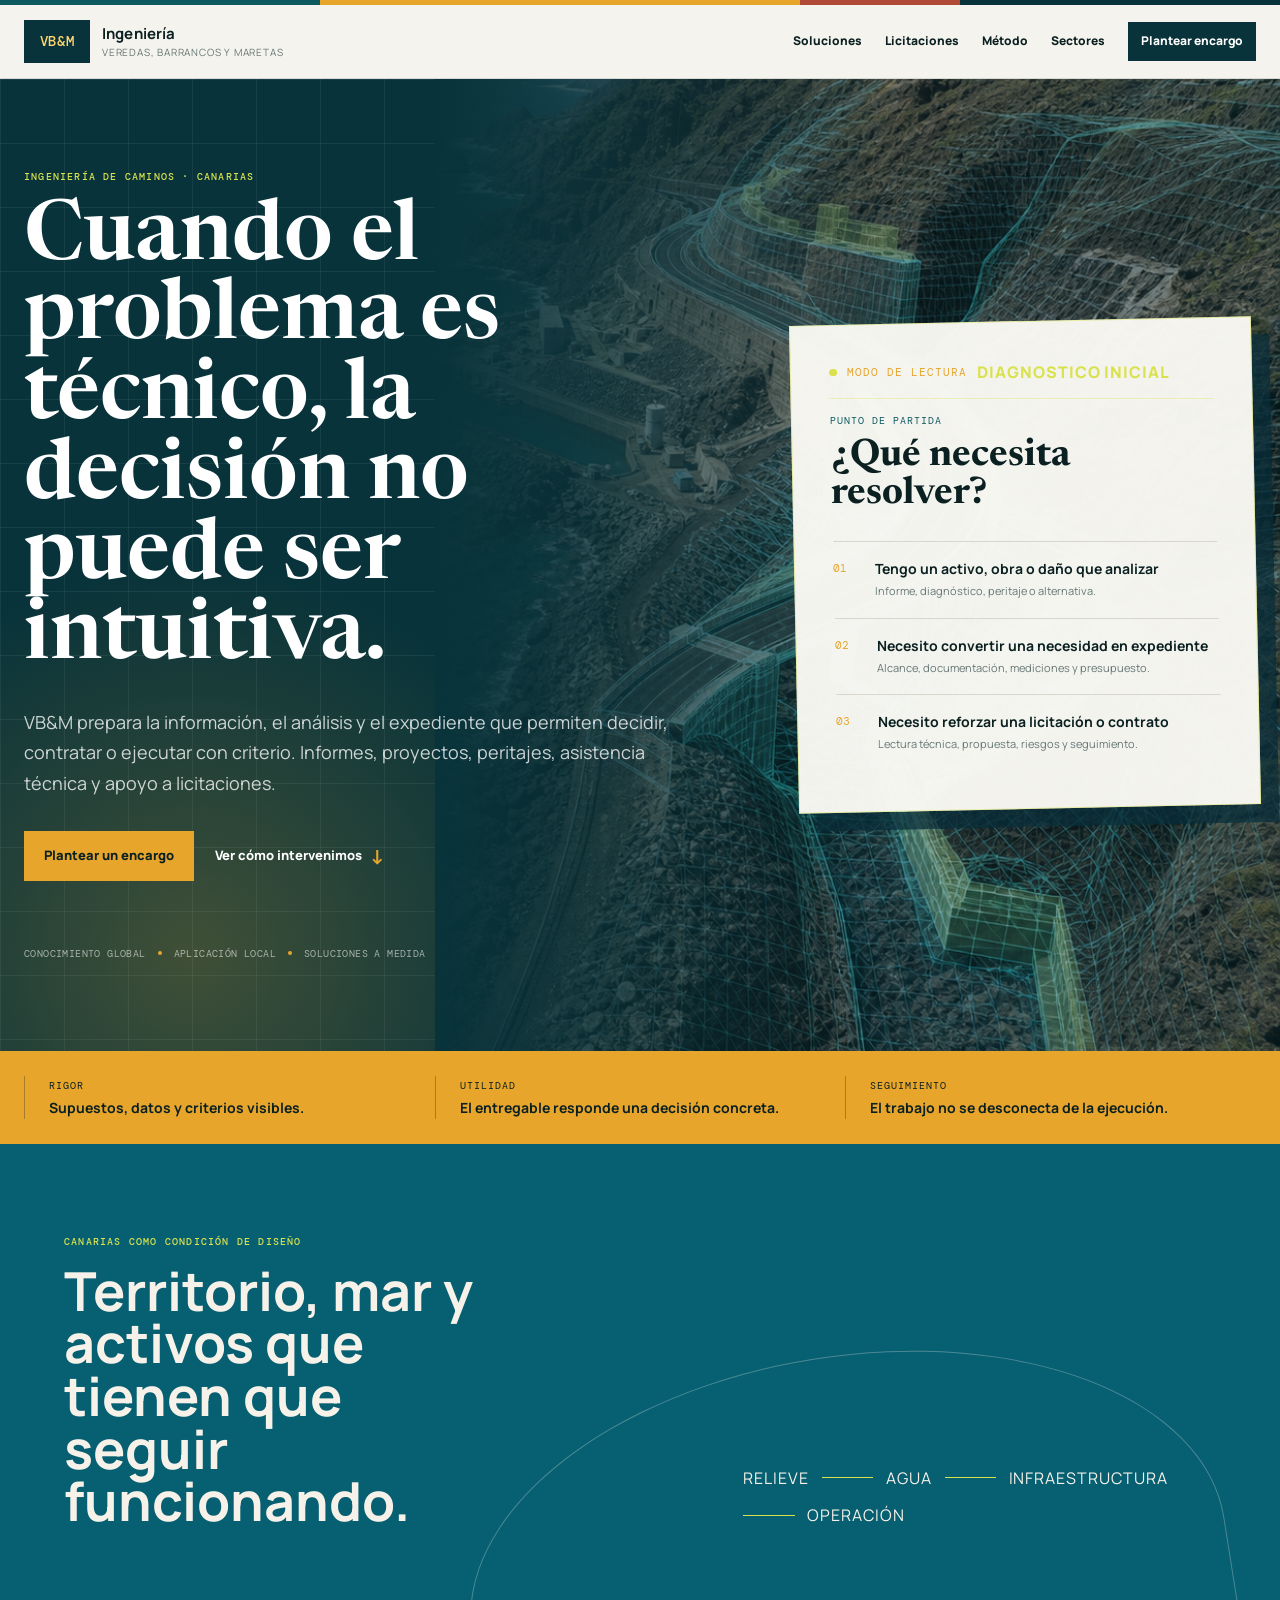
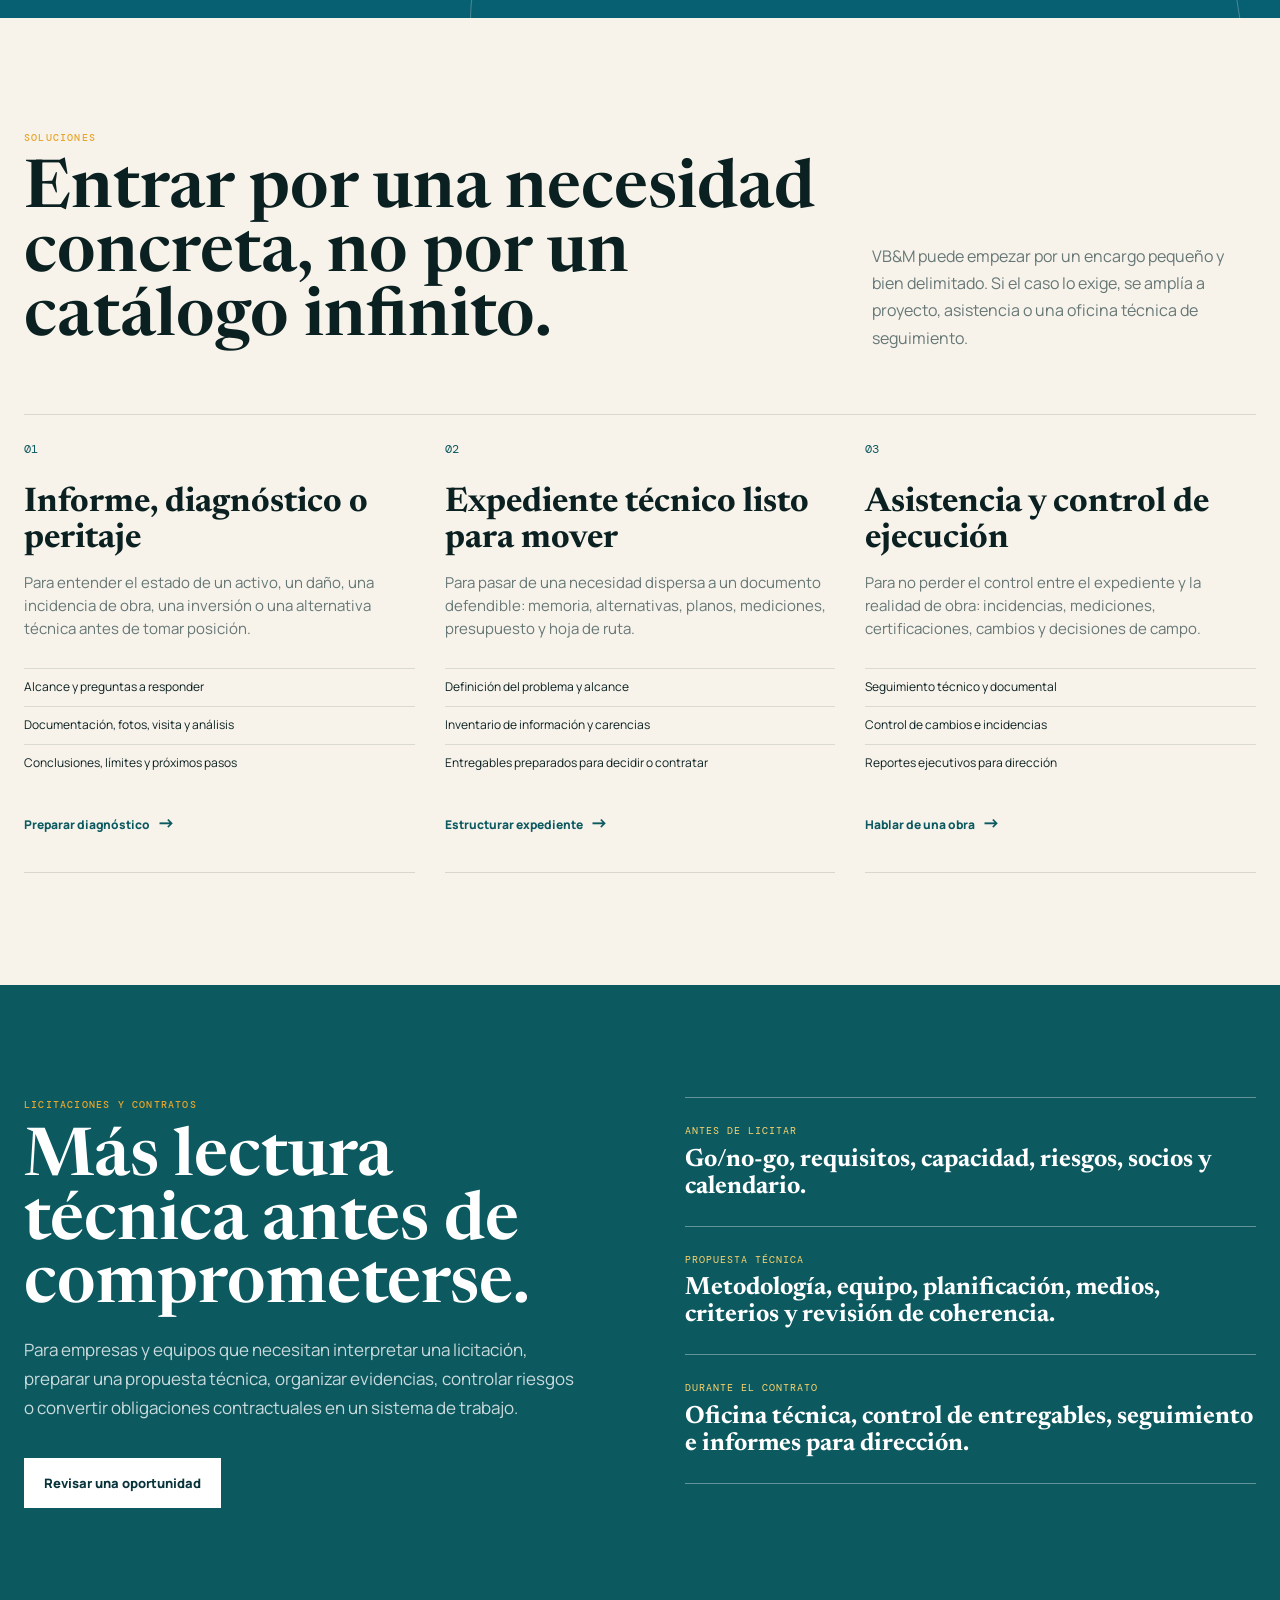
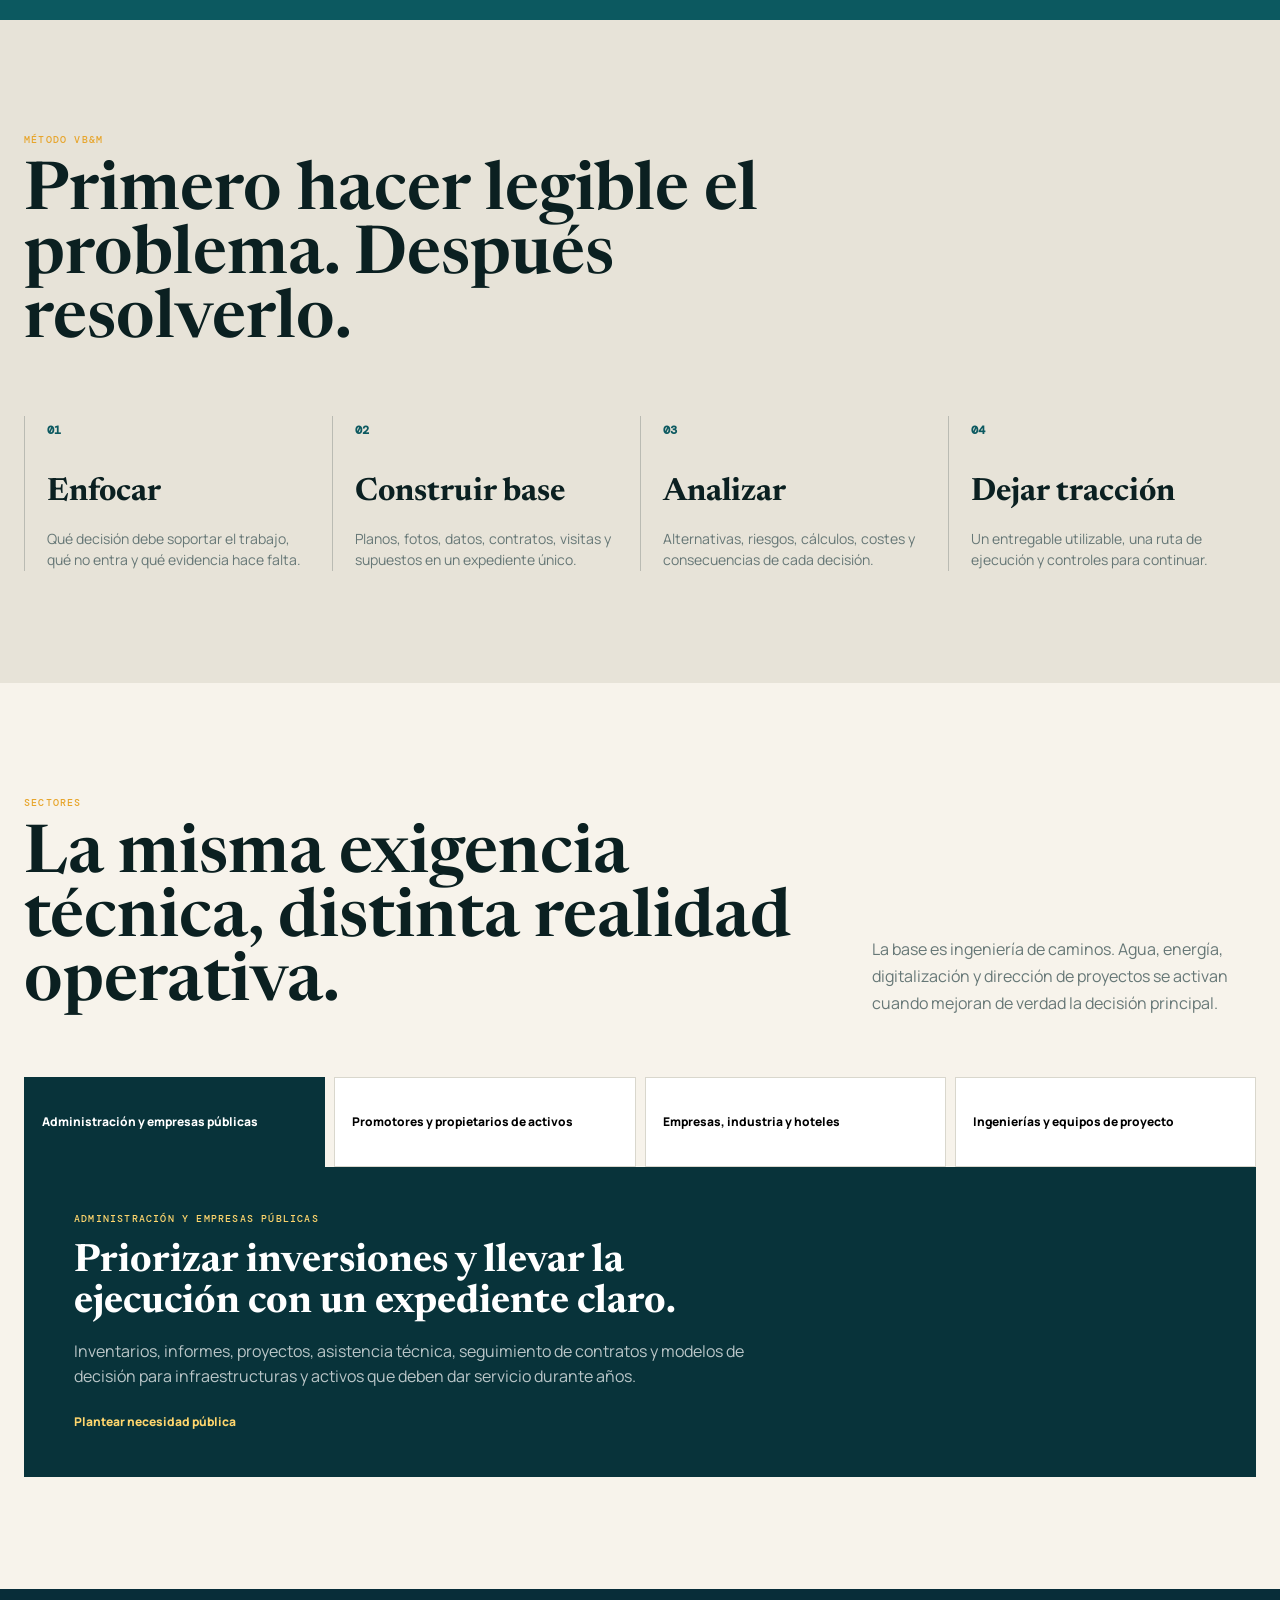
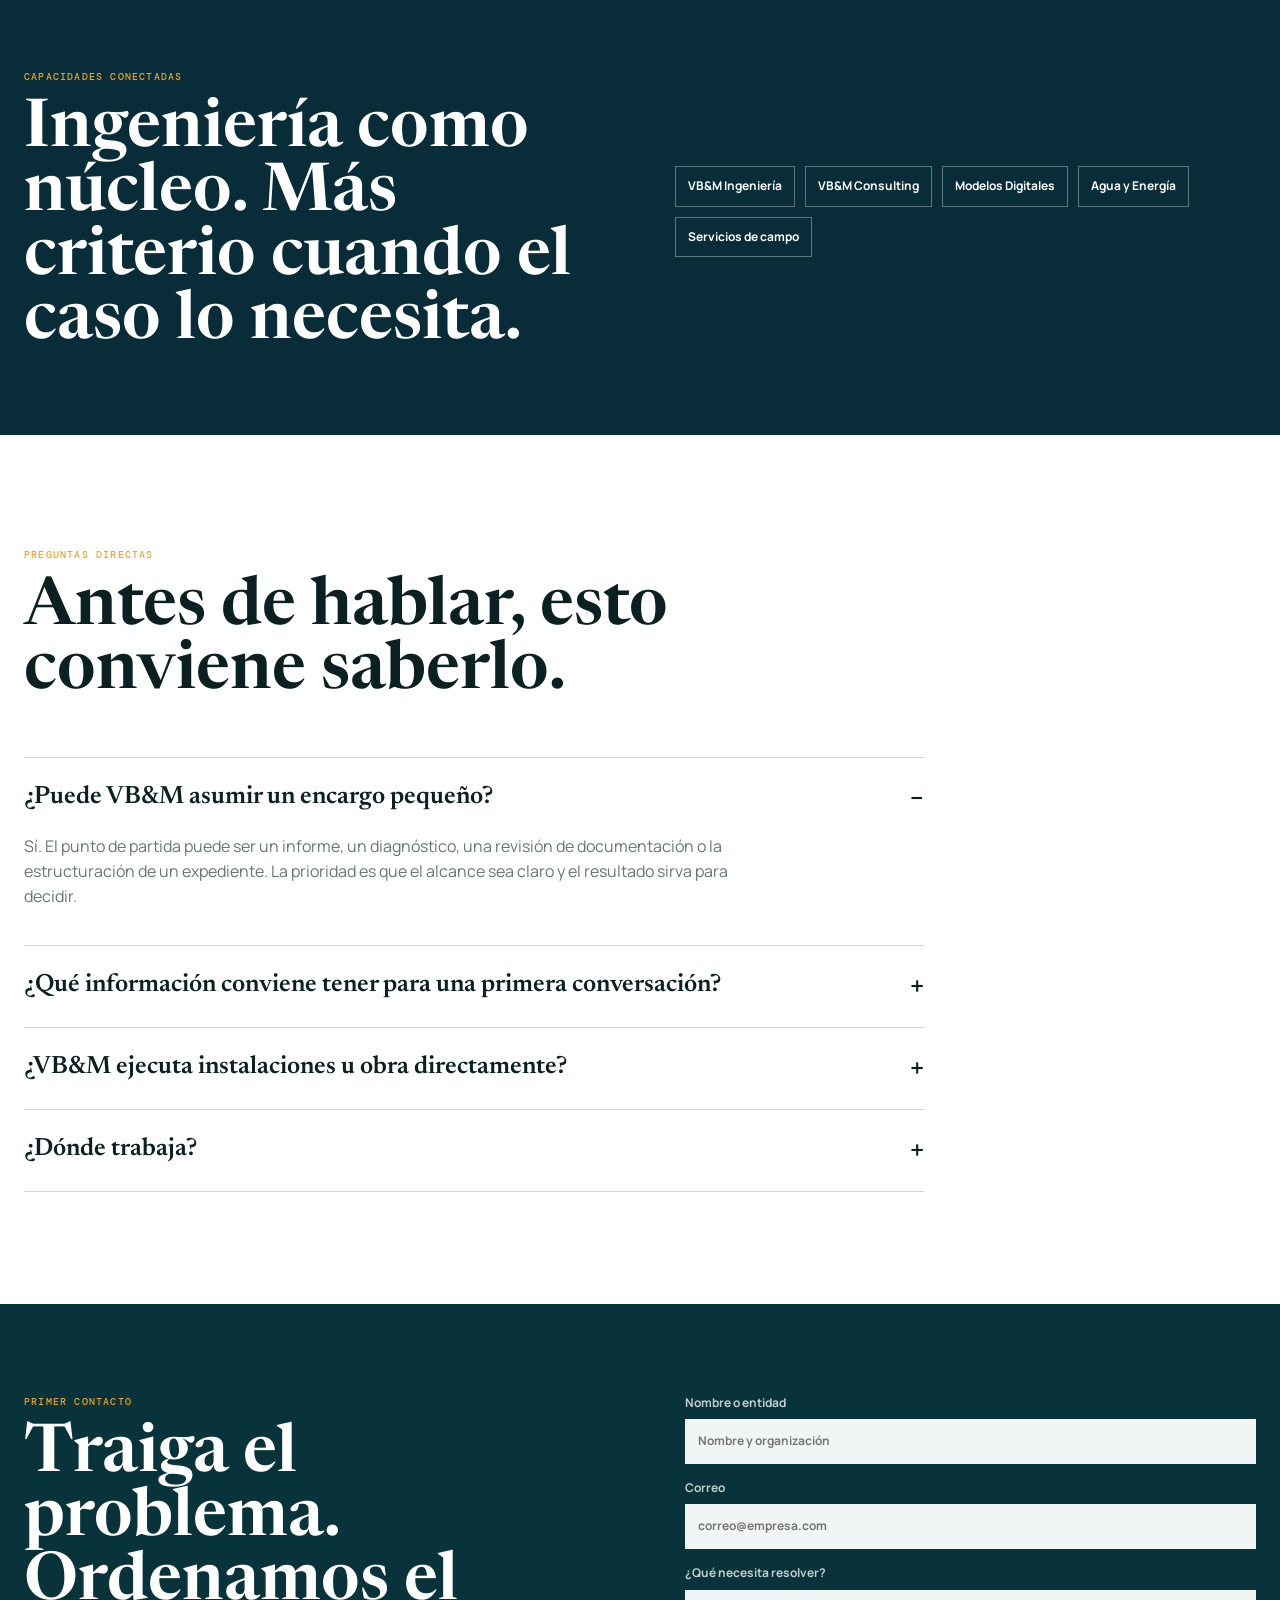
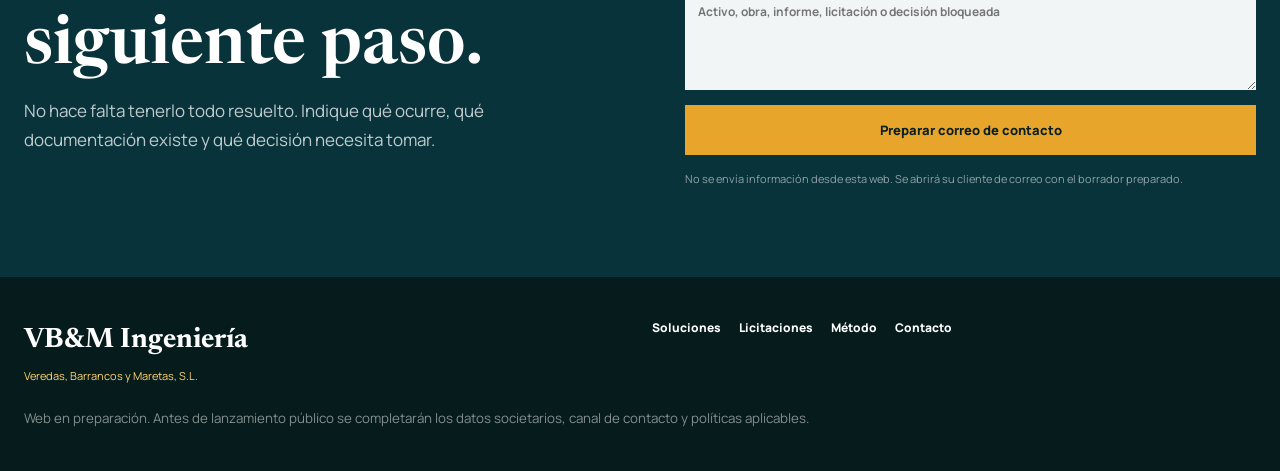
==== index.html @ b012ae81 "Publish VB&M territory and BIM experience" ====
﻿<!doctype html>
<html lang="es">
<head>
  <meta charset="utf-8">
  <meta name="viewport" content="width=device-width, initial-scale=1">
  <title>VB&M Ingeniería | Decisiones técnicas para territorio e infraestructuras</title>
  <meta name="description" content="VB&M Ingeniería prepara informes, expedientes, peritajes, asistencia técnica y apoyo a licitaciones para infraestructuras, activos y territorio en Canarias.">
  <meta name="robots" content="index,follow,max-image-preview:large">
  <meta name="theme-color" content="#0c2f36">
  <link rel="preconnect" href="https://fonts.googleapis.com">
  <link rel="preconnect" href="https://fonts.gstatic.com" crossorigin>
  <link href="https://fonts.googleapis.com/css2?family=DM+Mono:wght@400;500&family=Manrope:wght@400;500;600;700;800&family=Newsreader:opsz,wght@6..72,500;6..72,600;6..72,700&display=swap" rel="stylesheet">
  <link rel="stylesheet" href="styles.css">
  <link rel="stylesheet" href="modern.css">
  <link rel="icon" href="favicon.svg" type="image/svg+xml">
  <link rel="manifest" href="site.webmanifest">
  <script type="application/ld+json">
  {"@context":"https://schema.org","@graph":[
    {"@type":"ProfessionalService","@id":"https://vbmconsulting.es/#ingenieria","name":"VB&M Ingeniería","alternateName":"Veredas, Barrancos y Maretas, S.L.","description":"Ingeniería de caminos y consultoría técnica para informes, expedientes, asistencia de obra, activos e infraestructuras.","areaServed":{"@type":"Place","name":"Canarias"},"knowsAbout":["ingeniería de caminos","informes técnicos","peritajes","asistencia técnica","licitaciones","infraestructuras","gestión de activos","BIM","GIS"],"url":"https://vbmconsulting.es/"},
    {"@type":"WebSite","name":"VB&M Ingeniería","url":"https://vbmconsulting.es/","inLanguage":"es","description":"Soluciones de ingeniería y consultoría técnica desde Canarias."}
  ]}
  </script>
</head>
<body>
  <a class="skip-link" href="#contenido">Ir al contenido</a>
  <div class="topline" aria-hidden="true"><span></span><span></span><span></span><span></span></div>
  <header class="site-header">
    <a class="brand" href="./" aria-label="VB&M Ingeniería, inicio"><span class="brand-mark">VB&amp;M</span><span><strong>Ingeniería</strong><small>Veredas, Barrancos y Maretas</small></span></a>
    <button class="menu-button" type="button" aria-expanded="false" aria-controls="menu-principal" data-menu-button>Menú</button>
    <nav id="menu-principal" aria-label="Navegación principal" data-menu>
      <a href="#soluciones">Soluciones</a><a href="#licitaciones">Licitaciones</a><a href="#metodo">Método</a><a href="#sectores">Sectores</a><a class="nav-cta" href="#contacto">Plantear encargo</a>
    </nav>
  </header>

  <main id="contenido">
    <section class="hero">
      <div class="hero-grid" aria-hidden="true"></div>
      <figure class="hero-bim-visual" aria-hidden="true"><img src="assets/vbm-territory-bim-v01.png" alt=""></figure>
      <div class="hero-copy">
        <p class="eyebrow">Ingeniería de caminos · Canarias</p>
        <h1>Cuando el problema es técnico, la decisión no puede ser intuitiva.</h1>
        <p class="hero-lead">VB&M prepara la información, el análisis y el expediente que permiten decidir, contratar o ejecutar con criterio. Informes, proyectos, peritajes, asistencia técnica y apoyo a licitaciones.</p>
        <div class="hero-actions"><a class="button button-primary" href="#contacto">Plantear un encargo</a><a class="button button-text" href="#soluciones">Ver cómo intervenimos <span aria-hidden="true">↓</span></a></div>
        <div class="hero-trust"><span>Conocimiento global</span><i></i><span>Aplicación local</span><i></i><span>Soluciones a medida</span></div>
      </div>
      <aside class="decision-console" aria-label="Cómo puede ayudar VB&M">
        <p class="console-label">Punto de partida</p>
        <h2>¿Qué necesita resolver?</h2>
        <a href="#encargo-informe"><span>01</span><strong>Tengo un activo, obra o daño que analizar</strong><small>Informe, diagnóstico, peritaje o alternativa.</small></a>
        <a href="#encargo-expediente"><span>02</span><strong>Necesito convertir una necesidad en expediente</strong><small>Alcance, documentación, mediciones y presupuesto.</small></a>
        <a href="#licitaciones"><span>03</span><strong>Necesito reforzar una licitación o contrato</strong><small>Lectura técnica, propuesta, riesgos y seguimiento.</small></a>
      </aside>
    </section>

    <section class="signal-band" aria-label="Propuesta de valor">
      <div><span>Rigor</span><strong>Supuestos, datos y criterios visibles.</strong></div>
      <div><span>Utilidad</span><strong>El entregable responde una decisión concreta.</strong></div>
      <div><span>Seguimiento</span><strong>El trabajo no se desconecta de la ejecución.</strong></div>
    </section>

    <section class="coast-band" aria-labelledby="coast-title">
      <div class="coast-band-copy">
        <p class="eyebrow">Canarias como condición de diseño</p>
        <h2 id="coast-title">Territorio, mar y activos que tienen que seguir funcionando.</h2>
      </div>
      <div class="coast-reading" aria-label="Factores de lectura de un encargo">
        <span>Relieve</span><i></i><span>Agua</span><i></i><span>Infraestructura</span><i></i><span>Operación</span>
      </div>
    </section>

    <section class="section solutions" id="soluciones">
      <div class="section-heading split-heading"><div><p class="eyebrow">Soluciones</p><h2>Entrar por una necesidad concreta, no por un catálogo infinito.</h2></div><p>VB&M puede empezar por un encargo pequeño y bien delimitado. Si el caso lo exige, se amplía a proyecto, asistencia o una oficina técnica de seguimiento.</p></div>
      <div class="solution-grid">
        <article id="encargo-informe"><p class="number">01</p><h3>Informe, diagnóstico o peritaje</h3><p>Para entender el estado de un activo, un daño, una incidencia de obra, una inversión o una alternativa técnica antes de tomar posición.</p><ul><li>Alcance y preguntas a responder</li><li>Documentación, fotos, visita y análisis</li><li>Conclusiones, límites y próximos pasos</li></ul><a href="#contacto">Preparar diagnóstico <span>→</span></a></article>
        <article id="encargo-expediente"><p class="number">02</p><h3>Expediente técnico listo para mover</h3><p>Para pasar de una necesidad dispersa a un documento defendible: memoria, alternativas, planos, mediciones, presupuesto y hoja de ruta.</p><ul><li>Definición del problema y alcance</li><li>Inventario de información y carencias</li><li>Entregables preparados para decidir o contratar</li></ul><a href="#contacto">Estructurar expediente <span>→</span></a></article>
        <article><p class="number">03</p><h3>Asistencia y control de ejecución</h3><p>Para no perder el control entre el expediente y la realidad de obra: incidencias, mediciones, certificaciones, cambios y decisiones de campo.</p><ul><li>Seguimiento técnico y documental</li><li>Control de cambios e incidencias</li><li>Reportes ejecutivos para dirección</li></ul><a href="#contacto">Hablar de una obra <span>→</span></a></article>
      </div>
    </section>

    <section class="section tender-section" id="licitaciones">
      <div class="tender-main"><p class="eyebrow">Licitaciones y contratos</p><h2>Más lectura técnica antes de comprometerse.</h2><p>Para empresas y equipos que necesitan interpretar una licitación, preparar una propuesta técnica, organizar evidencias, controlar riesgos o convertir obligaciones contractuales en un sistema de trabajo.</p><a class="button button-light" href="#contacto">Revisar una oportunidad</a></div>
      <div class="tender-list"><div><span>Antes de licitar</span><strong>Go/no-go, requisitos, capacidad, riesgos, socios y calendario.</strong></div><div><span>Propuesta técnica</span><strong>Metodología, equipo, planificación, medios, criterios y revisión de coherencia.</strong></div><div><span>Durante el contrato</span><strong>Oficina técnica, control de entregables, seguimiento e informes para dirección.</strong></div></div>
    </section>

    <section class="section method-section" id="metodo">
      <div class="section-heading"><p class="eyebrow">Método VB&M</p><h2>Primero hacer legible el problema. Después resolverlo.</h2></div>
      <ol class="method-grid"><li><b>01</b><h3>Enfocar</h3><p>Qué decisión debe soportar el trabajo, qué no entra y qué evidencia hace falta.</p></li><li><b>02</b><h3>Construir base</h3><p>Planos, fotos, datos, contratos, visitas y supuestos en un expediente único.</p></li><li><b>03</b><h3>Analizar</h3><p>Alternativas, riesgos, cálculos, costes y consecuencias de cada decisión.</p></li><li><b>04</b><h3>Dejar tracción</h3><p>Un entregable utilizable, una ruta de ejecución y controles para continuar.</p></li></ol>
    </section>

    <section class="section sector-section" id="sectores">
      <div class="section-heading split-heading"><div><p class="eyebrow">Sectores</p><h2>La misma exigencia técnica, distinta realidad operativa.</h2></div><p>La base es ingeniería de caminos. Agua, energía, digitalización y dirección de proyectos se activan cuando mejoran de verdad la decisión principal.</p></div>
      <div class="sector-grid"><button type="button" class="is-active" data-sector="administracion">Administración y empresas públicas</button><button type="button" data-sector="promotores">Promotores y propietarios de activos</button><button type="button" data-sector="empresas">Empresas, industria y hoteles</button><button type="button" data-sector="equipos">Ingenierías y equipos de proyecto</button></div>
      <div class="sector-panel" data-sector-panel><p class="eyebrow">Administración y empresas públicas</p><h3>Priorizar inversiones y llevar la ejecución con un expediente claro.</h3><p>Inventarios, informes, proyectos, asistencia técnica, seguimiento de contratos y modelos de decisión para infraestructuras y activos que deben dar servicio durante años.</p><a href="#contacto">Plantear necesidad pública</a></div>
    </section>

    <section class="ecosystem-band" aria-labelledby="ecosystem-title"><div><p class="eyebrow">Capacidades conectadas</p><h2 id="ecosystem-title">Ingeniería como núcleo. Más criterio cuando el caso lo necesita.</h2></div><div class="ecosystem-links"><span>VB&M Ingeniería</span><span>VB&M Consulting</span><span>Modelos Digitales</span><span>Agua y Energía</span><span>Servicios de campo</span></div></section>

    <section class="section faq-section" aria-labelledby="faq-title"><div class="section-heading"><p class="eyebrow">Preguntas directas</p><h2 id="faq-title">Antes de hablar, esto conviene saberlo.</h2></div><div class="faq-list"><details open><summary>¿Puede VB&M asumir un encargo pequeño?</summary><p>Sí. El punto de partida puede ser un informe, un diagnóstico, una revisión de documentación o la estructuración de un expediente. La prioridad es que el alcance sea claro y el resultado sirva para decidir.</p></details><details><summary>¿Qué información conviene tener para una primera conversación?</summary><p>El problema que hay que resolver, ubicación o activo afectado, documentación existente, fecha relevante y la decisión que está bloqueada. Si falta información, se ordena como parte del trabajo.</p></details><details><summary>¿VB&M ejecuta instalaciones u obra directamente?</summary><p>La función inicial es ingeniería, definición, análisis, asistencia y control. Cuando se necesiten especialistas, instaladores o colaboradores, se delimita su rol antes de comprometer el encargo.</p></details><details><summary>¿Dónde trabaja?</summary><p>Canarias es la base. El alcance geográfico se acuerda según el encargo, la necesidad de presencia y la capacidad de seguimiento.</p></details></div></section>

    <section class="contact-section" id="contacto"><div><p class="eyebrow">Primer contacto</p><h2>Traiga el problema. Ordenamos el siguiente paso.</h2><p>No hace falta tenerlo todo resuelto. Indique qué ocurre, qué documentación existe y qué decisión necesita tomar.</p></div><form class="contact-form" data-contact-form><label>Nombre o entidad<input required name="nombre" autocomplete="name" placeholder="Nombre y organización"></label><label>Correo<input required name="correo" type="email" autocomplete="email" placeholder="correo@empresa.com"></label><label>¿Qué necesita resolver?<textarea required name="mensaje" rows="4" placeholder="Activo, obra, informe, licitación o decisión bloqueada"></textarea></label><button class="button button-primary" type="submit">Preparar correo de contacto</button><p class="form-note">No se envía información desde esta web. Se abrirá su cliente de correo con el borrador preparado.</p></form></section>
  </main>
  <footer class="site-footer"><div><strong>VB&M Ingeniería</strong><span>Veredas, Barrancos y Maretas, S.L.</span></div><nav><a href="#soluciones">Soluciones</a><a href="#licitaciones">Licitaciones</a><a href="#metodo">Método</a><a href="#contacto">Contacto</a></nav><small>Web en preparación. Antes de lanzamiento público se completarán los datos societarios, canal de contacto y políticas aplicables.</small></footer>
  <script src="main.js" defer></script>
  <script src="modern.js" defer></script>
</body>
</html>
---- styles.css ----
﻿:root{--ink:#0b2021;--deep:#08333a;--sea:#0c5960;--sea-soft:#dceff0;--amber:#e7a52c;--amber-light:#ffd66d;--paper:#f5f3ed;--chalk:#e7e3d8;--mist:#667776;--line:#d9d7cd;--max:1240px}*{box-sizing:border-box}html{scroll-behavior:smooth}body{margin:0;background:var(--paper);color:var(--ink);font-family:Manrope,Arial,sans-serif;line-height:1.55}a{color:inherit;text-decoration:none}button,input,textarea{font:inherit}.topline{display:grid;grid-template-columns:2fr 3fr 1fr 2fr;height:5px}.topline span:nth-child(1){background:var(--sea)}.topline span:nth-child(2){background:var(--amber)}.topline span:nth-child(3){background:#b04935}.topline span:nth-child(4){background:var(--deep)}.skip-link{left:10px;position:fixed;top:-60px;z-index:100;background:var(--amber);padding:10px}.skip-link:focus{top:10px}.site-header{align-items:center;background:rgba(245,243,237,.94);border-bottom:1px solid rgba(11,32,33,.12);display:flex;justify-content:space-between;padding:15px max(24px,calc((100vw - var(--max))/2));position:sticky;top:0;z-index:20;backdrop-filter:blur(12px)}.brand{align-items:center;display:flex;gap:12px}.brand-mark{align-items:center;background:var(--deep);color:var(--amber-light);display:inline-flex;font-family:'DM Mono',monospace;font-size:14px;font-weight:500;height:43px;justify-content:center;letter-spacing:.04em;width:66px}.brand strong,.brand small{display:block}.brand strong{font-size:15px;letter-spacing:.01em}.brand small{color:var(--mist);font-size:10px;letter-spacing:.08em;text-transform:uppercase}.site-header nav{align-items:center;display:flex;gap:23px;font-size:12px;font-weight:800}.site-header nav a:not(.nav-cta):hover{color:var(--sea)}.nav-cta{background:var(--deep);color:#fff;padding:10px 13px}.menu-button{display:none}.hero{background:var(--deep);color:#fff;display:grid;grid-template-columns:minmax(0,1.24fr) minmax(380px,.76fr);min-height:680px;overflow:hidden;position:relative}.hero-grid{background-image:linear-gradient(rgba(255,255,255,.06) 1px,transparent 1px),linear-gradient(90deg,rgba(255,255,255,.06) 1px,transparent 1px),radial-gradient(circle at 70% 45%,rgba(45,150,150,.34),transparent 26%),radial-gradient(circle at 15% 90%,rgba(231,165,44,.25),transparent 28%);background-size:64px 64px,64px 64px,auto,auto;inset:0;position:absolute}.hero-copy{align-self:center;margin-left:max(24px,calc((100vw - var(--max))/2));max-width:760px;padding:90px 58px 90px 0;position:relative;z-index:1}.eyebrow{color:var(--amber);font-family:'DM Mono',monospace;font-size:10px;font-weight:500;letter-spacing:.12em;margin:0 0 15px;text-transform:uppercase}.hero h1,.section-heading h2,.tender-main h2,.contact-section h2,.ecosystem-band h2{font-family:Newsreader,Georgia,serif;font-weight:600;letter-spacing:0;line-height:.96;margin:0}.hero h1{font-size:clamp(51px,6.5vw,90px);max-width:820px}.hero-lead{color:rgba(255,255,255,.78);font-size:18px;line-height:1.7;margin:28px 0 0;max-width:680px}.hero-actions{align-items:center;display:flex;flex-wrap:wrap;gap:21px;margin-top:32px}.button{align-items:center;border:0;cursor:pointer;display:inline-flex;font-size:13px;font-weight:800;justify-content:center;min-height:50px;padding:13px 20px;transition:transform .18s,background .18s}.button:hover{transform:translateY(-2px)}.button-primary{background:var(--amber);color:var(--ink)}.button-text{color:#fff;gap:8px;padding:0}.button-text span{color:var(--amber);font-size:20px}.hero-trust{align-items:center;color:rgba(255,255,255,.58);display:flex;flex-wrap:wrap;font-family:'DM Mono',monospace;font-size:10px;gap:12px;letter-spacing:.04em;margin-top:65px;text-transform:uppercase}.hero-trust i{background:var(--amber);border-radius:50%;height:4px;width:4px}.decision-console{align-self:center;background:rgba(250,249,244,.97);box-shadow:-22px 22px 0 rgba(0,0,0,.12);color:var(--ink);margin-right:max(24px,calc((100vw - var(--max))/2));padding:38px;position:relative;z-index:1}.console-label{color:var(--sea);font-family:'DM Mono',monospace;font-size:10px;letter-spacing:.1em;margin:0;text-transform:uppercase}.decision-console h2{font-family:Newsreader,serif;font-size:38px;line-height:1;margin:9px 0 28px}.decision-console a{border-top:1px solid var(--line);display:grid;grid-template-columns:30px 1fr;gap:0 12px;padding:18px 0}.decision-console a:hover{color:var(--sea)}.decision-console span{color:var(--amber);font-family:'DM Mono',monospace;font-size:11px;grid-row:span 2}.decision-console strong{font-size:14px;line-height:1.3}.decision-console small{color:var(--mist);font-size:11px;margin-top:4px}.signal-band{background:var(--amber);display:grid;grid-template-columns:repeat(3,1fr);padding:25px max(24px,calc((100vw - var(--max))/2))}.signal-band div{border-left:1px solid rgba(11,32,33,.3);padding:2px 24px}.signal-band span,.signal-band strong{display:block}.signal-band span{font-family:'DM Mono',monospace;font-size:10px;letter-spacing:.1em;text-transform:uppercase}.signal-band strong{font-size:14px;line-height:1.35;margin-top:5px}.section{padding:112px max(24px,calc((100vw - var(--max))/2))}.section-heading{max-width:800px}.section-heading h2,.tender-main h2,.contact-section h2,.ecosystem-band h2{font-size:clamp(44px,5.2vw,72px)}.split-heading{align-items:end;display:grid;gap:50px;grid-template-columns:1.35fr .65fr;max-width:none}.split-heading>p{color:var(--mist);font-size:16px;line-height:1.7;margin:0}.solution-grid{border-top:1px solid var(--line);display:grid;gap:30px;grid-template-columns:repeat(3,1fr);margin-top:62px}.solution-grid article{border-bottom:1px solid var(--line);display:flex;flex-direction:column;padding:25px 0 35px}.number{color:var(--sea);font-family:'DM Mono',monospace;font-size:12px;margin:0}.solution-grid h3{font-family:Newsreader,serif;font-size:34px;line-height:1.05;margin:28px 0 13px}.solution-grid>article>p:not(.number){color:var(--mist);font-size:15px;margin:0}.solution-grid ul{color:var(--ink);font-size:12px;line-height:1.55;list-style:none;margin:28px 0;padding:0}.solution-grid li{border-top:1px solid rgba(11,32,33,.12);padding:9px 0}.solution-grid a,.sector-panel a{color:var(--sea);font-size:12px;font-weight:800;margin-top:auto}.solution-grid a span{font-size:18px;margin-left:5px}.tender-section{background:var(--sea);color:#fff;display:grid;gap:90px;grid-template-columns:1fr 1fr}.tender-main>p:not(.eyebrow){color:rgba(255,255,255,.78);font-size:17px;line-height:1.7;max-width:560px}.button-light{background:#fff;color:var(--deep);margin-top:18px}.tender-list{border-top:1px solid rgba(255,255,255,.35)}.tender-list>div{border-bottom:1px solid rgba(255,255,255,.35);padding:25px 0}.tender-list span,.tender-list strong{display:block}.tender-list span{color:var(--amber-light);font-family:'DM Mono',monospace;font-size:10px;letter-spacing:.1em;text-transform:uppercase}.tender-list strong{font-family:Newsreader,serif;font-size:25px;line-height:1.08;margin-top:8px}.method-section{background:var(--chalk)}.method-grid{display:grid;gap:0;grid-template-columns:repeat(4,1fr);list-style:none;margin:62px 0 0;padding:0}.method-grid li{border-left:1px solid rgba(11,32,33,.2);padding:0 22px}.method-grid b{color:var(--sea);font-family:'DM Mono',monospace;font-size:12px}.method-grid h3{font-family:Newsreader,serif;font-size:32px;margin:27px 0 10px}.method-grid p{color:var(--mist);font-size:14px;margin:0}.sector-grid{display:grid;gap:9px;grid-template-columns:repeat(4,1fr);margin-top:60px}.sector-grid button{background:#fff;border:1px solid var(--line);cursor:pointer;min-height:90px;padding:17px;text-align:left;font-size:12px;font-weight:800}.sector-grid button:hover,.sector-grid button.is-active{background:var(--deep);border-color:var(--deep);color:#fff}.sector-panel{background:var(--deep);color:#fff;min-height:280px;padding:44px 50px}.sector-panel .eyebrow{color:var(--amber-light)}.sector-panel h3{font-family:Newsreader,serif;font-size:39px;line-height:1.05;margin:0;max-width:700px}.sector-panel p{color:rgba(255,255,255,.72);max-width:680px}.sector-panel a{color:var(--amber-light);display:inline-block;margin-top:8px}.ecosystem-band{background:linear-gradient(105deg,#1d5c61,#0b3035);color:#fff;display:grid;gap:70px;grid-template-columns:1fr 1fr;padding:80px max(24px,calc((100vw - var(--max))/2))}.ecosystem-links{align-content:center;display:flex;flex-wrap:wrap;gap:10px}.ecosystem-links span{border:1px solid rgba(255,255,255,.35);font-size:12px;font-weight:700;padding:10px 12px}.faq-section{background:#fff}.faq-list{border-top:1px solid var(--line);margin-top:52px;max-width:900px}.faq-list details{border-bottom:1px solid var(--line);padding:21px 0}.faq-list summary{cursor:pointer;font-family:Newsreader,serif;font-size:25px;font-weight:600;list-style:none;padding-right:32px;position:relative}.faq-list summary::-webkit-details-marker{display:none}.faq-list summary::after{content:"+";font-family:Manrope,sans-serif;position:absolute;right:0}.faq-list details[open] summary::after{content:"−"}.faq-list details p{color:var(--mist);max-width:720px}.contact-section{background:var(--deep);color:#fff;display:grid;gap:90px;grid-template-columns:1fr 1fr;padding:90px max(24px,calc((100vw - var(--max))/2))}.contact-section>div>p:not(.eyebrow){color:rgba(255,255,255,.75);font-size:17px;line-height:1.7;max-width:550px}.contact-form{display:grid;gap:15px}.contact-form label{color:rgba(255,255,255,.76);display:grid;font-size:12px;font-weight:700;gap:7px}.contact-form input,.contact-form textarea{background:rgba(255,255,255,.95);border:0;border-radius:0;color:var(--ink);padding:13px}.contact-form textarea{resize:vertical}.form-note{color:rgba(255,255,255,.55);font-size:11px;margin:0}.site-footer{background:#061b1c;color:#fff;display:grid;gap:24px;grid-template-columns:1fr 1fr;padding:42px max(24px,calc((100vw - var(--max))/2))}.site-footer strong,.site-footer span,.site-footer small{display:block}.site-footer strong{font-family:Newsreader,serif;font-size:28px}.site-footer span{color:var(--amber-light);font-size:11px;margin-top:5px}.site-footer nav{display:flex;flex-wrap:wrap;gap:18px;font-size:12px;font-weight:800}.site-footer small{color:rgba(255,255,255,.5);grid-column:1/-1;max-width:900px}@media(max-width:920px){.hero{grid-template-columns:1fr}.hero-copy{margin:0;padding:84px 24px 55px}.decision-console{margin:0 24px 60px}.signal-band,.tender-section,.ecosystem-band,.contact-section,.split-heading{grid-template-columns:1fr}.signal-band div{border-bottom:1px solid rgba(11,32,33,.3);border-left:0;padding:13px 0}.solution-grid,.method-grid,.sector-grid{grid-template-columns:repeat(2,1fr)}.method-grid li{border-bottom:1px solid rgba(11,32,33,.2);padding:22px}.tender-section,.contact-section{gap:55px}.sector-panel{padding:36px 28px}}@media(max-width:620px){.site-header{padding:12px 16px}.menu-button{background:transparent;border:1px solid var(--line);display:block;font-size:12px;font-weight:800;padding:9px 11px}.site-header nav{background:var(--paper);border-bottom:1px solid var(--line);display:none;left:0;position:absolute;right:0;top:70px}.site-header nav.is-open{display:grid}.site-header nav a{padding:13px 16px}.nav-cta{margin:10px 16px}.brand small{display:none}.hero h1{font-size:52px}.hero-trust{margin-top:42px}.section{padding:76px 18px}.solution-grid,.method-grid,.sector-grid{grid-template-columns:1fr}.solution-grid{gap:0}.method-grid li{border-left:0;padding:22px 0}.sector-panel{padding:30px 20px}.sector-panel h3{font-size:34px}.contact-section,.ecosystem-band{padding:68px 18px}.site-footer{grid-template-columns:1fr;padding:36px 18px}.site-footer nav{grid-row:2}.decision-console{padding:28px}.hero-visual{display:none}}
---- modern.css ----
/* Deliberate visual layer: contemporary island engineering, without generic SaaS effects. */
:root { --vbm-sea:#075f72; --vbm-ink:#082d39; --vbm-lime:#d9e24d; }
body { background:#f7f3eb; }
.hero { isolation:isolate; min-height:min(840px,88svh); overflow:hidden; }
.hero::before { border:1px solid rgba(217,226,77,.52); border-radius:50%; content:""; height:min(70vw,940px); position:absolute; right:-23vw; top:-28vw; width:min(70vw,940px); z-index:-1; }
.hero::after { background:repeating-linear-gradient(90deg,transparent 0 58px,rgba(217,226,77,.12) 59px 60px); content:""; inset:0 0 0 53%; opacity:.5; pointer-events:none; position:absolute; z-index:-1; }
.hero-bim-visual { inset:0 0 0 auto; margin:0; overflow:hidden; pointer-events:none; position:absolute; width:min(66vw,980px); z-index:0; }
.hero-bim-visual::after { background:linear-gradient(90deg,#08333a 0%,rgba(8,51,58,.82) 13%,rgba(8,51,58,.06) 54%,rgba(8,51,58,.22) 100%); content:""; inset:0; position:absolute; }
.hero-bim-visual img { display:block; height:100%; object-fit:cover; object-position:center right; opacity:.85; width:100%; }
.hero-grid { align-items:end; min-height:72svh; padding-bottom:clamp(4rem,8vw,8rem); }
.hero-copy h1 { max-width:12ch; }
.hero-copy .eyebrow { color:var(--vbm-lime); }
.decision-console { backdrop-filter:none; border:1px solid rgba(217,226,77,.45); box-shadow:18px 18px 0 rgba(8,45,57,.72); transform:rotate(-1.2deg); }
.decision-console > * { transform:rotate(1.2deg); }
.decision-console a { transition:background .2s ease,color .2s ease,transform .2s ease; }
.decision-console a:hover { background:var(--vbm-lime); color:var(--vbm-ink); transform:translateX(6px); }
.field-readout { align-items:center; border-bottom:1px solid rgba(217,226,77,.35); color:#dfe7df; display:flex; font:700 .72rem/1.3 var(--font-mono); gap:.65rem; letter-spacing:.06em; margin-bottom:.9rem; padding-bottom:.8rem; text-transform:uppercase; }
.field-readout b { color:var(--vbm-lime); font-weight:800; }
.field-readout i { background:var(--vbm-lime); border-radius:100%; height:.48rem; width:.48rem; }
.coast-band { align-items:end; background:var(--vbm-sea); color:#f6f2e9; display:grid; gap:2.5rem; grid-template-columns:minmax(0,1.15fr) minmax(280px,.85fr); overflow:hidden; padding:clamp(3.5rem,7vw,7rem) max(5vw,calc((100vw - 1220px)/2)); position:relative; }
.coast-band::before { border:1px solid rgba(246,242,233,.28); border-radius:50% 50% 0 0; bottom:-180px; content:""; height:440px; position:absolute; right:4%; transform:rotate(-9deg); width:760px; }
.coast-band-copy,.coast-reading { position:relative; z-index:1; }
.coast-band .eyebrow { color:var(--vbm-lime); }
.coast-band h2 { font-size:clamp(2rem,4.2vw,4.6rem); letter-spacing:0; line-height:.98; margin:.55rem 0 0; max-width:12ch; }
.coast-reading { align-items:center; display:flex; flex-wrap:wrap; font:700 .83rem/1.2 var(--font-mono); gap:.8rem; letter-spacing:.06em; text-transform:uppercase; }
.coast-reading i { background:var(--vbm-lime); display:block; height:1px; width:clamp(1.4rem,4vw,4rem); }
.solutions-grid .solution-card,.tender-card,.sector-panel,.faq-item { transition:transform .28s ease,box-shadow .28s ease,border-color .28s ease; }
.solutions-grid .solution-card:hover,.tender-card:hover { border-color:var(--vbm-sea); box-shadow:9px 9px 0 rgba(7,95,114,.14); transform:translate(-4px,-4px); }
.method-step::before { background:var(--vbm-lime); }
.ecosystem-band { background:var(--vbm-ink); }
[data-reveal] { opacity:1; transform:none; }
[data-reveal].is-visible { animation:vbm-enter .62s cubic-bezier(.2,.8,.2,1) both; }
@keyframes vbm-enter { from { opacity:.6; transform:translateY(14px); } to { opacity:1; transform:none; } }
@media (max-width:820px) { .hero { min-height:auto; } .hero::after { inset:46% 0 0; } .hero-bim-visual { inset:0; opacity:.32; width:auto; } .hero-grid { min-height:auto; padding-bottom:4rem; } .decision-console { box-shadow:10px 10px 0 rgba(8,45,57,.72); transform:none; } .decision-console > * { transform:none; } .coast-band { grid-template-columns:1fr; } }
@media (prefers-reduced-motion:reduce) { *,*::before,*::after { scroll-behavior:auto!important; transition-duration:.01ms!important; } [data-reveal] { opacity:1; transform:none; } }
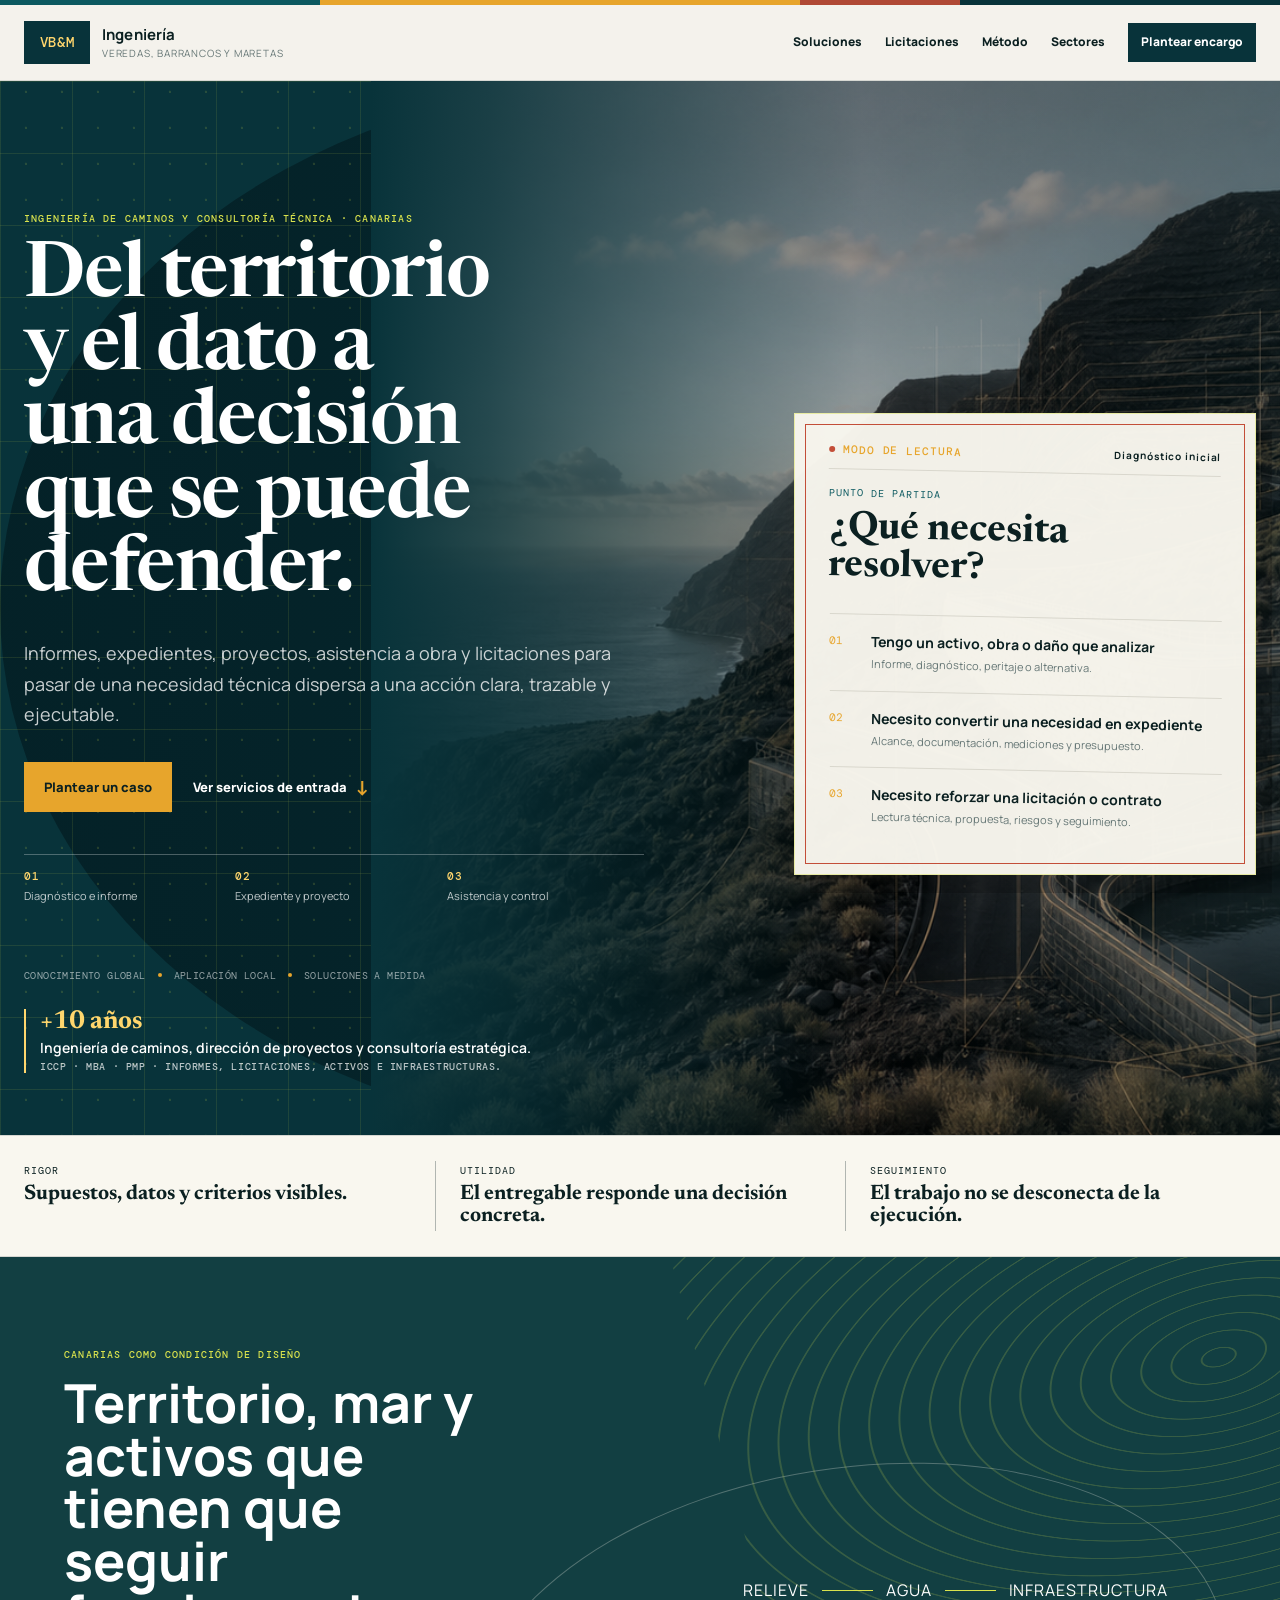
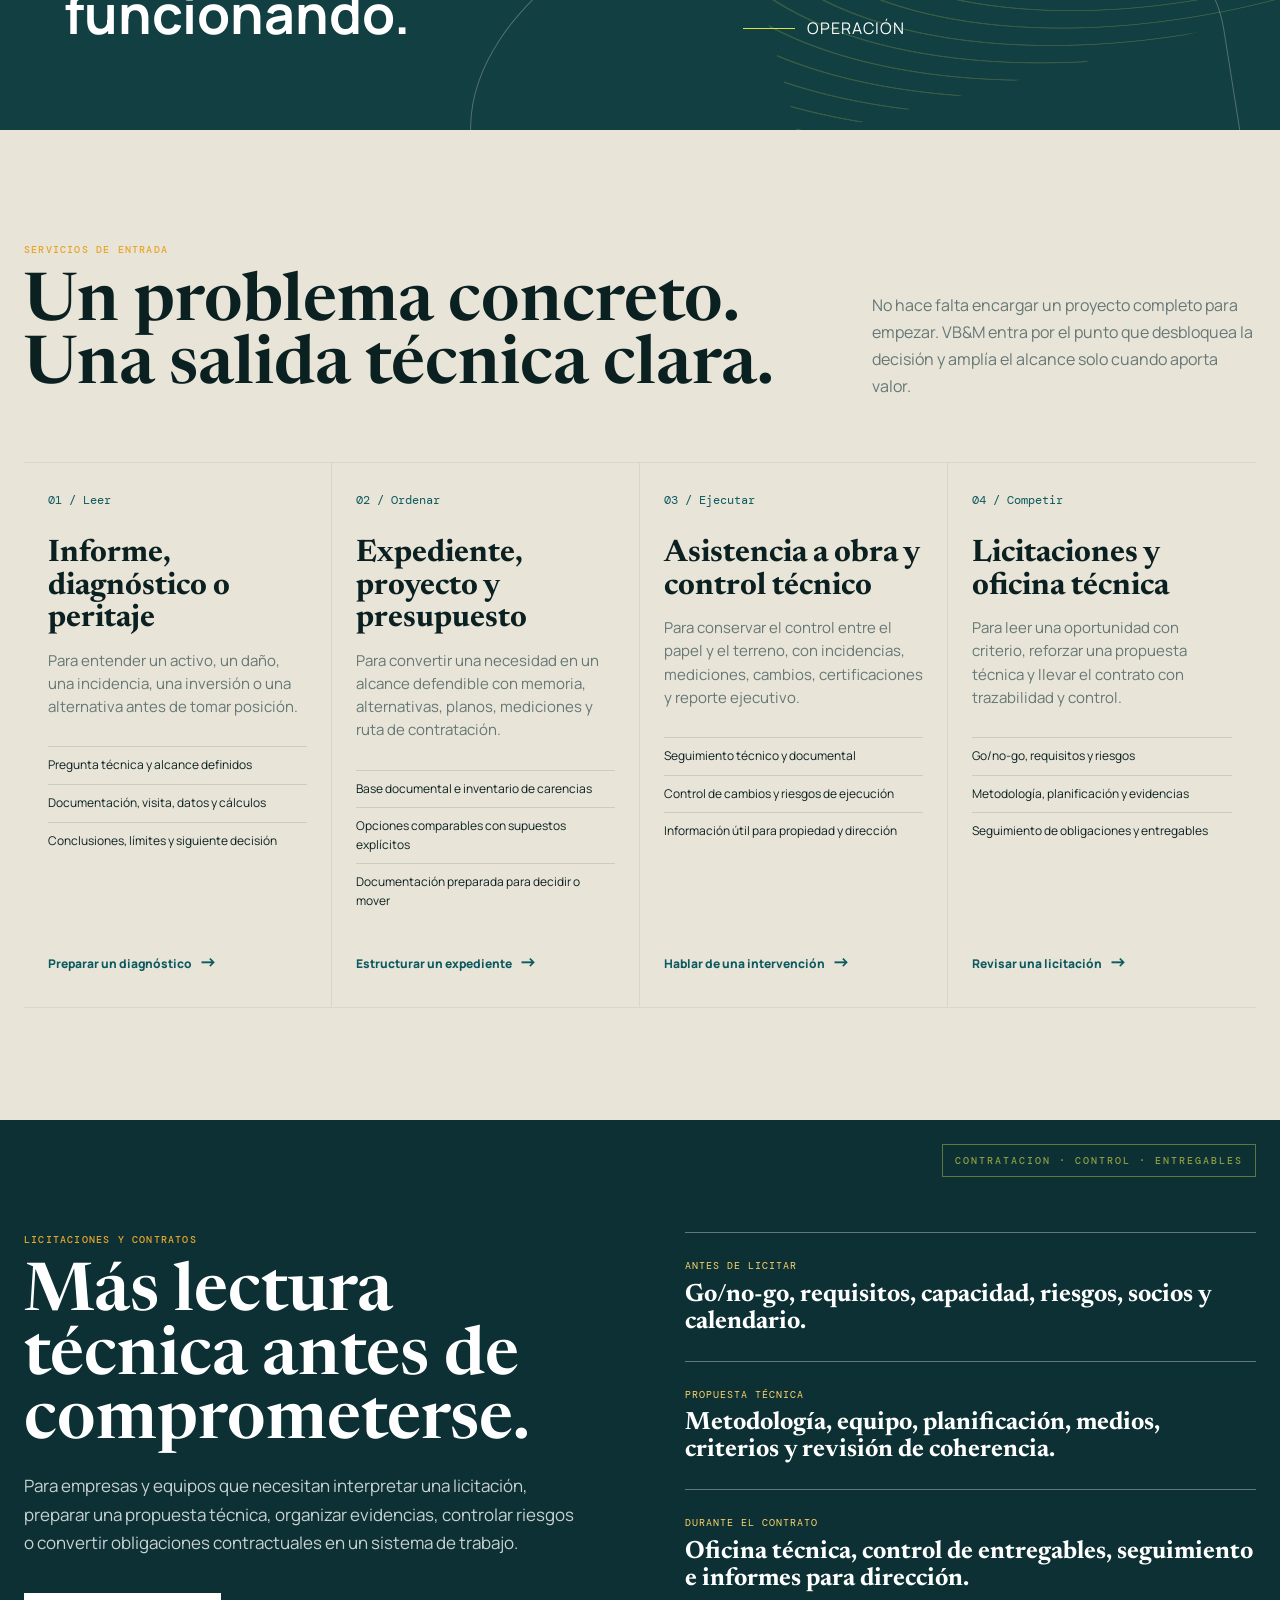
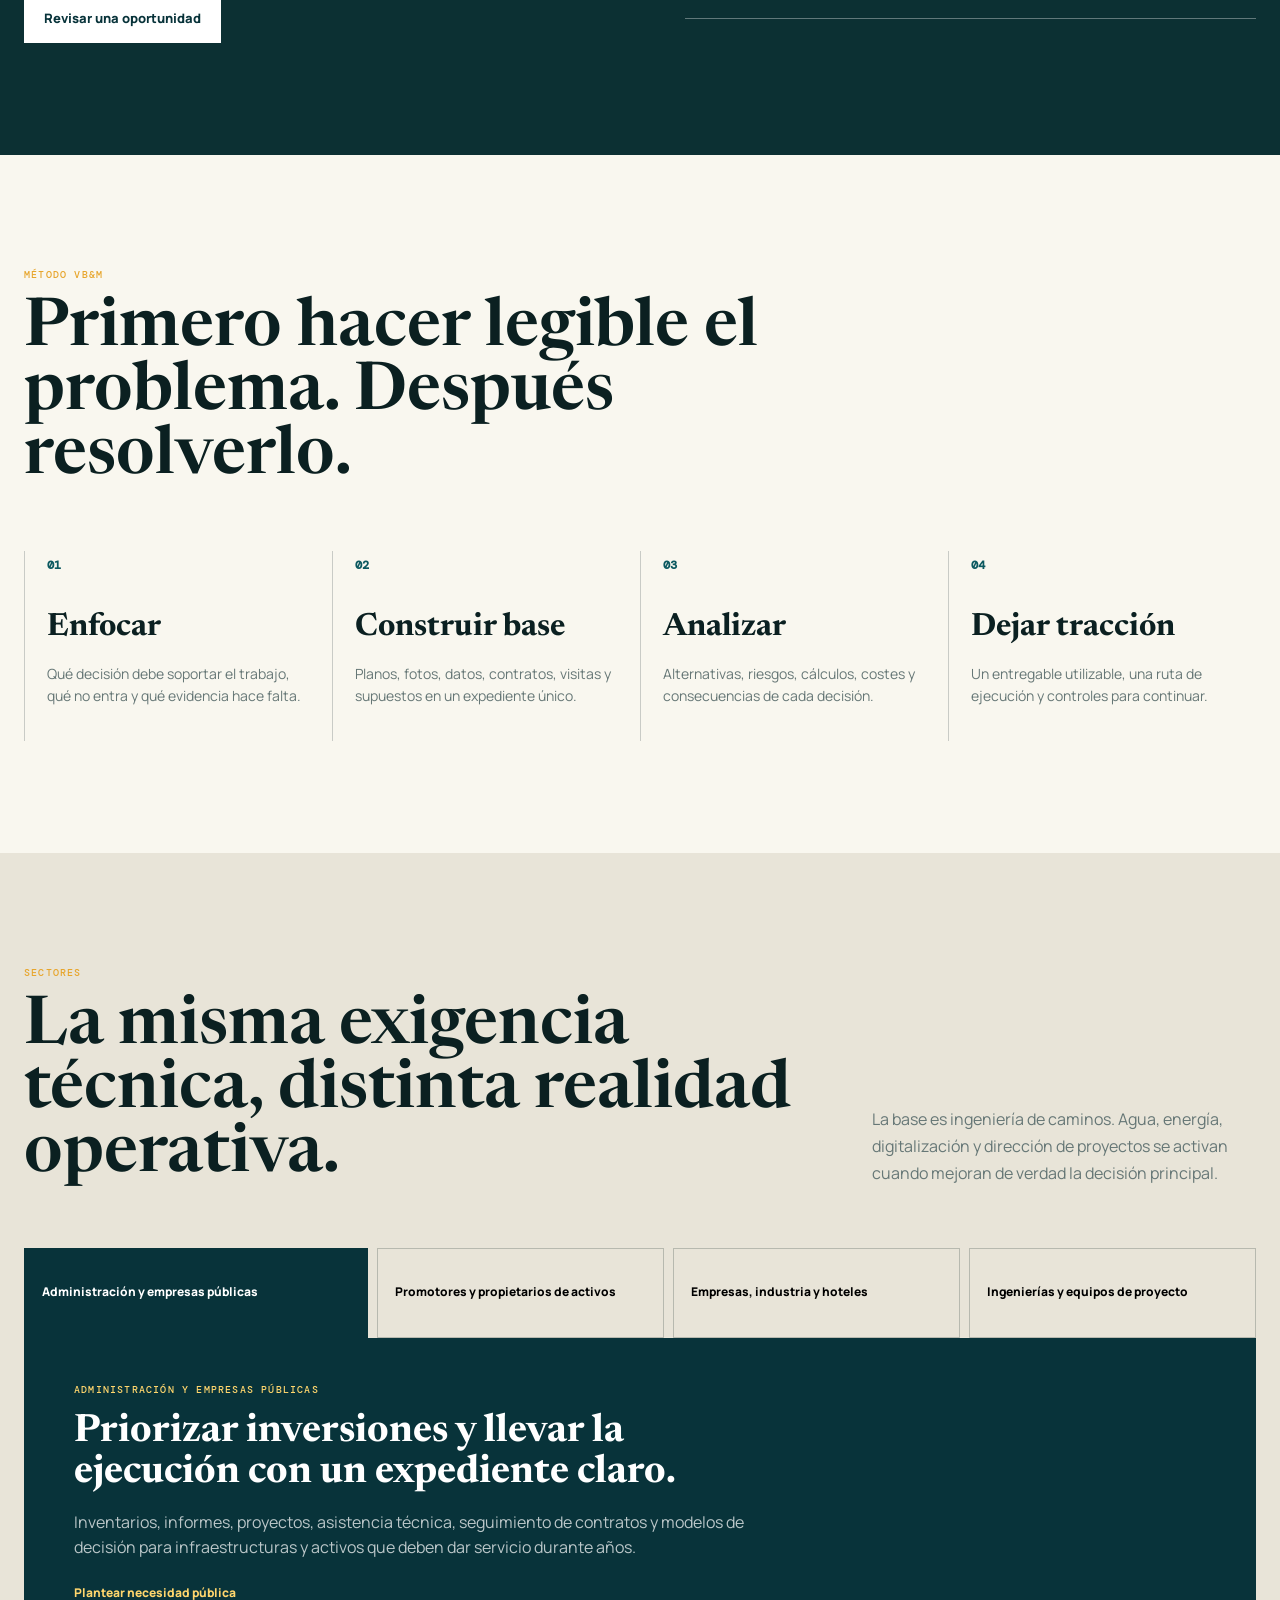
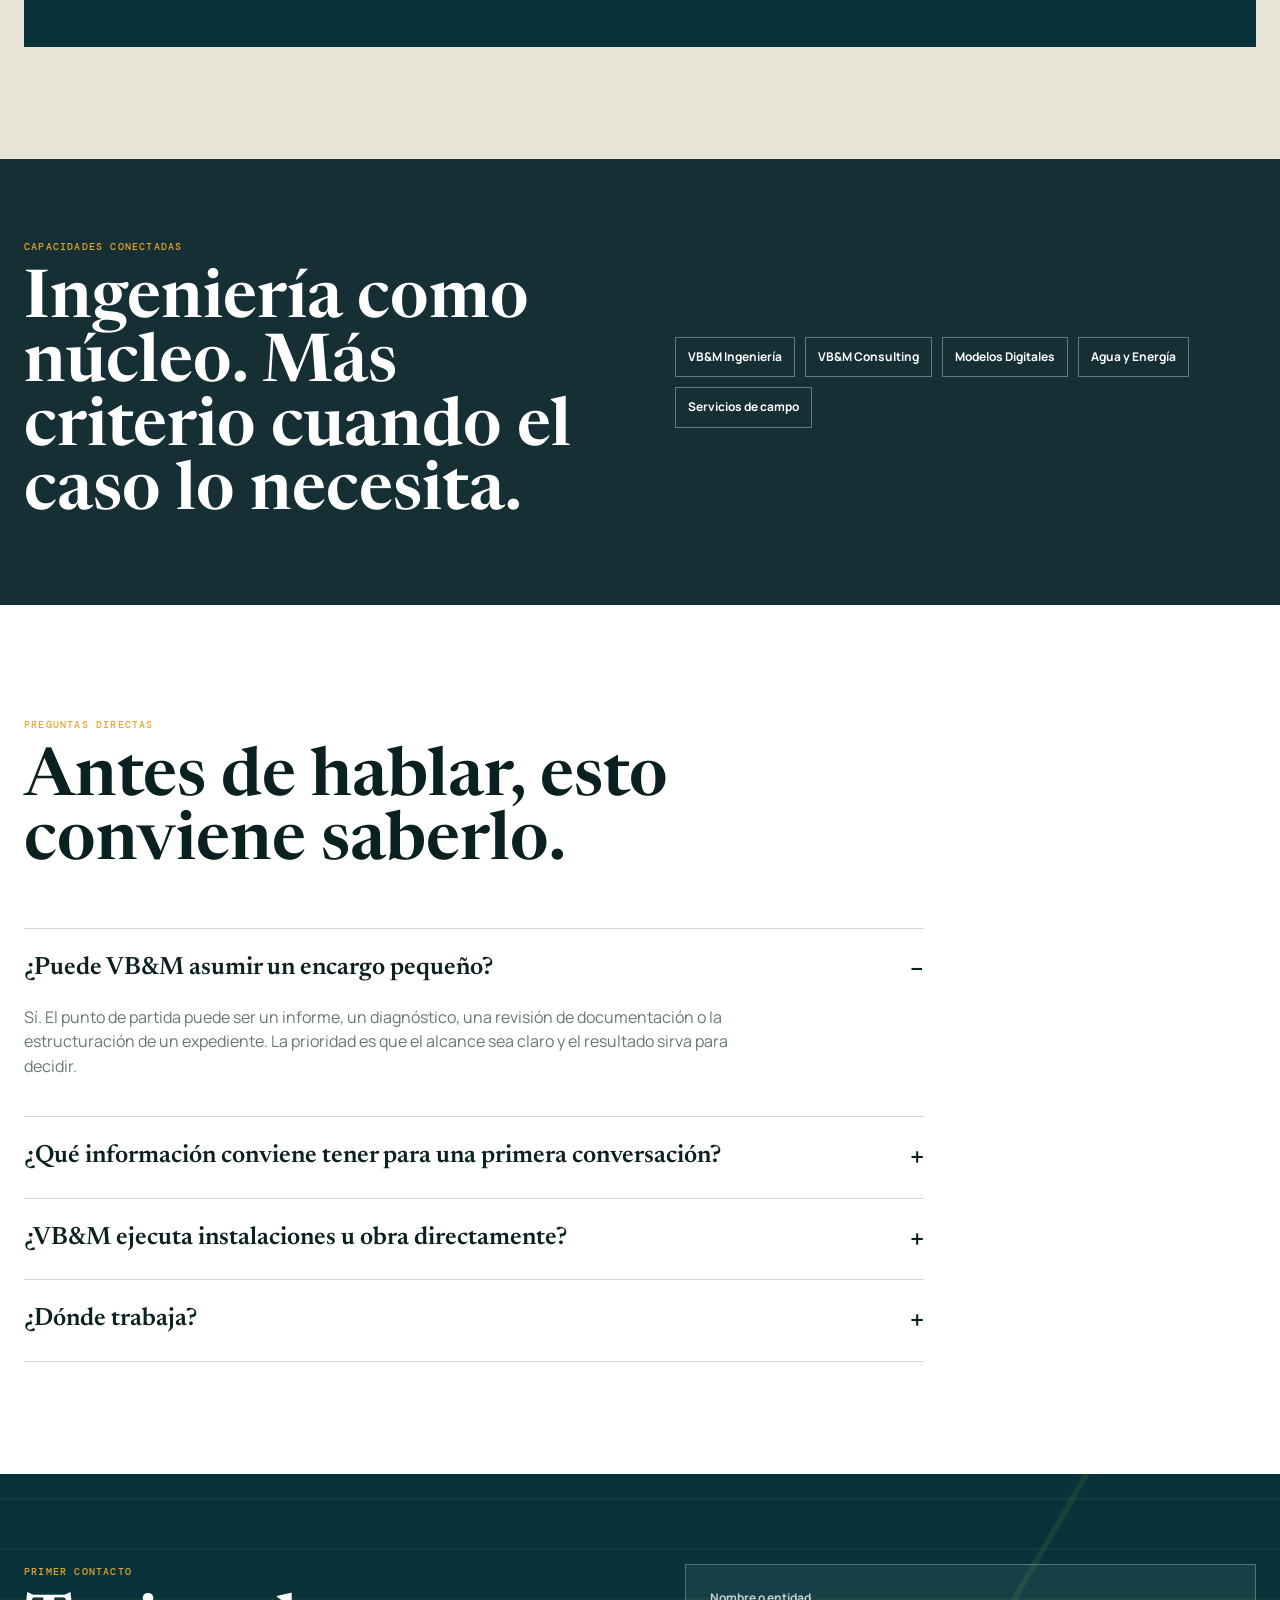
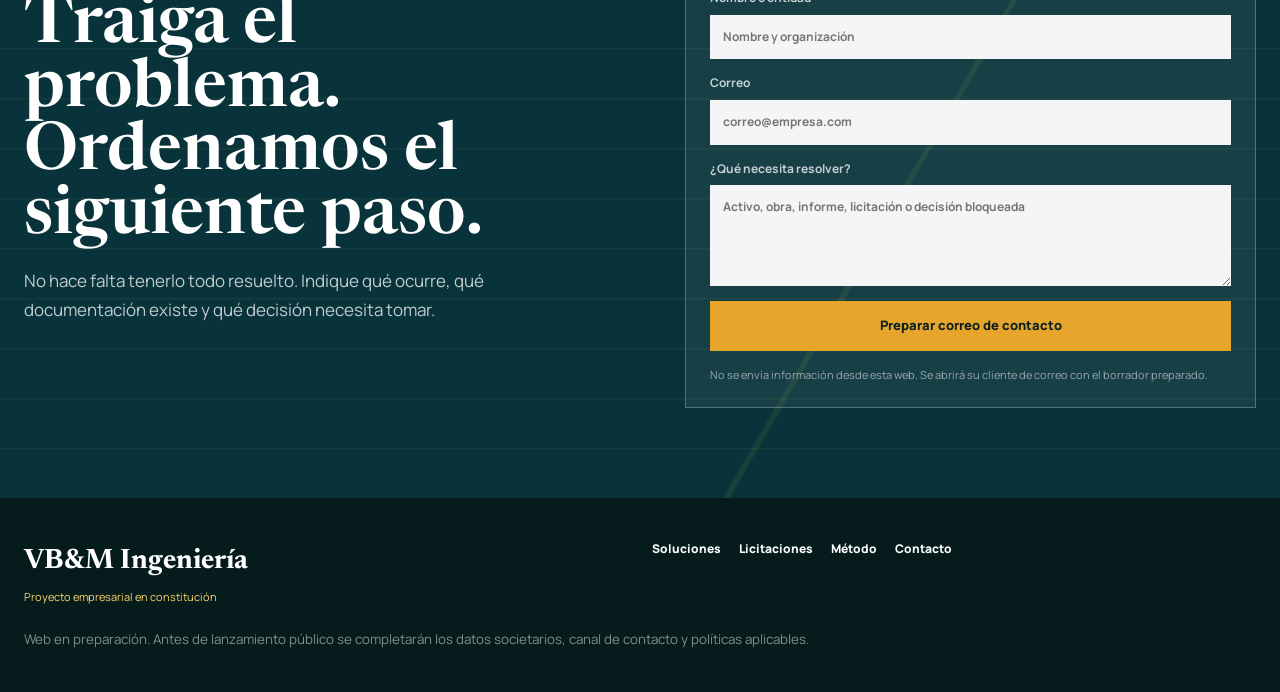
==== commit 1016254c: "feat: add immersive BIM territory hero" ====
--- a/index.html
+++ b/index.html
@@ -12,11 +12,12 @@
   <link href="https://fonts.googleapis.com/css2?family=DM+Mono:wght@400;500&family=Manrope:wght@400;500;600;700;800&family=Newsreader:opsz,wght@6..72,500;6..72,600;6..72,700&display=swap" rel="stylesheet">
   <link rel="stylesheet" href="styles.css">
   <link rel="stylesheet" href="modern.css">
+  <link rel="stylesheet" href="studio.css">
   <link rel="icon" href="favicon.svg" type="image/svg+xml">
   <link rel="manifest" href="site.webmanifest">
   <script type="application/ld+json">
   {"@context":"https://schema.org","@graph":[
-    {"@type":"ProfessionalService","@id":"https://vbmconsulting.es/#ingenieria","name":"VB&M Ingeniería","alternateName":"Veredas, Barrancos y Maretas, S.L.","description":"Ingeniería de caminos y consultoría técnica para informes, expedientes, asistencia de obra, activos e infraestructuras.","areaServed":{"@type":"Place","name":"Canarias"},"knowsAbout":["ingeniería de caminos","informes técnicos","peritajes","asistencia técnica","licitaciones","infraestructuras","gestión de activos","BIM","GIS"],"url":"https://vbmconsulting.es/"},
+    {"@type":"ProfessionalService","@id":"https://vbmconsulting.es/#ingenieria","name":"VB&M Ingeniería","description":"Ingeniería de caminos y consultoría técnica para informes, expedientes, asistencia de obra, activos e infraestructuras.","areaServed":{"@type":"Place","name":"Canarias"},"knowsAbout":["ingeniería de caminos","informes técnicos","peritajes","asistencia técnica","licitaciones","infraestructuras","gestión de activos","BIM","GIS"],"url":"https://vbmconsulting.es/"},
     {"@type":"WebSite","name":"VB&M Ingeniería","url":"https://vbmconsulting.es/","inLanguage":"es","description":"Soluciones de ingeniería y consultoría técnica desde Canarias."}
   ]}
   </script>
@@ -35,13 +36,23 @@
   <main id="contenido">
     <section class="hero">
       <div class="hero-grid" aria-hidden="true"></div>
-      <figure class="hero-bim-visual" aria-hidden="true"><img src="assets/vbm-territory-bim-v01.png" alt=""></figure>
+      <figure class="hero-bim-visual" aria-hidden="true">
+        <video autoplay muted loop playsinline preload="metadata" poster="assets/video/vbm-territorio-bim-reference-v01.png">
+          <source src="assets/video/vbm-territorio-bim-loop-v01.mp4" type="video/mp4">
+        </video>
+      </figure>
       <div class="hero-copy">
-        <p class="eyebrow">Ingeniería de caminos · Canarias</p>
-        <h1>Cuando el problema es técnico, la decisión no puede ser intuitiva.</h1>
-        <p class="hero-lead">VB&M prepara la información, el análisis y el expediente que permiten decidir, contratar o ejecutar con criterio. Informes, proyectos, peritajes, asistencia técnica y apoyo a licitaciones.</p>
-        <div class="hero-actions"><a class="button button-primary" href="#contacto">Plantear un encargo</a><a class="button button-text" href="#soluciones">Ver cómo intervenimos <span aria-hidden="true">↓</span></a></div>
+        <p class="eyebrow">Ingeniería de caminos y consultoría técnica · Canarias</p>
+        <h1>Del territorio y el dato a una decisión que se puede defender.</h1>
+        <p class="hero-lead">Informes, expedientes, proyectos, asistencia a obra y licitaciones para pasar de una necesidad técnica dispersa a una acción clara, trazable y ejecutable.</p>
+        <div class="hero-actions"><a class="button button-primary" href="#contacto">Plantear un caso</a><a class="button button-text" href="#soluciones">Ver servicios de entrada <span aria-hidden="true">↓</span></a></div>
+        <dl class="hero-proof" aria-label="Ámbitos de trabajo"><div><dt>01</dt><dd>Diagnóstico e informe</dd></div><div><dt>02</dt><dd>Expediente y proyecto</dd></div><div><dt>03</dt><dd>Asistencia y control</dd></div></dl>
         <div class="hero-trust"><span>Conocimiento global</span><i></i><span>Aplicación local</span><i></i><span>Soluciones a medida</span></div>
+        <div class="hero-cv" aria-label="Trayectoria profesional">
+          <strong>+10 años</strong>
+          <span>Ingeniería de caminos, dirección de proyectos y consultoría estratégica.</span>
+          <small>ICCP · MBA · PMP · Informes, licitaciones, activos e infraestructuras.</small>
+        </div>
       </div>
       <aside class="decision-console" aria-label="Cómo puede ayudar VB&M">
         <p class="console-label">Punto de partida</p>
@@ -69,11 +80,12 @@
     </section>
 
     <section class="section solutions" id="soluciones">
-      <div class="section-heading split-heading"><div><p class="eyebrow">Soluciones</p><h2>Entrar por una necesidad concreta, no por un catálogo infinito.</h2></div><p>VB&M puede empezar por un encargo pequeño y bien delimitado. Si el caso lo exige, se amplía a proyecto, asistencia o una oficina técnica de seguimiento.</p></div>
+      <div class="section-heading split-heading"><div><p class="eyebrow">Servicios de entrada</p><h2>Un problema concreto. Una salida técnica clara.</h2></div><p>No hace falta encargar un proyecto completo para empezar. VB&M entra por el punto que desbloquea la decisión y amplía el alcance solo cuando aporta valor.</p></div>
       <div class="solution-grid">
-        <article id="encargo-informe"><p class="number">01</p><h3>Informe, diagnóstico o peritaje</h3><p>Para entender el estado de un activo, un daño, una incidencia de obra, una inversión o una alternativa técnica antes de tomar posición.</p><ul><li>Alcance y preguntas a responder</li><li>Documentación, fotos, visita y análisis</li><li>Conclusiones, límites y próximos pasos</li></ul><a href="#contacto">Preparar diagnóstico <span>→</span></a></article>
-        <article id="encargo-expediente"><p class="number">02</p><h3>Expediente técnico listo para mover</h3><p>Para pasar de una necesidad dispersa a un documento defendible: memoria, alternativas, planos, mediciones, presupuesto y hoja de ruta.</p><ul><li>Definición del problema y alcance</li><li>Inventario de información y carencias</li><li>Entregables preparados para decidir o contratar</li></ul><a href="#contacto">Estructurar expediente <span>→</span></a></article>
-        <article><p class="number">03</p><h3>Asistencia y control de ejecución</h3><p>Para no perder el control entre el expediente y la realidad de obra: incidencias, mediciones, certificaciones, cambios y decisiones de campo.</p><ul><li>Seguimiento técnico y documental</li><li>Control de cambios e incidencias</li><li>Reportes ejecutivos para dirección</li></ul><a href="#contacto">Hablar de una obra <span>→</span></a></article>
+        <article id="encargo-informe"><p class="number">01 / Leer</p><h3>Informe, diagnóstico o peritaje</h3><p>Para entender un activo, un daño, una incidencia, una inversión o una alternativa antes de tomar posición.</p><ul><li>Pregunta técnica y alcance definidos</li><li>Documentación, visita, datos y cálculos</li><li>Conclusiones, límites y siguiente decisión</li></ul><a href="#contacto">Preparar un diagnóstico <span>→</span></a></article>
+        <article id="encargo-expediente"><p class="number">02 / Ordenar</p><h3>Expediente, proyecto y presupuesto</h3><p>Para convertir una necesidad en un alcance defendible con memoria, alternativas, planos, mediciones y ruta de contratación.</p><ul><li>Base documental e inventario de carencias</li><li>Opciones comparables con supuestos explícitos</li><li>Documentación preparada para decidir o mover</li></ul><a href="#contacto">Estructurar un expediente <span>→</span></a></article>
+        <article><p class="number">03 / Ejecutar</p><h3>Asistencia a obra y control técnico</h3><p>Para conservar el control entre el papel y el terreno, con incidencias, mediciones, cambios, certificaciones y reporte ejecutivo.</p><ul><li>Seguimiento técnico y documental</li><li>Control de cambios y riesgos de ejecución</li><li>Información útil para propiedad y dirección</li></ul><a href="#contacto">Hablar de una intervención <span>→</span></a></article>
+        <article><p class="number">04 / Competir</p><h3>Licitaciones y oficina técnica</h3><p>Para leer una oportunidad con criterio, reforzar una propuesta técnica y llevar el contrato con trazabilidad y control.</p><ul><li>Go/no-go, requisitos y riesgos</li><li>Metodología, planificación y evidencias</li><li>Seguimiento de obligaciones y entregables</li></ul><a href="#contacto">Revisar una licitación <span>→</span></a></article>
       </div>
     </section>
 
@@ -99,7 +111,7 @@
 
     <section class="contact-section" id="contacto"><div><p class="eyebrow">Primer contacto</p><h2>Traiga el problema. Ordenamos el siguiente paso.</h2><p>No hace falta tenerlo todo resuelto. Indique qué ocurre, qué documentación existe y qué decisión necesita tomar.</p></div><form class="contact-form" data-contact-form><label>Nombre o entidad<input required name="nombre" autocomplete="name" placeholder="Nombre y organización"></label><label>Correo<input required name="correo" type="email" autocomplete="email" placeholder="correo@empresa.com"></label><label>¿Qué necesita resolver?<textarea required name="mensaje" rows="4" placeholder="Activo, obra, informe, licitación o decisión bloqueada"></textarea></label><button class="button button-primary" type="submit">Preparar correo de contacto</button><p class="form-note">No se envía información desde esta web. Se abrirá su cliente de correo con el borrador preparado.</p></form></section>
   </main>
-  <footer class="site-footer"><div><strong>VB&M Ingeniería</strong><span>Veredas, Barrancos y Maretas, S.L.</span></div><nav><a href="#soluciones">Soluciones</a><a href="#licitaciones">Licitaciones</a><a href="#metodo">Método</a><a href="#contacto">Contacto</a></nav><small>Web en preparación. Antes de lanzamiento público se completarán los datos societarios, canal de contacto y políticas aplicables.</small></footer>
+  <footer class="site-footer"><div><strong>VB&M Ingeniería</strong><span>Proyecto empresarial en constitución</span></div><nav><a href="#soluciones">Soluciones</a><a href="#licitaciones">Licitaciones</a><a href="#metodo">Método</a><a href="#contacto">Contacto</a></nav><small>Web en preparación. Antes de lanzamiento público se completarán los datos societarios, canal de contacto y políticas aplicables.</small></footer>
   <script src="main.js" defer></script>
   <script src="modern.js" defer></script>
 </body>
--- a/studio.css
+++ b/studio.css
@@ -0,0 +1,61 @@
+/* Studio layer: deliberate editorial engineering system, loaded after legacy styles. */
+:root { --vbm-red:#c34e38; --vbm-stone:#e8e4d8; --vbm-panel:#f9f7ef; }
+html,body { max-width:100%; overflow-x:clip; }
+body { background:var(--vbm-stone); }
+.site-header { min-height:76px; }
+.hero { min-height:760px; }
+.hero::before { border:0; background:linear-gradient(90deg,rgba(4,33,39,.98) 0%,rgba(4,33,39,.86) 33%,rgba(4,33,39,.22) 69%,rgba(4,33,39,.36) 100%); height:100%; inset:0; opacity:1; width:100%; }
+.hero::after { background-image:radial-gradient(circle at 72% 30%, rgba(217,226,77,.45) 0 1px, transparent 1.5px), linear-gradient(110deg, transparent 0 49%, rgba(217,226,77,.22) 49.1% 49.25%, transparent 49.35%); background-size:36px 36px,100% 100%; inset:0; opacity:.34; transform:none; }
+.hero-grid { background-image:linear-gradient(rgba(217,226,77,.11) 1px,transparent 1px),linear-gradient(90deg,rgba(217,226,77,.11) 1px,transparent 1px); background-size:72px 72px; mask-image:linear-gradient(90deg,#000 0 36%,transparent 64%); }
+.hero-bim-visual { right:0; width:min(71vw,1120px); }
+.hero-bim-visual img { filter:saturate(.66) contrast(1.12) brightness(.82); transform:scale(1.02); transition:transform 1.3s cubic-bezier(.2,.7,.2,1); }
+.hero:hover .hero-bim-visual img { transform:scale(1.07); }
+.hero-bim-visual video { filter:saturate(.7) contrast(1.08) brightness(.78); height:100%; object-fit:cover; transform:scale(1.02); transition:transform 1.3s cubic-bezier(.2,.7,.2,1); width:100%; }
+.hero:hover .hero-bim-visual video { transform:scale(1.06); }
+.hero-copy { padding-top:130px; padding-bottom:62px; z-index:2; }
+.hero-copy h1 { font-size:clamp(54px,6vw,88px); letter-spacing:-.02em; max-width:10.7ch; text-wrap:balance; }
+.hero-lead { max-width:56ch; }
+.hero-proof { border-top:1px solid rgba(255,255,255,.28); display:grid; gap:14px; grid-template-columns:repeat(3,1fr); margin:42px 0 0; max-width:620px; padding:14px 0 0; }
+.hero-proof div { min-width:0; }
+.hero-proof dt { color:var(--amber-light); font:500 11px 'DM Mono',monospace; letter-spacing:.1em; }
+.hero-proof dd { color:rgba(255,255,255,.75); font-size:11px; line-height:1.25; margin:6px 0 0; }
+.hero-cv { border-left:2px solid var(--amber-light); display:grid; gap:3px; margin-top:26px; max-width:620px; padding-left:14px; }
+.hero-cv strong { color:var(--amber-light); font:700 26px Newsreader,serif; line-height:1; }
+.hero-cv span { color:#fff; font:600 14px Manrope,sans-serif; }
+.hero-cv small { color:rgba(255,255,255,.72); font:500 10px 'DM Mono',monospace; letter-spacing:.06em; text-transform:uppercase; }
+.decision-console { background:rgba(249,247,239,.97); box-shadow:16px 18px 0 rgba(0,0,0,.2); margin-right:max(24px,calc((100vw - var(--max))/2)); padding:32px 34px 28px; transform:translateY(36px); }
+.decision-console::after { border:1px solid var(--vbm-red); content:""; inset:10px; pointer-events:none; position:absolute; }
+.decision-console > * { position:relative; z-index:1; }
+.field-readout { align-items:center; border-bottom:1px solid var(--line); color:var(--sea); display:flex; flex-wrap:wrap; font:500 9px 'DM Mono',monospace; gap:8px; letter-spacing:.1em; margin-bottom:16px; padding:0 0 12px; text-transform:uppercase; }
+.field-readout i { background:var(--vbm-red); border-radius:50%; height:6px; width:6px; }
+.field-readout b { color:var(--ink); font:700 10px Manrope,sans-serif; margin-left:auto; text-transform:none; }
+.signal-band { background:var(--vbm-panel); border-bottom:1px solid rgba(11,32,33,.15); border-top:1px solid rgba(11,32,33,.15); }
+.signal-band div:first-child { border-left:0; padding-left:0; }
+.signal-band strong { font-family:Newsreader,serif; font-size:21px; line-height:1.08; }
+.coast-band { background:#123f42; color:white; min-height:290px; overflow:hidden; position:relative; }
+.coast-band::after { background:repeating-radial-gradient(ellipse at 72% 50%, transparent 0 16px, rgba(217,226,77,.18) 17px 18px, transparent 19px 31px); content:""; height:520px; position:absolute; right:-140px; top:-120px; transform:rotate(-15deg); width:700px; }
+.coast-band > * { position:relative; z-index:1; }
+.solution-grid { gap:0; grid-template-columns:repeat(4,1fr); }
+.solution-grid article { min-height:480px; padding:28px 24px 32px; transition:background .25s,color .25s,transform .25s; }
+.solution-grid article:not(:last-child) { border-right:1px solid var(--line); }
+.solution-grid article:hover { background:#0b3a3f; color:#fff; transform:translateY(-12px); }
+.solution-grid article:hover .number,.solution-grid article:hover a { color:var(--amber-light); }
+.solution-grid article:hover > p:not(.number),.solution-grid article:hover li { color:rgba(255,255,255,.74); }
+.solution-grid h3 { font-size:31px; }
+.tender-section { background:#0c3033; position:relative; }
+.tender-section::before { border:1px solid rgba(217,226,77,.4); content:"CONTRATACION · CONTROL · ENTREGABLES"; color:rgba(217,226,77,.62); font:500 10px 'DM Mono',monospace; letter-spacing:.2em; padding:9px 12px; position:absolute; right:max(24px,calc((100vw - var(--max))/2)); top:24px; }
+.method-section { background:var(--vbm-panel); }
+.method-grid li { min-height:190px; }
+.sector-grid { grid-template-columns:1.2fr 1fr 1fr 1fr; }
+.sector-grid button { background:transparent; border-color:rgba(11,32,33,.22); }
+.ecosystem-band { background:#152f34; }
+.contact-section { position:relative; overflow:hidden; }
+.contact-section::before { background:linear-gradient(120deg,transparent 0 66%,rgba(217,226,77,.08) 66.1% 66.4%,transparent 66.5%),repeating-linear-gradient(0deg,transparent 0 48px,rgba(217,226,77,.06) 49px 50px); content:""; inset:0; position:absolute; }
+.contact-section > * { position:relative; z-index:1; }
+.contact-form { background:rgba(255,255,255,.06); border:1px solid rgba(255,255,255,.26); padding:24px; }
+[data-reveal] { opacity:0; transform:translateY(28px); transition:opacity .65s ease,transform .65s cubic-bezier(.2,.7,.2,1); }
+[data-reveal].is-visible { opacity:1; transform:none; }
+@media(max-width:1020px) { .solution-grid { grid-template-columns:repeat(2,1fr); } .solution-grid article:nth-child(2) { border-right:0; } .hero-copy h1 { max-width:11ch; } }
+@media(max-width:820px) { .hero { min-height:690px; } .hero::before { background:linear-gradient(180deg,rgba(4,33,39,.94),rgba(4,33,39,.78)); } .hero-bim-visual { opacity:.5; width:100%; } .hero-copy { padding-top:92px; } .hero-proof { max-width:450px; } .decision-console { margin:0 20px 54px; transform:none; } .coast-band::after { opacity:.6; right:-380px; } }
+@media(max-width:620px) { .site-header { min-height:66px; } .hero { min-height:auto; } .hero-copy h1 { font-size:54px; max-width:10ch; } .hero-lead { font-size:16px; } .hero-proof { gap:8px; margin-top:32px; } .hero-proof dd { font-size:10px; } .solution-grid { grid-template-columns:1fr; margin-top:38px; } .solution-grid article { min-height:0; padding:28px 0; } .solution-grid article:not(:last-child) { border-right:0; } .solution-grid article:hover { transform:none; } .tender-section::before { display:none; } .field-readout b { margin-left:0; } }
+@media(prefers-reduced-motion:reduce) { .hero-bim-visual video { display:none; } .hero-bim-visual { background:url('assets/video/vbm-territorio-bim-reference-v01.png') center / cover no-repeat; } }
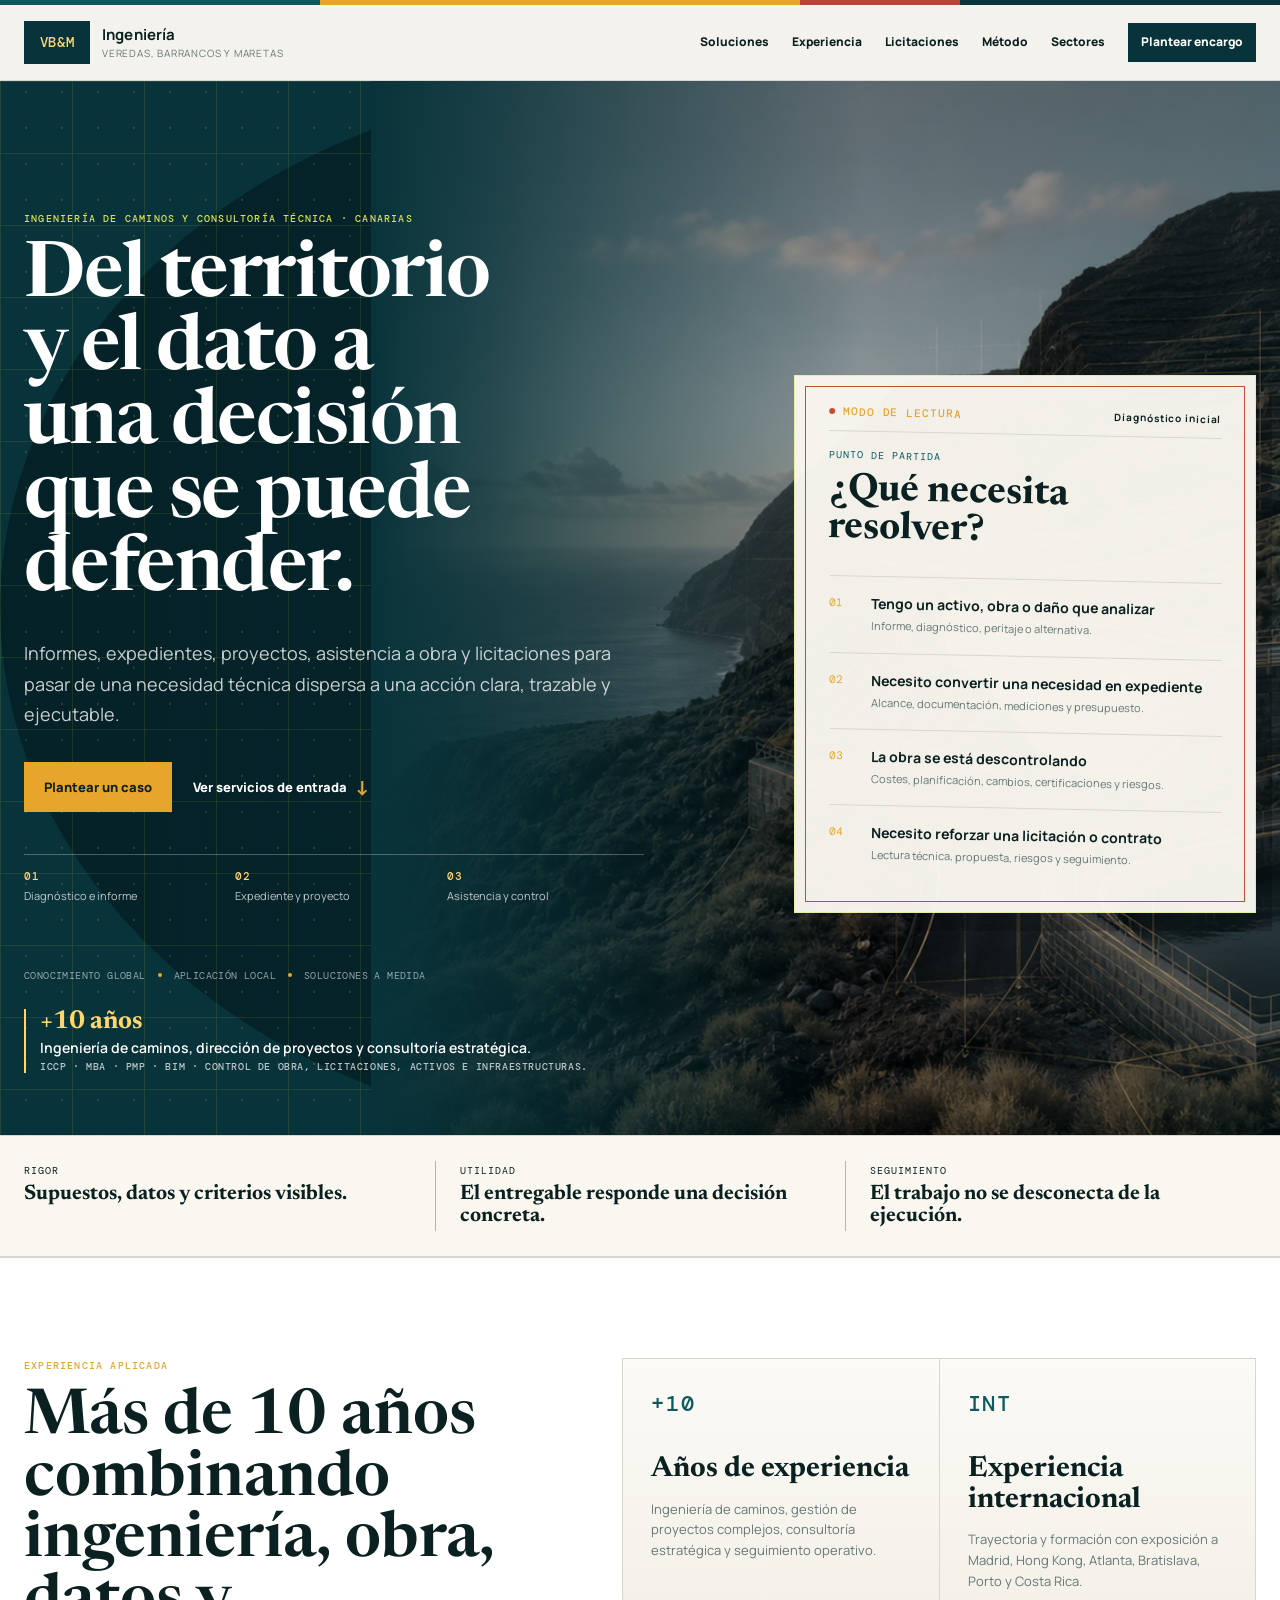
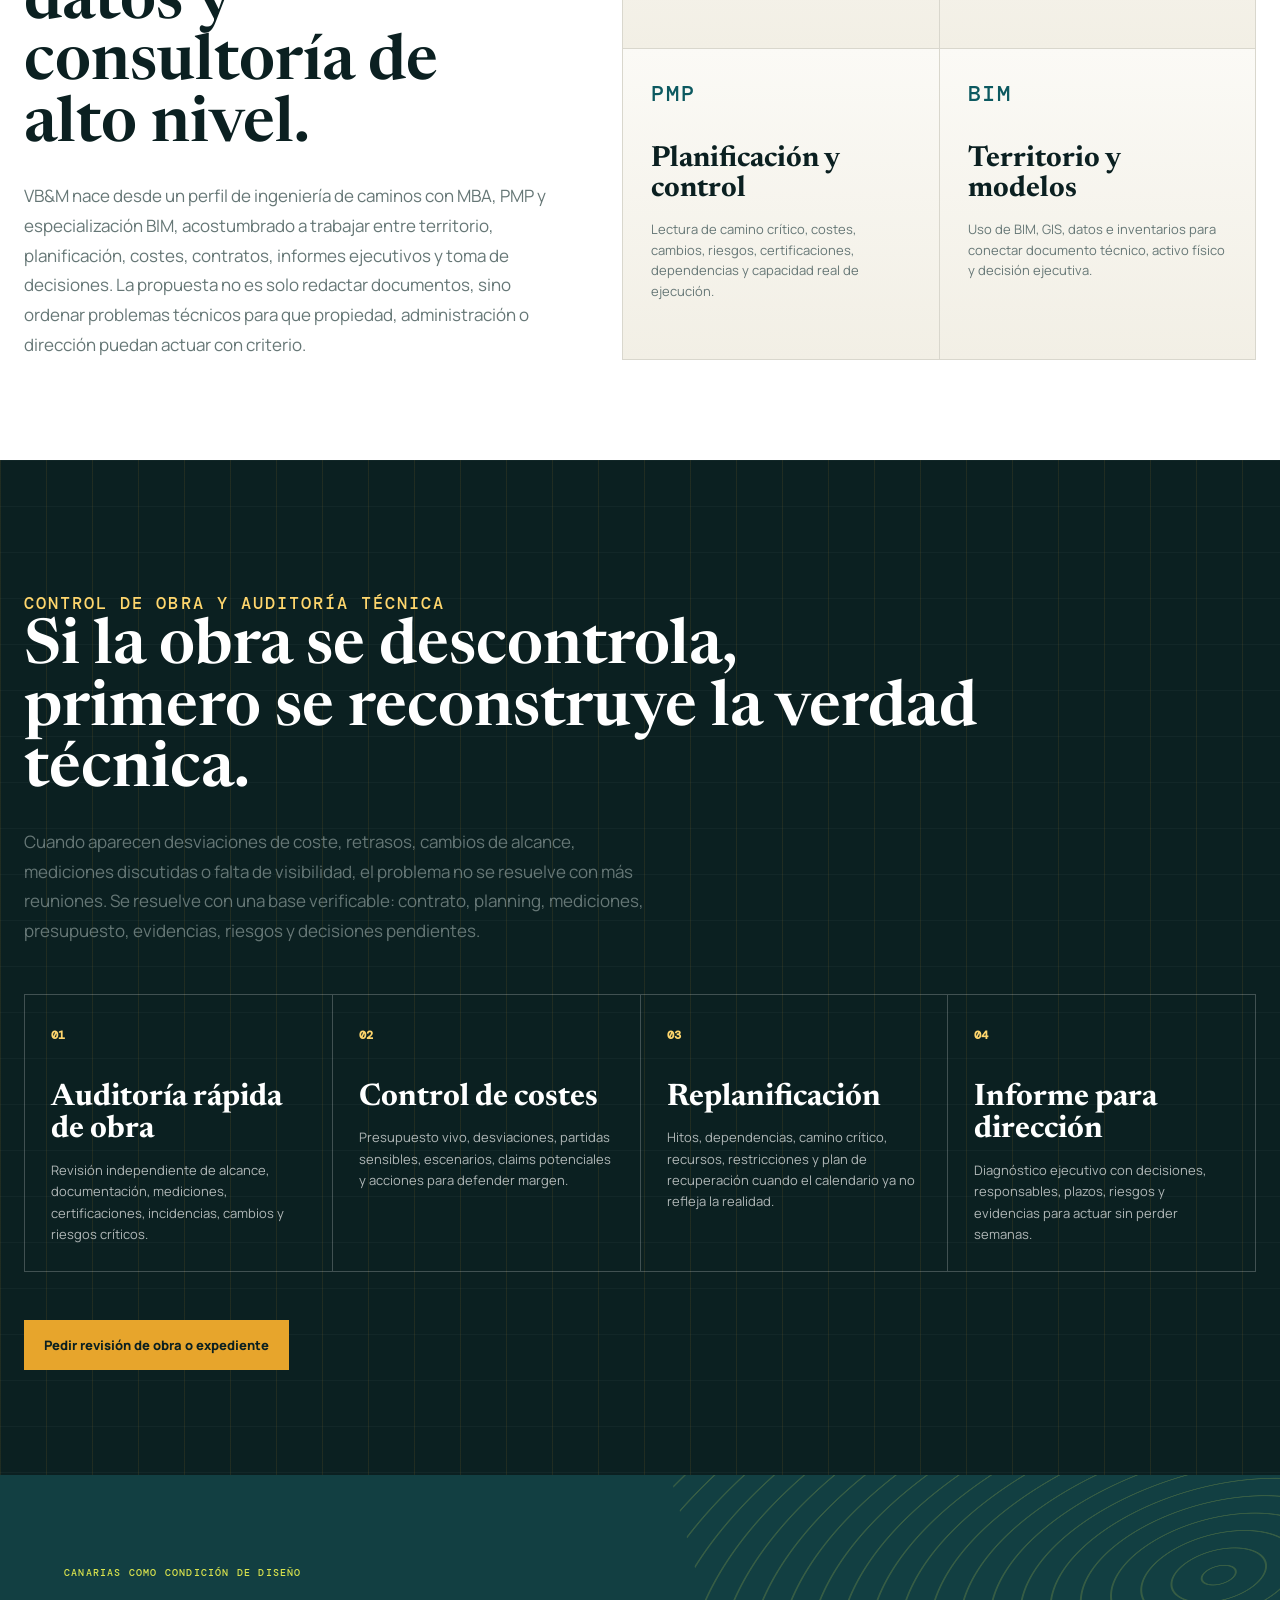
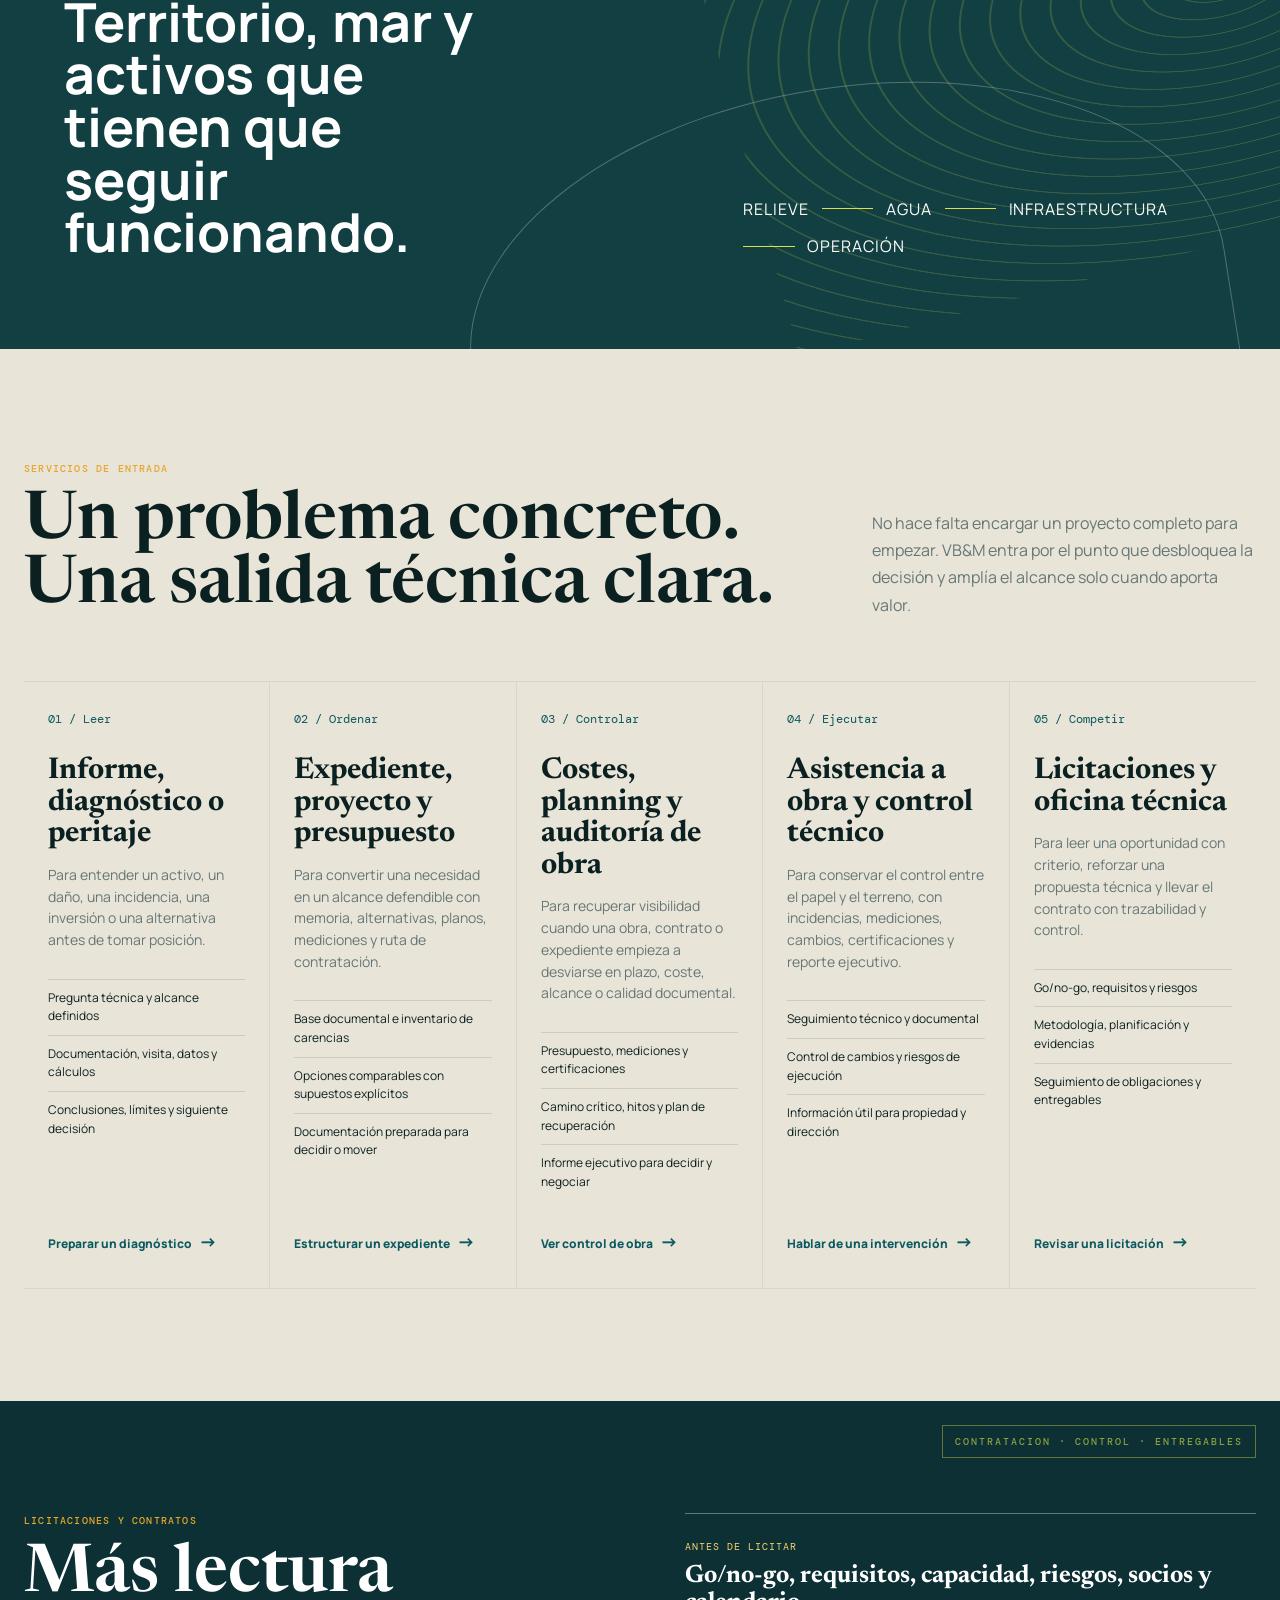
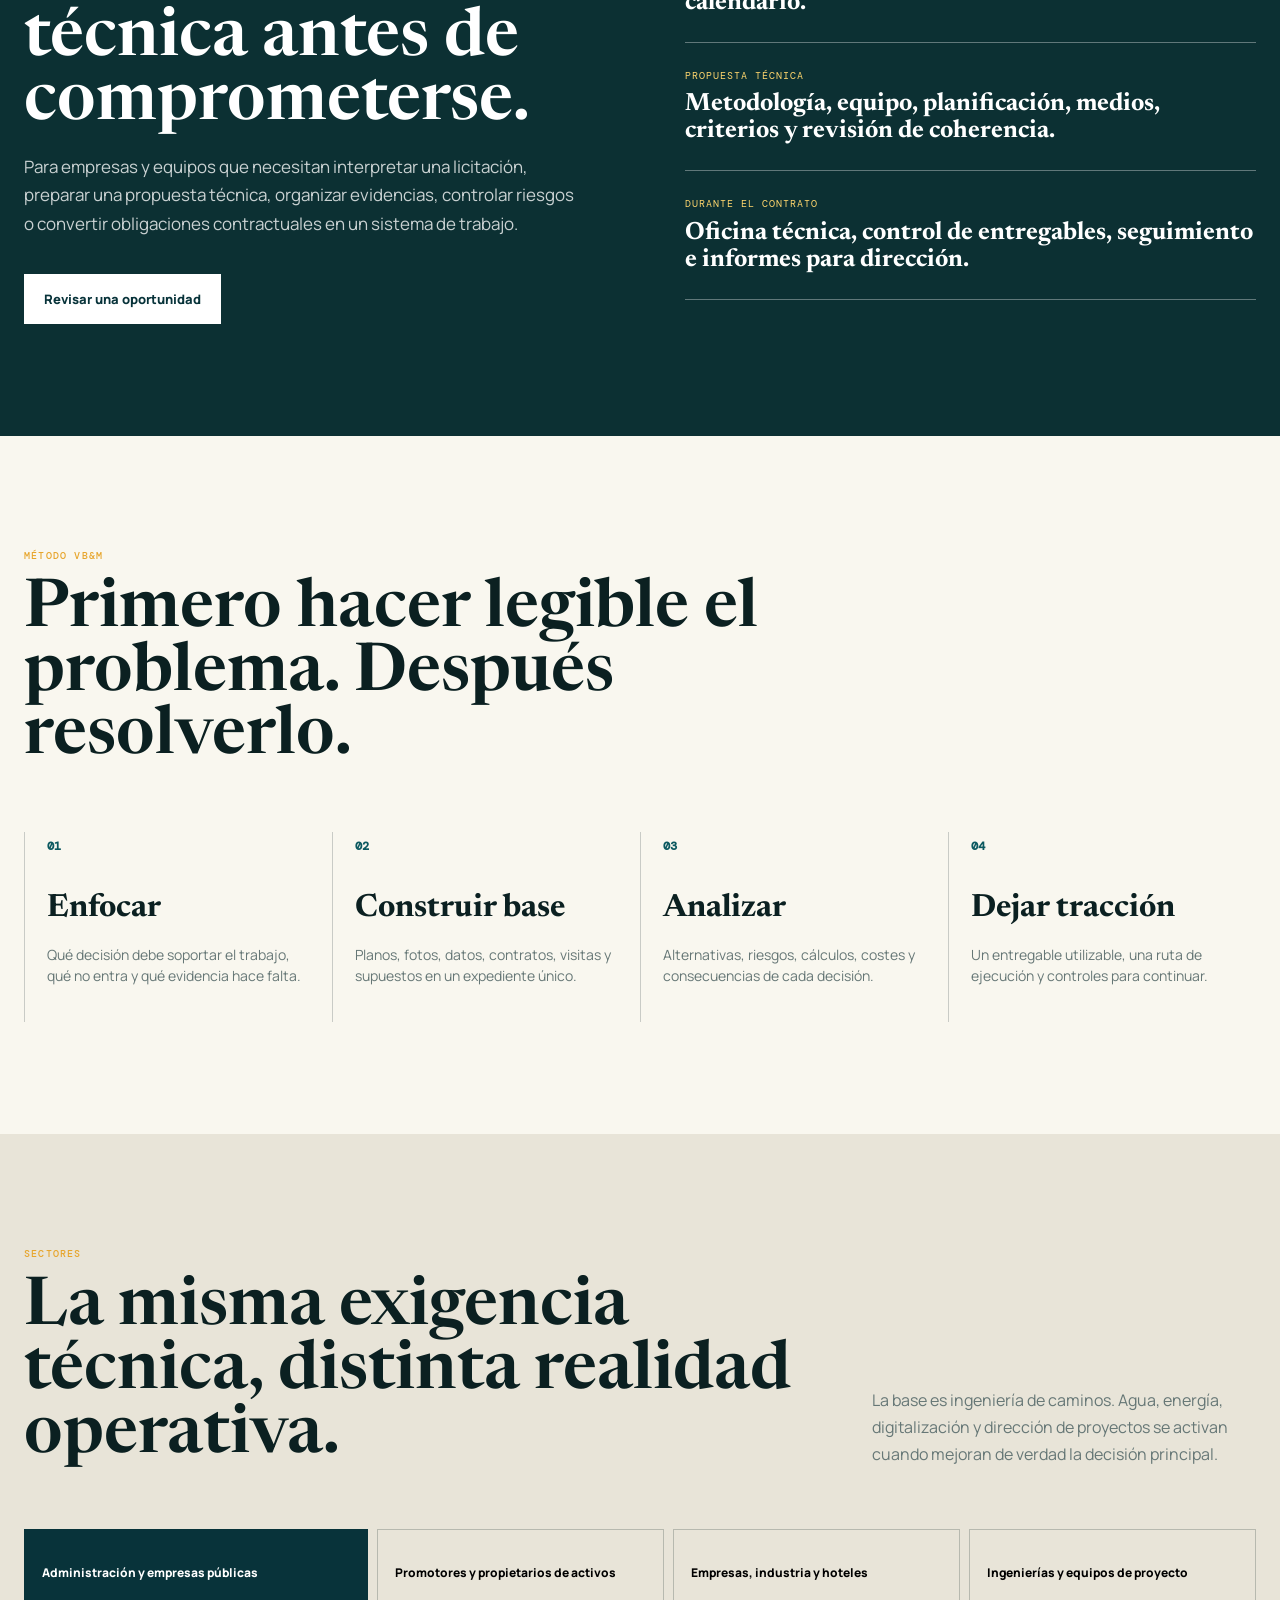
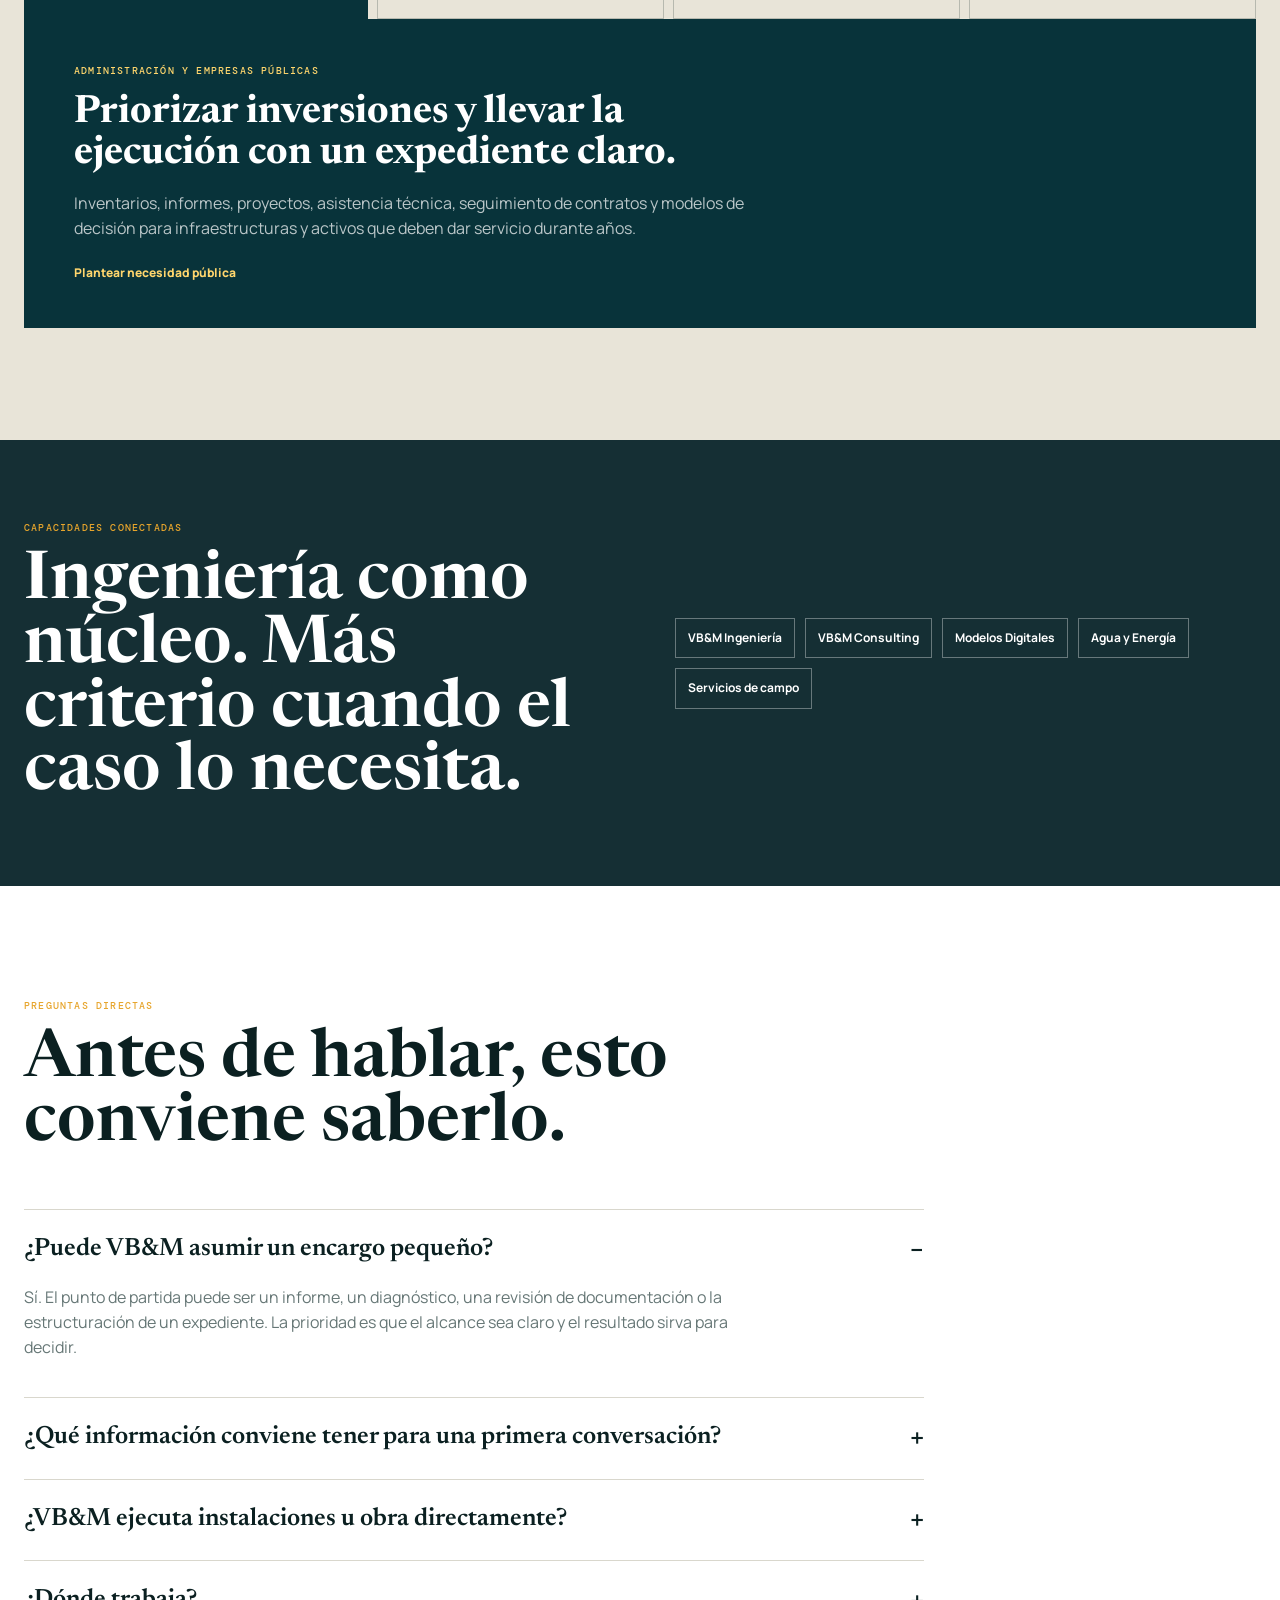
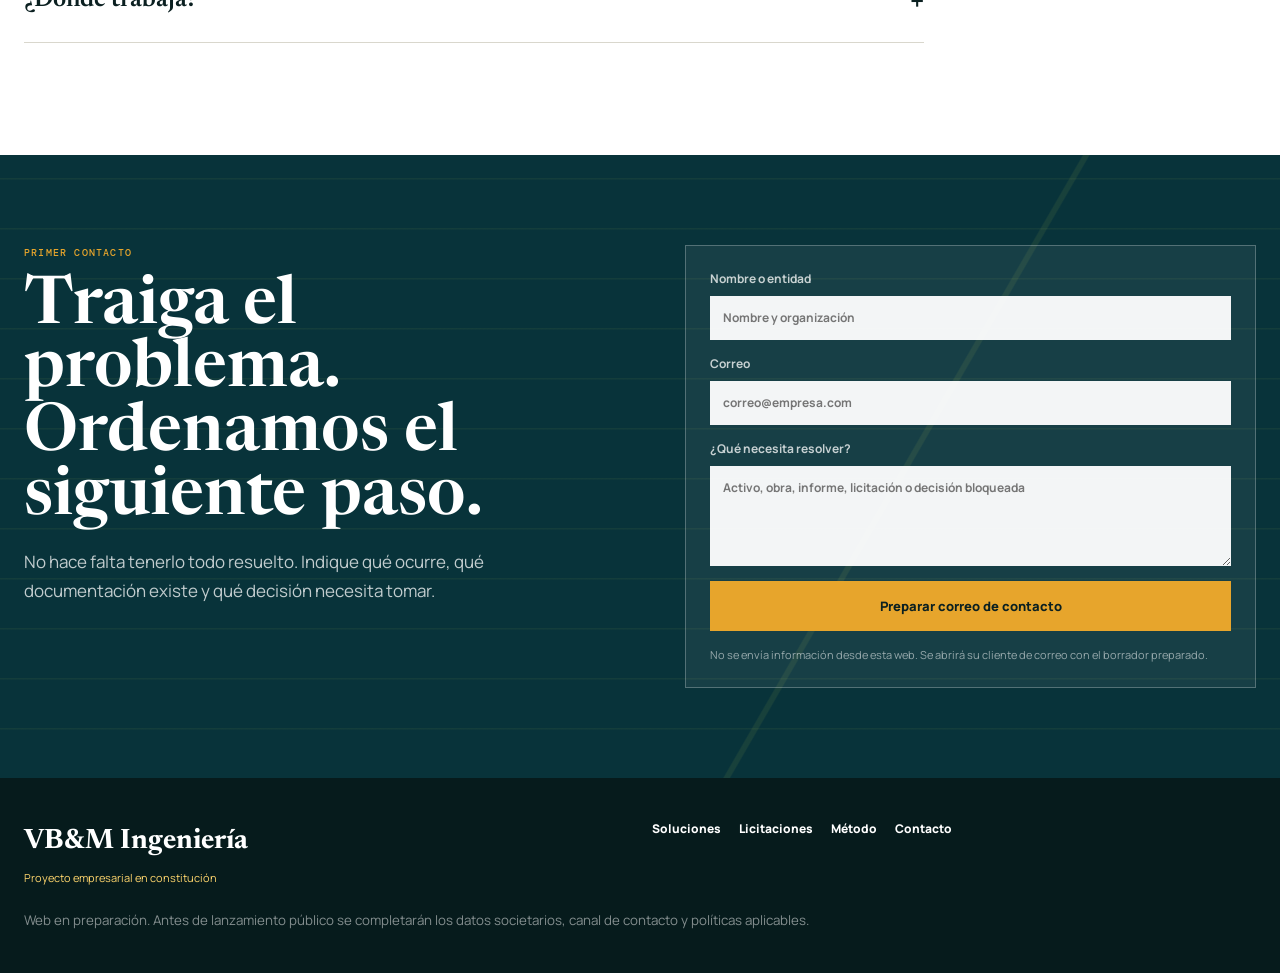
==== commit fce52db1: "Add VB&M experience and obra control sections" ====
--- a/index.html
+++ b/index.html
@@ -13,11 +13,12 @@
   <link rel="stylesheet" href="styles.css">
   <link rel="stylesheet" href="modern.css">
   <link rel="stylesheet" href="studio.css">
+  <link rel="stylesheet" href="experience.css">
   <link rel="icon" href="favicon.svg" type="image/svg+xml">
   <link rel="manifest" href="site.webmanifest">
   <script type="application/ld+json">
   {"@context":"https://schema.org","@graph":[
-    {"@type":"ProfessionalService","@id":"https://vbmconsulting.es/#ingenieria","name":"VB&M Ingeniería","description":"Ingeniería de caminos y consultoría técnica para informes, expedientes, asistencia de obra, activos e infraestructuras.","areaServed":{"@type":"Place","name":"Canarias"},"knowsAbout":["ingeniería de caminos","informes técnicos","peritajes","asistencia técnica","licitaciones","infraestructuras","gestión de activos","BIM","GIS"],"url":"https://vbmconsulting.es/"},
+    {"@type":"ProfessionalService","@id":"https://vbmconsulting.es/#ingenieria","name":"VB&M Ingeniería","description":"Ingeniería de caminos y consultoría técnica para informes, expedientes, asistencia de obra, auditoría técnica, control de costes, planificación, activos e infraestructuras.","areaServed":{"@type":"Place","name":"Canarias"},"knowsAbout":["ingeniería de caminos","informes técnicos","peritajes","asistencia técnica","licitaciones","infraestructuras","gestión de activos","control de costes","planificación de obra","auditoría de obra","consultoría estratégica","PMP","BIM","GIS"],"url":"https://vbmconsulting.es/"},
     {"@type":"WebSite","name":"VB&M Ingeniería","url":"https://vbmconsulting.es/","inLanguage":"es","description":"Soluciones de ingeniería y consultoría técnica desde Canarias."}
   ]}
   </script>
@@ -29,7 +30,7 @@
     <a class="brand" href="./" aria-label="VB&M Ingeniería, inicio"><span class="brand-mark">VB&amp;M</span><span><strong>Ingeniería</strong><small>Veredas, Barrancos y Maretas</small></span></a>
     <button class="menu-button" type="button" aria-expanded="false" aria-controls="menu-principal" data-menu-button>Menú</button>
     <nav id="menu-principal" aria-label="Navegación principal" data-menu>
-      <a href="#soluciones">Soluciones</a><a href="#licitaciones">Licitaciones</a><a href="#metodo">Método</a><a href="#sectores">Sectores</a><a class="nav-cta" href="#contacto">Plantear encargo</a>
+      <a href="#soluciones">Soluciones</a><a href="#experiencia">Experiencia</a><a href="#licitaciones">Licitaciones</a><a href="#metodo">Método</a><a href="#sectores">Sectores</a><a class="nav-cta" href="#contacto">Plantear encargo</a>
     </nav>
   </header>
 
@@ -51,7 +52,7 @@
         <div class="hero-cv" aria-label="Trayectoria profesional">
           <strong>+10 años</strong>
           <span>Ingeniería de caminos, dirección de proyectos y consultoría estratégica.</span>
-          <small>ICCP · MBA · PMP · Informes, licitaciones, activos e infraestructuras.</small>
+          <small>ICCP · MBA · PMP · BIM · Control de obra, licitaciones, activos e infraestructuras.</small>
         </div>
       </div>
       <aside class="decision-console" aria-label="Cómo puede ayudar VB&M">
@@ -59,7 +60,8 @@
         <h2>¿Qué necesita resolver?</h2>
         <a href="#encargo-informe"><span>01</span><strong>Tengo un activo, obra o daño que analizar</strong><small>Informe, diagnóstico, peritaje o alternativa.</small></a>
         <a href="#encargo-expediente"><span>02</span><strong>Necesito convertir una necesidad en expediente</strong><small>Alcance, documentación, mediciones y presupuesto.</small></a>
-        <a href="#licitaciones"><span>03</span><strong>Necesito reforzar una licitación o contrato</strong><small>Lectura técnica, propuesta, riesgos y seguimiento.</small></a>
+        <a href="#control-obra"><span>03</span><strong>La obra se está descontrolando</strong><small>Costes, planificación, cambios, certificaciones y riesgos.</small></a>
+        <a href="#licitaciones"><span>04</span><strong>Necesito reforzar una licitación o contrato</strong><small>Lectura técnica, propuesta, riesgos y seguimiento.</small></a>
       </aside>
     </section>
 
@@ -67,6 +69,35 @@
       <div><span>Rigor</span><strong>Supuestos, datos y criterios visibles.</strong></div>
       <div><span>Utilidad</span><strong>El entregable responde una decisión concreta.</strong></div>
       <div><span>Seguimiento</span><strong>El trabajo no se desconecta de la ejecución.</strong></div>
+    </section>
+
+    <section class="experience-section" id="experiencia" aria-labelledby="experience-title">
+      <div class="experience-copy">
+        <p class="eyebrow">Experiencia aplicada</p>
+        <h2 id="experience-title">Más de 10 años combinando ingeniería, obra, datos y consultoría de alto nivel.</h2>
+        <p>VB&M nace desde un perfil de ingeniería de caminos con MBA, PMP y especialización BIM, acostumbrado a trabajar entre territorio, planificación, costes, contratos, informes ejecutivos y toma de decisiones. La propuesta no es solo redactar documentos, sino ordenar problemas técnicos para que propiedad, administración o dirección puedan actuar con criterio.</p>
+      </div>
+      <div class="experience-proof-grid" aria-label="Pruebas de experiencia">
+        <article><span>+10</span><strong>Años de experiencia</strong><p>Ingeniería de caminos, gestión de proyectos complejos, consultoría estratégica y seguimiento operativo.</p></article>
+        <article><span>INT</span><strong>Experiencia internacional</strong><p>Trayectoria y formación con exposición a Madrid, Hong Kong, Atlanta, Bratislava, Porto y Costa Rica.</p></article>
+        <article><span>PMP</span><strong>Planificación y control</strong><p>Lectura de camino crítico, costes, cambios, riesgos, certificaciones, dependencias y capacidad real de ejecución.</p></article>
+        <article><span>BIM</span><strong>Territorio y modelos</strong><p>Uso de BIM, GIS, datos e inventarios para conectar documento técnico, activo físico y decisión ejecutiva.</p></article>
+      </div>
+    </section>
+
+    <section class="control-section" id="control-obra" aria-labelledby="control-title">
+      <div class="control-heading">
+        <p class="eyebrow">Control de obra y auditoría técnica</p>
+        <h2 id="control-title">Si la obra se descontrola, primero se reconstruye la verdad técnica.</h2>
+        <p>Cuando aparecen desviaciones de coste, retrasos, cambios de alcance, mediciones discutidas o falta de visibilidad, el problema no se resuelve con más reuniones. Se resuelve con una base verificable: contrato, planning, mediciones, presupuesto, evidencias, riesgos y decisiones pendientes.</p>
+      </div>
+      <div class="control-grid">
+        <article><b>01</b><h3>Auditoría rápida de obra</h3><p>Revisión independiente de alcance, documentación, mediciones, certificaciones, incidencias, cambios y riesgos críticos.</p></article>
+        <article><b>02</b><h3>Control de costes</h3><p>Presupuesto vivo, desviaciones, partidas sensibles, escenarios, claims potenciales y acciones para defender margen.</p></article>
+        <article><b>03</b><h3>Replanificación</h3><p>Hitos, dependencias, camino crítico, recursos, restricciones y plan de recuperación cuando el calendario ya no refleja la realidad.</p></article>
+        <article><b>04</b><h3>Informe para dirección</h3><p>Diagnóstico ejecutivo con decisiones, responsables, plazos, riesgos y evidencias para actuar sin perder semanas.</p></article>
+      </div>
+      <a class="button button-primary" href="#contacto">Pedir revisión de obra o expediente</a>
     </section>
 
     <section class="coast-band" aria-labelledby="coast-title">
@@ -84,8 +115,9 @@
       <div class="solution-grid">
         <article id="encargo-informe"><p class="number">01 / Leer</p><h3>Informe, diagnóstico o peritaje</h3><p>Para entender un activo, un daño, una incidencia, una inversión o una alternativa antes de tomar posición.</p><ul><li>Pregunta técnica y alcance definidos</li><li>Documentación, visita, datos y cálculos</li><li>Conclusiones, límites y siguiente decisión</li></ul><a href="#contacto">Preparar un diagnóstico <span>→</span></a></article>
         <article id="encargo-expediente"><p class="number">02 / Ordenar</p><h3>Expediente, proyecto y presupuesto</h3><p>Para convertir una necesidad en un alcance defendible con memoria, alternativas, planos, mediciones y ruta de contratación.</p><ul><li>Base documental e inventario de carencias</li><li>Opciones comparables con supuestos explícitos</li><li>Documentación preparada para decidir o mover</li></ul><a href="#contacto">Estructurar un expediente <span>→</span></a></article>
-        <article><p class="number">03 / Ejecutar</p><h3>Asistencia a obra y control técnico</h3><p>Para conservar el control entre el papel y el terreno, con incidencias, mediciones, cambios, certificaciones y reporte ejecutivo.</p><ul><li>Seguimiento técnico y documental</li><li>Control de cambios y riesgos de ejecución</li><li>Información útil para propiedad y dirección</li></ul><a href="#contacto">Hablar de una intervención <span>→</span></a></article>
-        <article><p class="number">04 / Competir</p><h3>Licitaciones y oficina técnica</h3><p>Para leer una oportunidad con criterio, reforzar una propuesta técnica y llevar el contrato con trazabilidad y control.</p><ul><li>Go/no-go, requisitos y riesgos</li><li>Metodología, planificación y evidencias</li><li>Seguimiento de obligaciones y entregables</li></ul><a href="#contacto">Revisar una licitación <span>→</span></a></article>
+        <article><p class="number">03 / Controlar</p><h3>Costes, planning y auditoría de obra</h3><p>Para recuperar visibilidad cuando una obra, contrato o expediente empieza a desviarse en plazo, coste, alcance o calidad documental.</p><ul><li>Presupuesto, mediciones y certificaciones</li><li>Camino crítico, hitos y plan de recuperación</li><li>Informe ejecutivo para decidir y negociar</li></ul><a href="#control-obra">Ver control de obra <span>→</span></a></article>
+        <article><p class="number">04 / Ejecutar</p><h3>Asistencia a obra y control técnico</h3><p>Para conservar el control entre el papel y el terreno, con incidencias, mediciones, cambios, certificaciones y reporte ejecutivo.</p><ul><li>Seguimiento técnico y documental</li><li>Control de cambios y riesgos de ejecución</li><li>Información útil para propiedad y dirección</li></ul><a href="#contacto">Hablar de una intervención <span>→</span></a></article>
+        <article><p class="number">05 / Competir</p><h3>Licitaciones y oficina técnica</h3><p>Para leer una oportunidad con criterio, reforzar una propuesta técnica y llevar el contrato con trazabilidad y control.</p><ul><li>Go/no-go, requisitos y riesgos</li><li>Metodología, planificación y evidencias</li><li>Seguimiento de obligaciones y entregables</li></ul><a href="#contacto">Revisar una licitación <span>→</span></a></article>
       </div>
     </section>
 
--- a/experience.css
+++ b/experience.css
@@ -0,0 +1,178 @@
+.experience-section {
+  background: #fff;
+  border-top: 1px solid var(--line);
+  display: grid;
+  gap: 58px;
+  grid-template-columns: .92fr 1.08fr;
+  padding: 100px max(24px, calc((100vw - var(--max)) / 2));
+}
+
+.experience-copy h2,
+.control-heading h2 {
+  font-family: Newsreader, Georgia, serif;
+  font-size: clamp(42px, 4.9vw, 70px);
+  font-weight: 600;
+  letter-spacing: 0;
+  line-height: .98;
+  margin: 0;
+}
+
+.experience-copy > p:not(.eyebrow),
+.control-heading > p {
+  color: var(--mist);
+  font-size: 17px;
+  line-height: 1.75;
+  margin: 24px 0 0;
+  max-width: 630px;
+}
+
+.experience-proof-grid {
+  border-left: 1px solid var(--line);
+  border-top: 1px solid var(--line);
+  display: grid;
+  grid-template-columns: repeat(2, 1fr);
+}
+
+.experience-proof-grid article {
+  background: linear-gradient(180deg, #fbfaf6, #f2efe5);
+  border-bottom: 1px solid var(--line);
+  border-right: 1px solid var(--line);
+  min-height: 220px;
+  padding: 28px;
+}
+
+.experience-proof-grid span {
+  color: var(--sea);
+  display: block;
+  font-family: "DM Mono", monospace;
+  font-size: 22px;
+  font-weight: 500;
+  letter-spacing: .08em;
+  margin-bottom: 34px;
+}
+
+.experience-proof-grid strong {
+  display: block;
+  font-family: Newsreader, Georgia, serif;
+  font-size: 29px;
+  line-height: 1.05;
+}
+
+.experience-proof-grid p {
+  color: var(--mist);
+  font-size: 13px;
+  line-height: 1.6;
+  margin: 13px 0 0;
+}
+
+.control-section {
+  background: var(--ink);
+  color: #fff;
+  display: grid;
+  gap: 48px;
+  overflow: hidden;
+  padding: 105px max(24px, calc((100vw - var(--max)) / 2));
+  position: relative;
+}
+
+.control-section::before {
+  background:
+    linear-gradient(90deg, rgba(231, 165, 44, .18) 1px, transparent 1px),
+    linear-gradient(rgba(255, 255, 255, .06) 1px, transparent 1px);
+  background-size: 46px 46px;
+  content: "";
+  inset: 0;
+  opacity: .55;
+  position: absolute;
+}
+
+.control-section > * {
+  position: relative;
+}
+
+.control-heading {
+  max-width: 960px;
+}
+
+.control-heading .eyebrow {
+  color: var(--amber-light);
+}
+
+.control-grid {
+  border-left: 1px solid rgba(255, 255, 255, .22);
+  border-top: 1px solid rgba(255, 255, 255, .22);
+  display: grid;
+  grid-template-columns: repeat(4, 1fr);
+}
+
+.control-grid article {
+  border-bottom: 1px solid rgba(255, 255, 255, .22);
+  border-right: 1px solid rgba(255, 255, 255, .22);
+  min-height: 260px;
+  padding: 26px;
+}
+
+.control-grid b {
+  color: var(--amber-light);
+  font-family: "DM Mono", monospace;
+  font-size: 12px;
+}
+
+.control-grid h3 {
+  font-family: Newsreader, Georgia, serif;
+  font-size: 31px;
+  line-height: 1.05;
+  margin: 36px 0 13px;
+}
+
+.control-grid p {
+  color: rgba(255, 255, 255, .68);
+  font-size: 13px;
+  line-height: 1.65;
+  margin: 0;
+}
+
+.control-section .button {
+  justify-self: start;
+}
+
+.solution-grid {
+  grid-template-columns: repeat(5, 1fr);
+}
+
+.solution-grid h3 {
+  font-size: 30px;
+}
+
+.solution-grid > article > p:not(.number) {
+  font-size: 14px;
+}
+
+@media (max-width: 1100px) {
+  .solution-grid {
+    grid-template-columns: repeat(3, 1fr);
+  }
+
+  .control-grid {
+    grid-template-columns: repeat(2, 1fr);
+  }
+}
+
+@media (max-width: 920px) {
+  .experience-section {
+    grid-template-columns: 1fr;
+  }
+}
+
+@media (max-width: 620px) {
+  .experience-section,
+  .control-section {
+    padding: 76px 18px;
+  }
+
+  .experience-proof-grid,
+  .control-grid,
+  .solution-grid {
+    grid-template-columns: 1fr;
+  }
+}
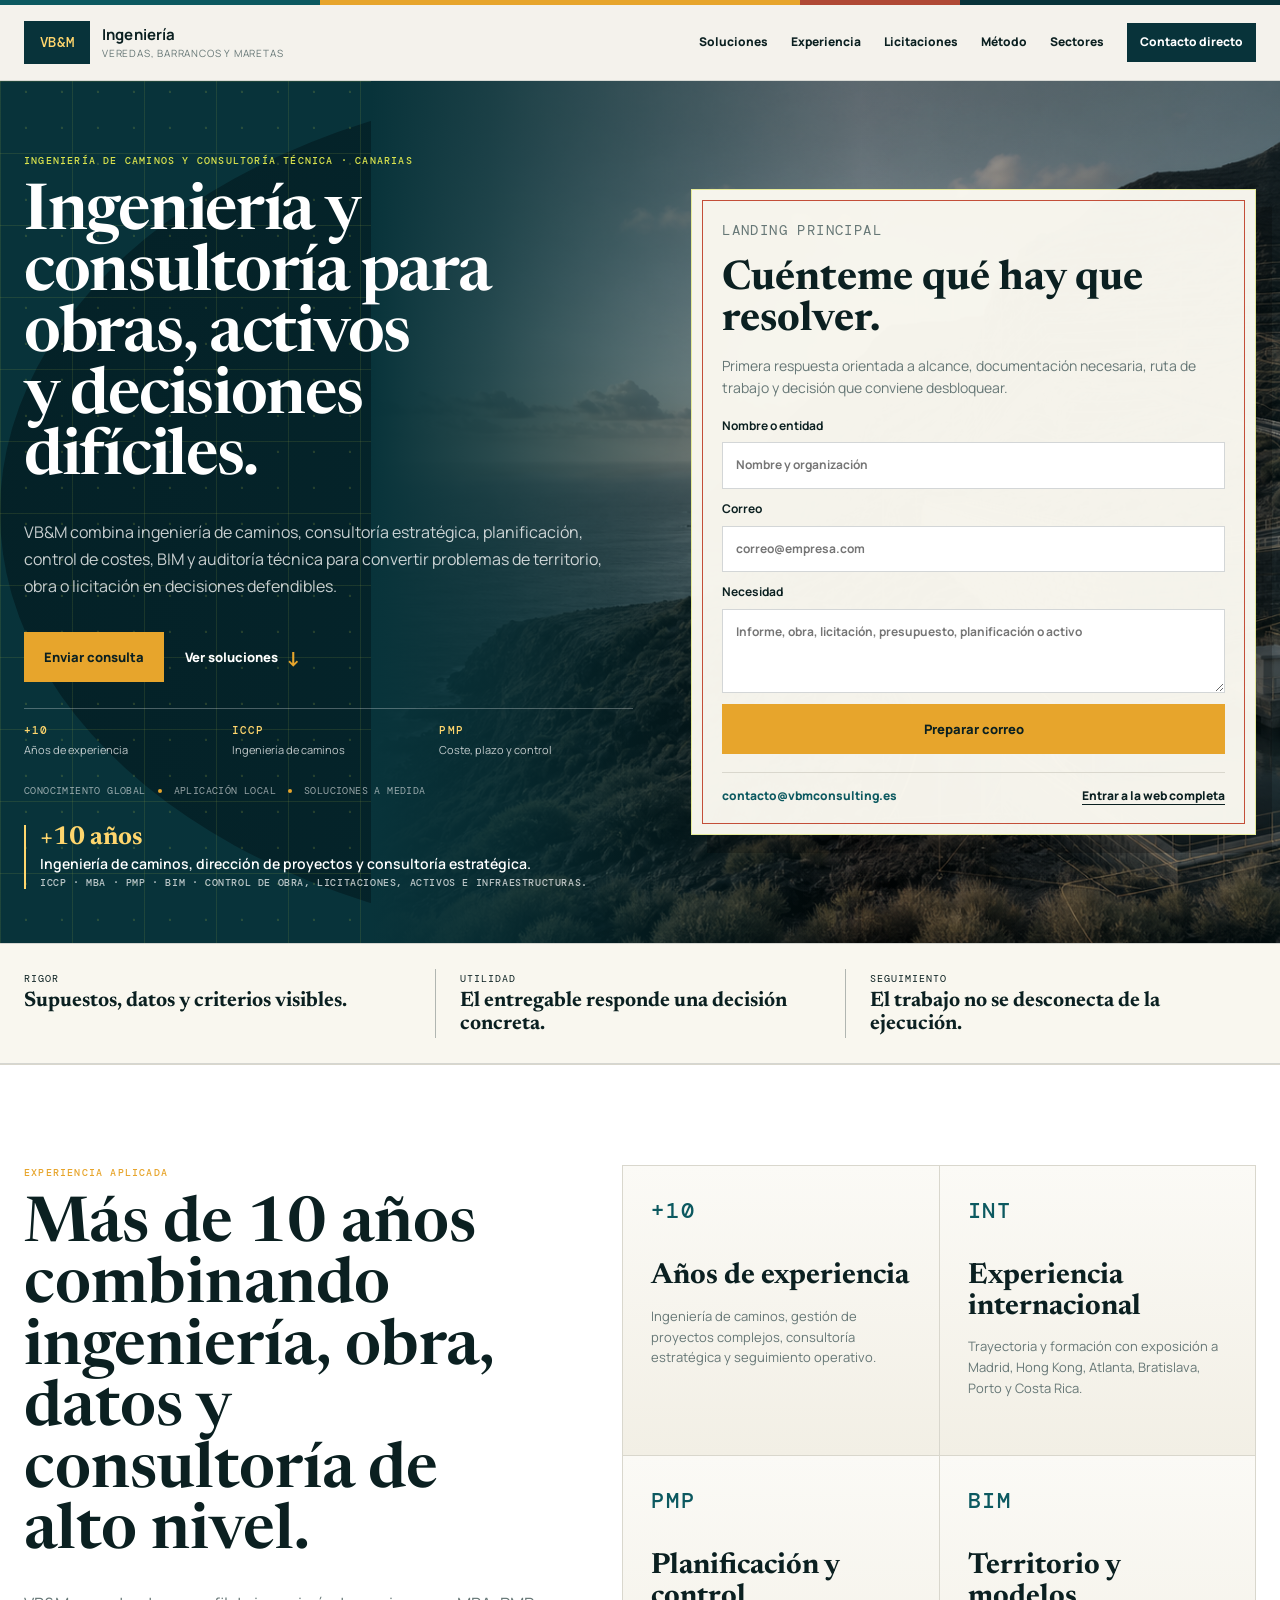
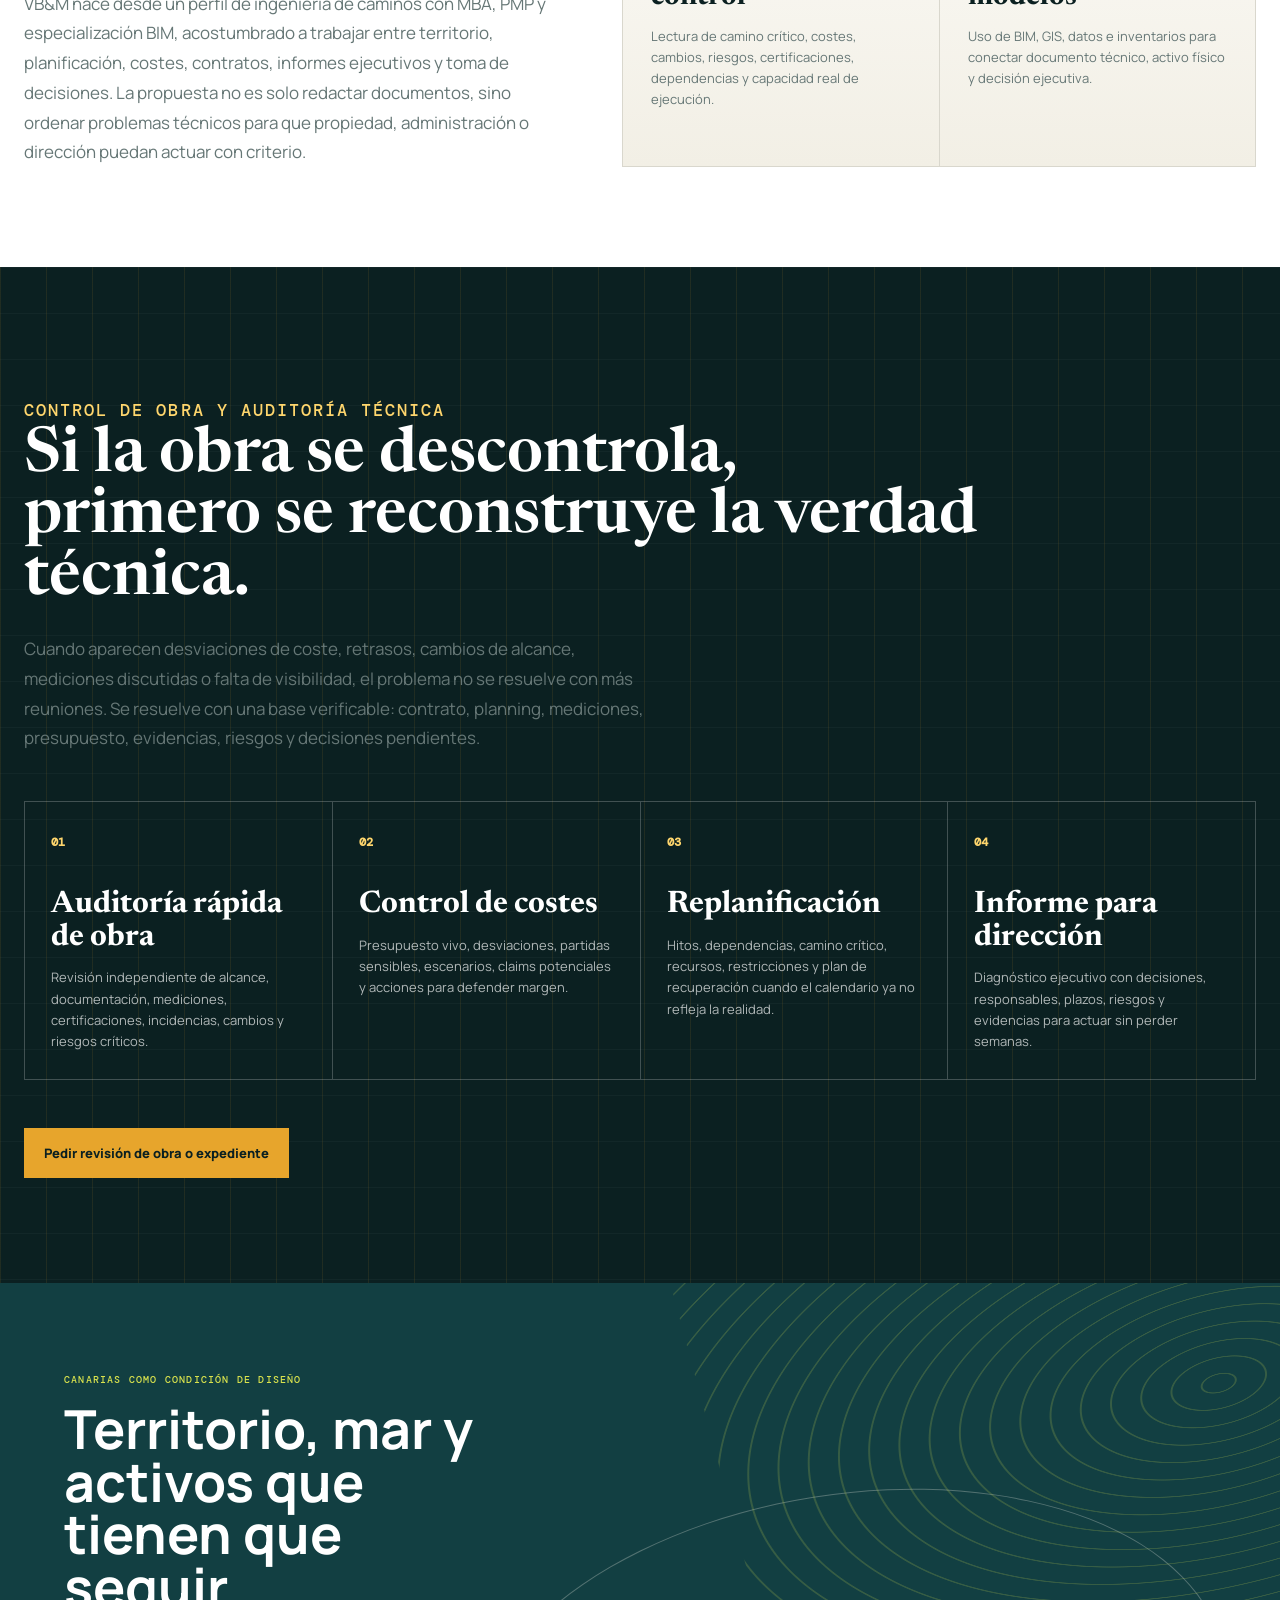
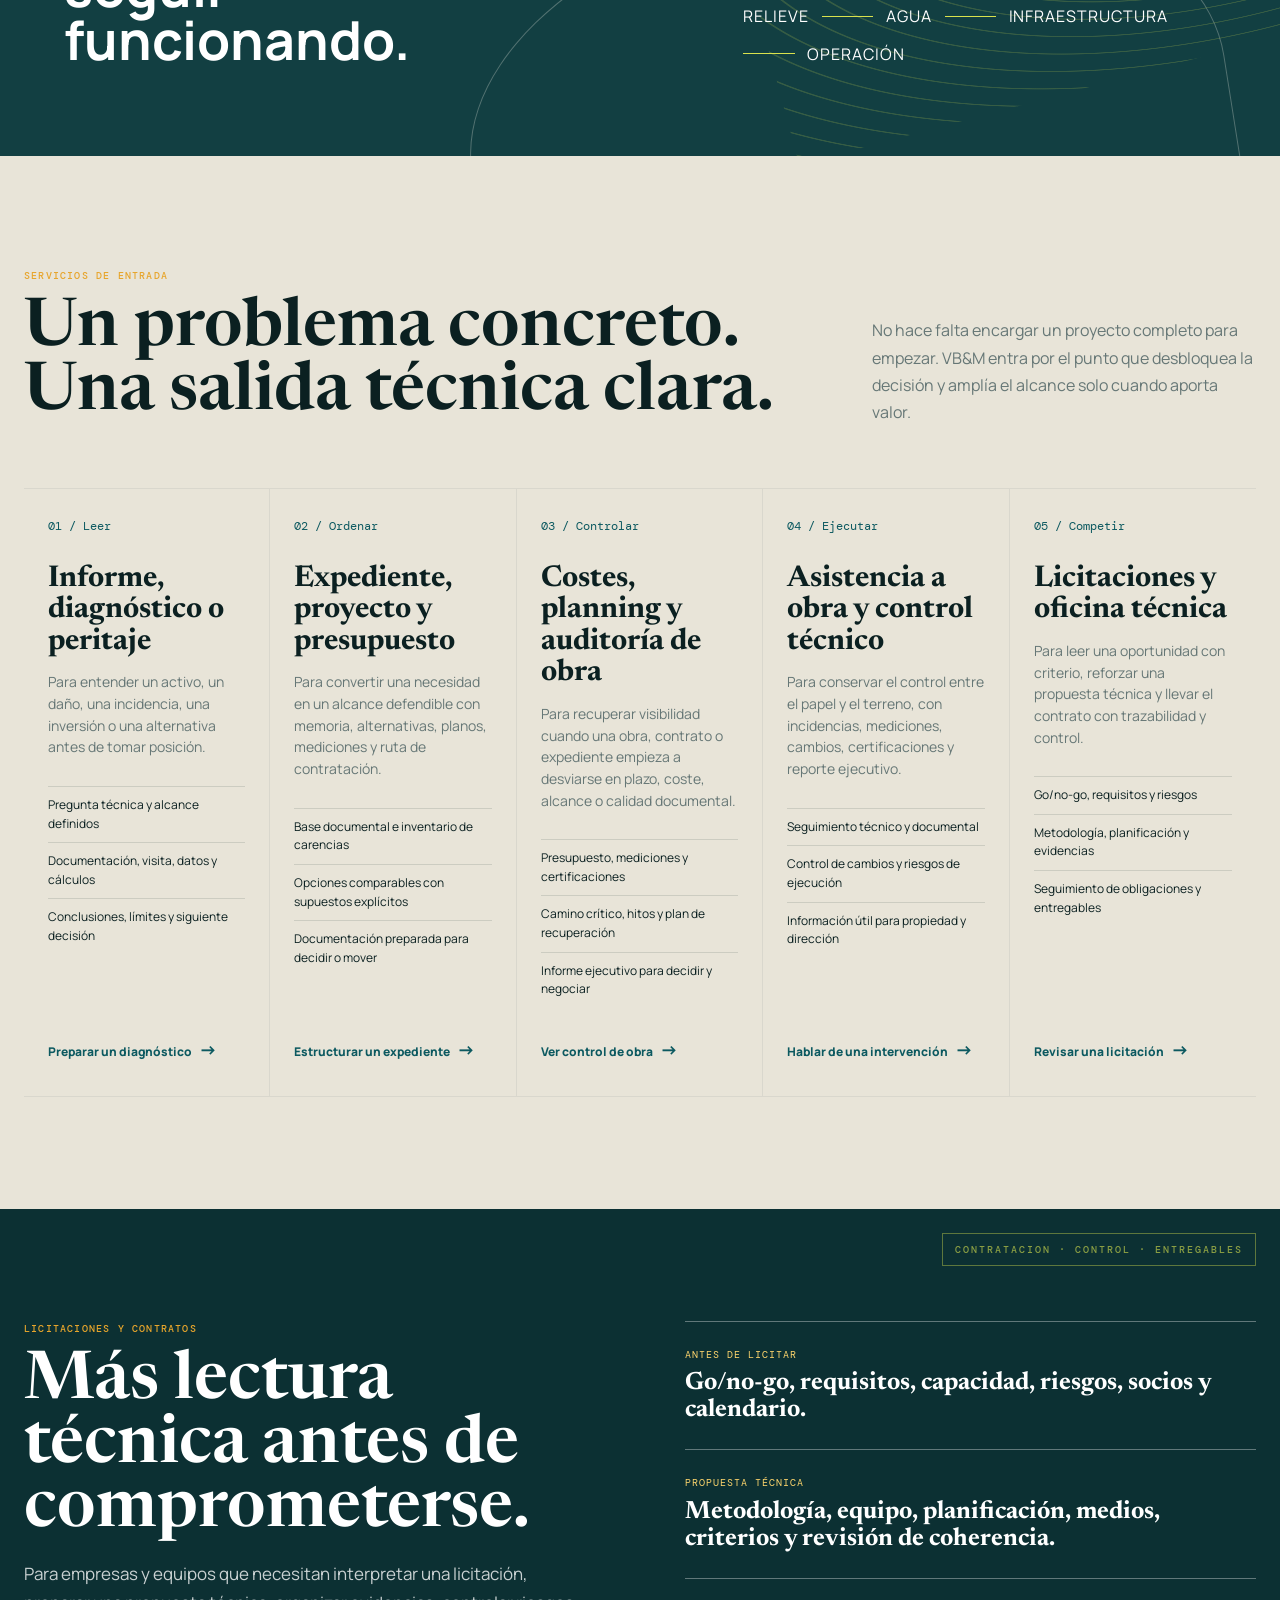
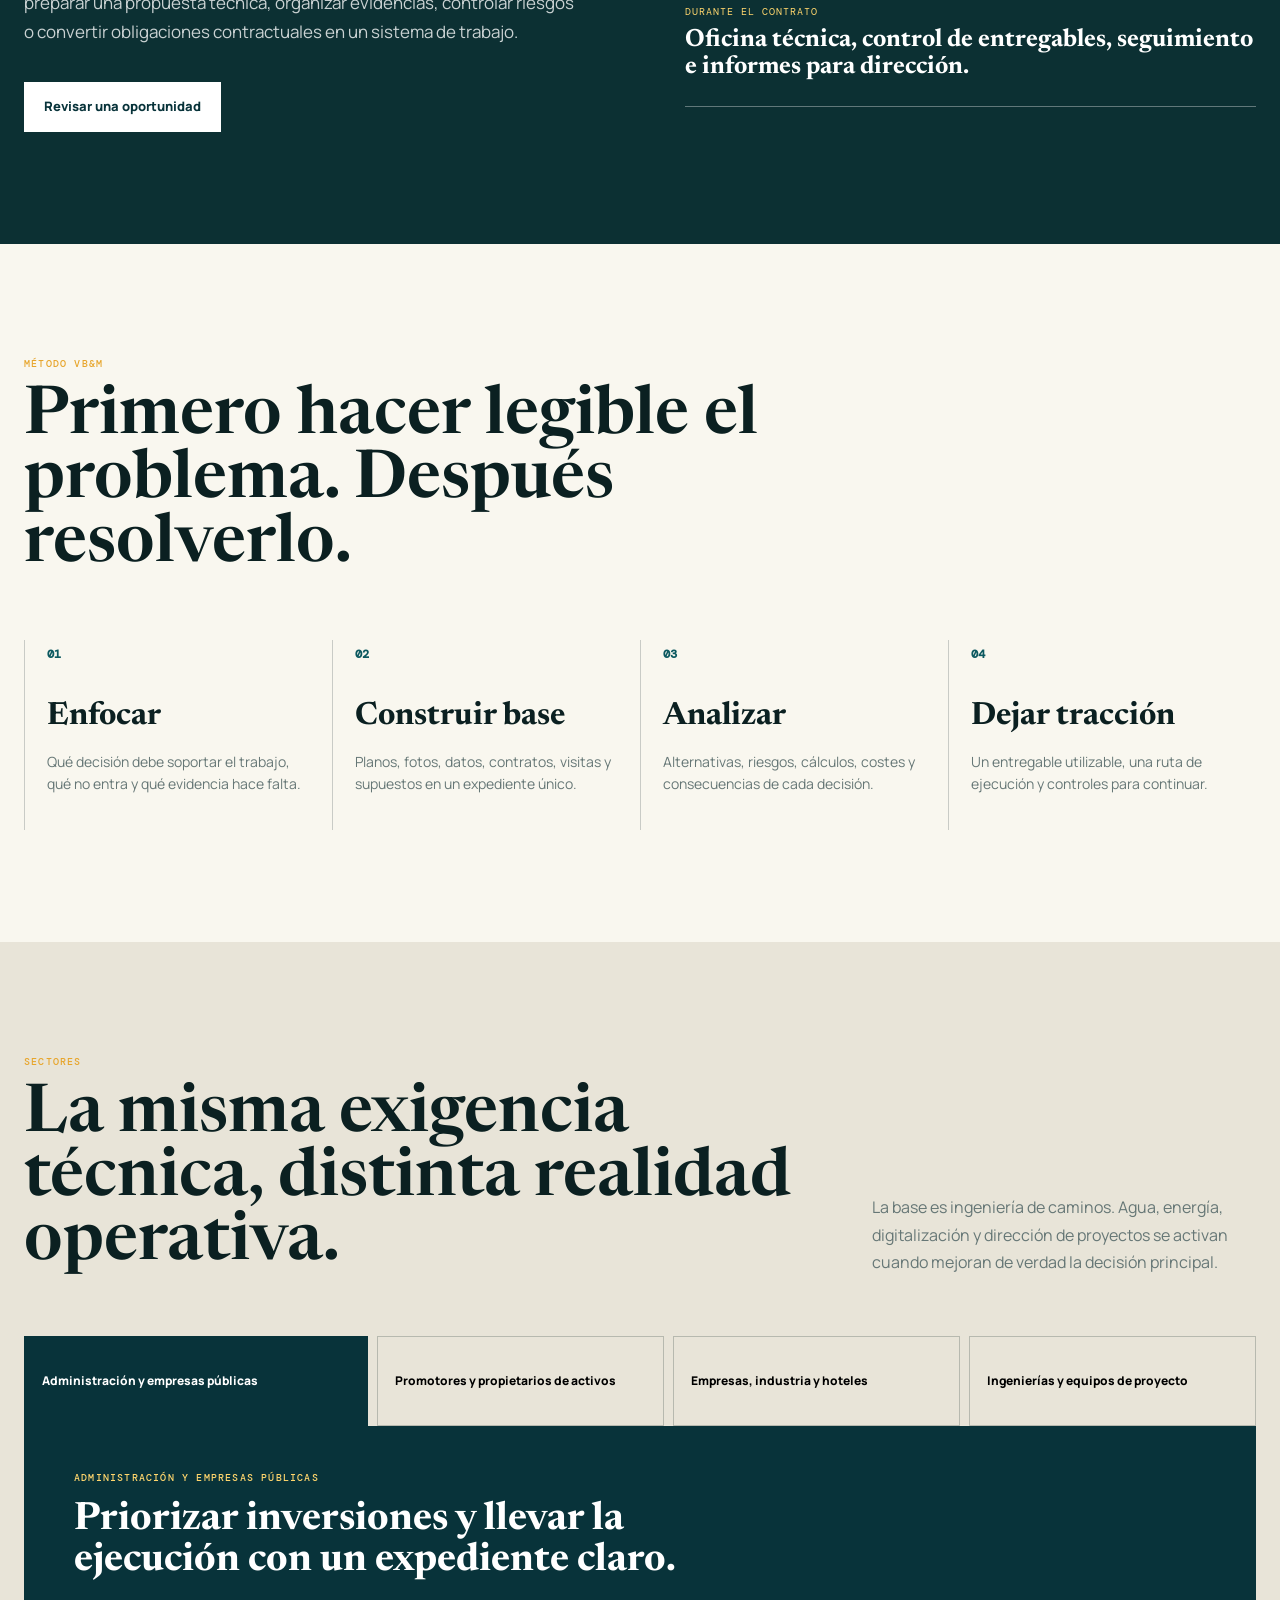
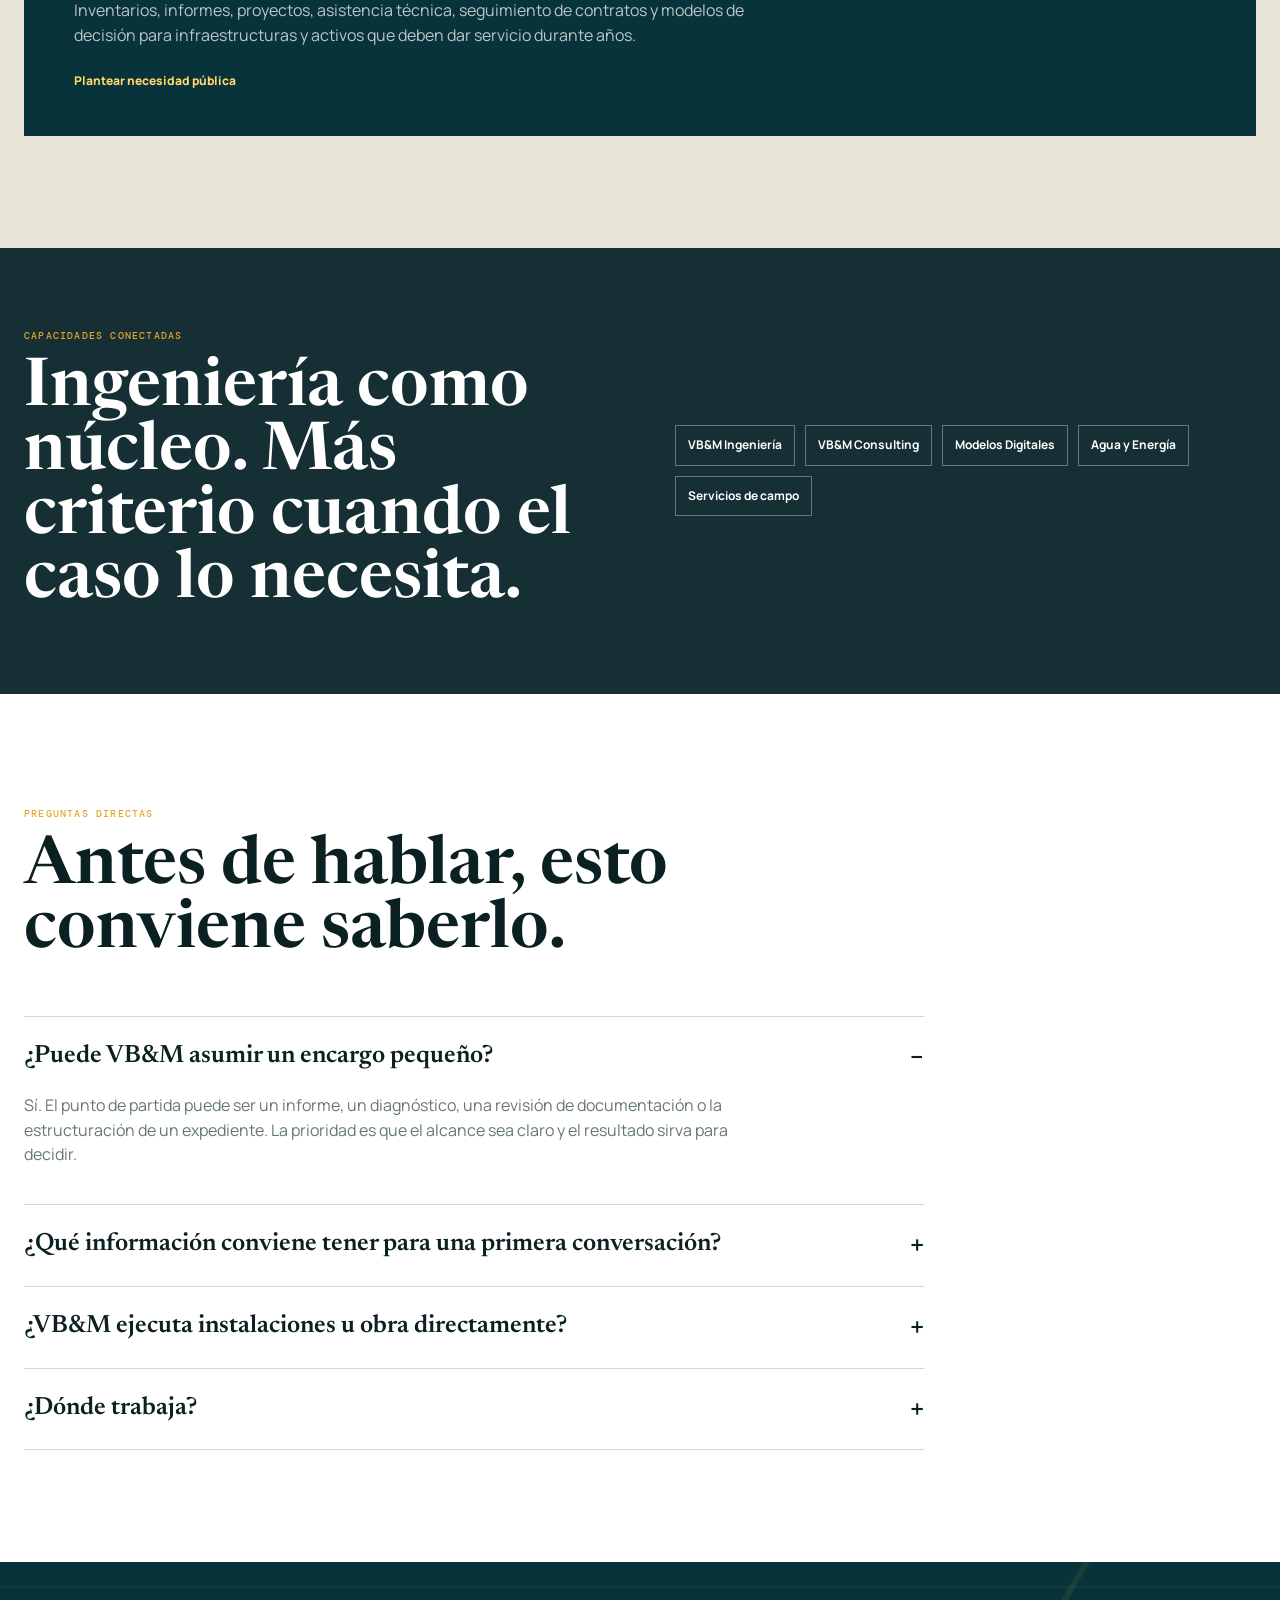
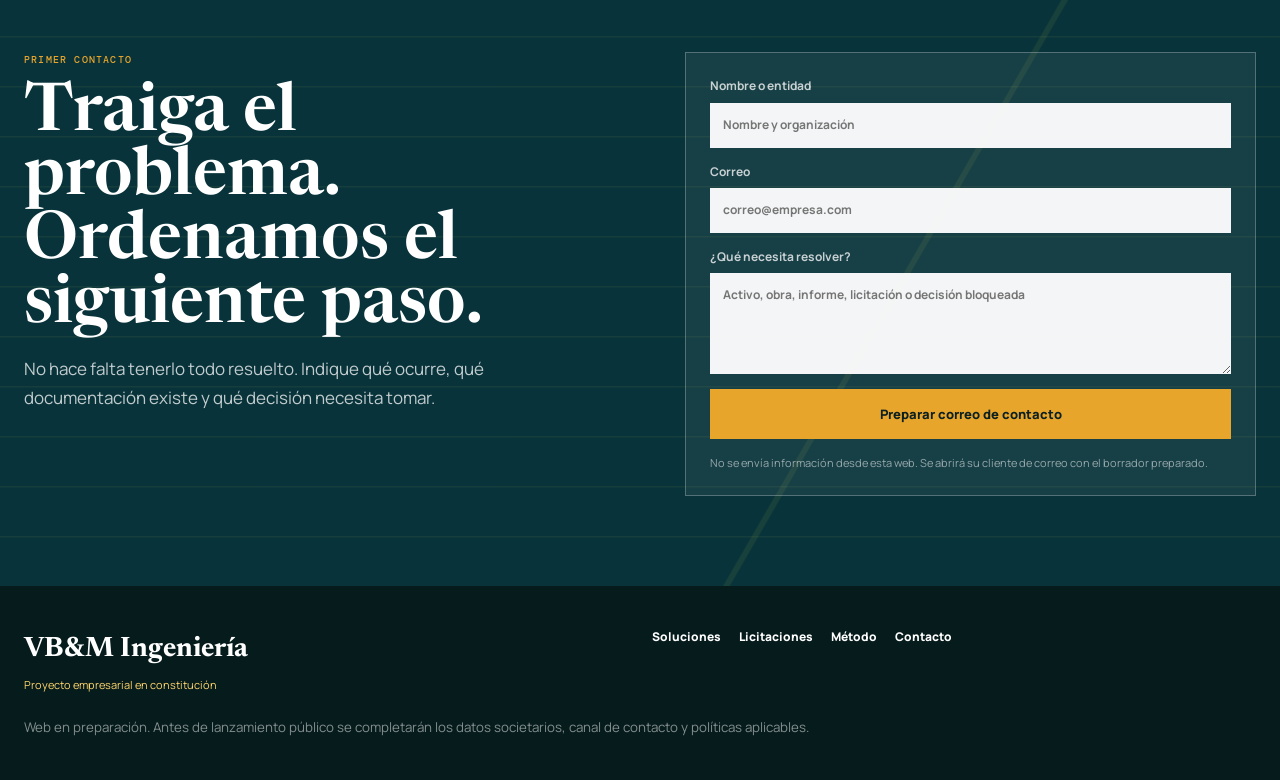
==== commit 92643976: "Add principal VB&M landing" ====
--- a/index.html
+++ b/index.html
@@ -30,7 +30,7 @@
     <a class="brand" href="./" aria-label="VB&M Ingeniería, inicio"><span class="brand-mark">VB&amp;M</span><span><strong>Ingeniería</strong><small>Veredas, Barrancos y Maretas</small></span></a>
     <button class="menu-button" type="button" aria-expanded="false" aria-controls="menu-principal" data-menu-button>Menú</button>
     <nav id="menu-principal" aria-label="Navegación principal" data-menu>
-      <a href="#soluciones">Soluciones</a><a href="#experiencia">Experiencia</a><a href="#licitaciones">Licitaciones</a><a href="#metodo">Método</a><a href="#sectores">Sectores</a><a class="nav-cta" href="#contacto">Plantear encargo</a>
+      <a href="#soluciones">Soluciones</a><a href="#experiencia">Experiencia</a><a href="#licitaciones">Licitaciones</a><a href="#metodo">Método</a><a href="#sectores">Sectores</a><a class="nav-cta" href="#contacto">Contacto directo</a>
     </nav>
   </header>
 
@@ -44,10 +44,10 @@
       </figure>
       <div class="hero-copy">
         <p class="eyebrow">Ingeniería de caminos y consultoría técnica · Canarias</p>
-        <h1>Del territorio y el dato a una decisión que se puede defender.</h1>
-        <p class="hero-lead">Informes, expedientes, proyectos, asistencia a obra y licitaciones para pasar de una necesidad técnica dispersa a una acción clara, trazable y ejecutable.</p>
-        <div class="hero-actions"><a class="button button-primary" href="#contacto">Plantear un caso</a><a class="button button-text" href="#soluciones">Ver servicios de entrada <span aria-hidden="true">↓</span></a></div>
-        <dl class="hero-proof" aria-label="Ámbitos de trabajo"><div><dt>01</dt><dd>Diagnóstico e informe</dd></div><div><dt>02</dt><dd>Expediente y proyecto</dd></div><div><dt>03</dt><dd>Asistencia y control</dd></div></dl>
+        <h1>Ingeniería y consultoría para obras, activos y decisiones difíciles.</h1>
+        <p class="hero-lead">VB&M combina ingeniería de caminos, consultoría estratégica, planificación, control de costes, BIM y auditoría técnica para convertir problemas de territorio, obra o licitación en decisiones defendibles.</p>
+        <div class="hero-actions"><a class="button button-primary" href="#contacto">Enviar consulta</a><a class="button button-text" href="#soluciones">Ver soluciones <span aria-hidden="true">↓</span></a></div>
+        <dl class="hero-proof" aria-label="Credenciales principales"><div><dt>+10</dt><dd>Años de experiencia</dd></div><div><dt>ICCP</dt><dd>Ingeniería de caminos</dd></div><div><dt>PMP</dt><dd>Coste, plazo y control</dd></div></dl>
         <div class="hero-trust"><span>Conocimiento global</span><i></i><span>Aplicación local</span><i></i><span>Soluciones a medida</span></div>
         <div class="hero-cv" aria-label="Trayectoria profesional">
           <strong>+10 años</strong>
@@ -55,13 +55,20 @@
           <small>ICCP · MBA · PMP · BIM · Control de obra, licitaciones, activos e infraestructuras.</small>
         </div>
       </div>
-      <aside class="decision-console" aria-label="Cómo puede ayudar VB&M">
-        <p class="console-label">Punto de partida</p>
-        <h2>¿Qué necesita resolver?</h2>
-        <a href="#encargo-informe"><span>01</span><strong>Tengo un activo, obra o daño que analizar</strong><small>Informe, diagnóstico, peritaje o alternativa.</small></a>
-        <a href="#encargo-expediente"><span>02</span><strong>Necesito convertir una necesidad en expediente</strong><small>Alcance, documentación, mediciones y presupuesto.</small></a>
-        <a href="#control-obra"><span>03</span><strong>La obra se está descontrolando</strong><small>Costes, planificación, cambios, certificaciones y riesgos.</small></a>
-        <a href="#licitaciones"><span>04</span><strong>Necesito reforzar una licitación o contrato</strong><small>Lectura técnica, propuesta, riesgos y seguimiento.</small></a>
+      <aside class="landing-contact" aria-label="Contacto principal VB&M">
+        <p class="console-label">Landing principal</p>
+        <h2>Cuénteme qué hay que resolver.</h2>
+        <p>Primera respuesta orientada a alcance, documentación necesaria, ruta de trabajo y decisión que conviene desbloquear.</p>
+        <form class="contact-form compact-contact-form" data-contact-form>
+          <label>Nombre o entidad<input required name="nombre" autocomplete="name" placeholder="Nombre y organización"></label>
+          <label>Correo<input required name="correo" type="email" autocomplete="email" placeholder="correo@empresa.com"></label>
+          <label>Necesidad<textarea required name="mensaje" rows="3" placeholder="Informe, obra, licitación, presupuesto, planificación o activo"></textarea></label>
+          <button class="button button-primary" type="submit">Preparar correo</button>
+        </form>
+        <div class="contact-direct">
+          <span>contacto@vbmconsulting.es</span>
+          <a href="#soluciones">Entrar a la web completa</a>
+        </div>
       </aside>
     </section>
 
--- a/experience.css
+++ b/experience.css
@@ -136,6 +136,113 @@
   justify-self: start;
 }
 
+.hero {
+  grid-template-columns: minmax(0, 1.08fr) minmax(360px, .92fr);
+  min-height: calc(100svh - 81px);
+}
+
+.hero-copy {
+  padding-bottom: clamp(34px, 6svh, 62px);
+  padding-top: clamp(54px, 8svh, 92px);
+}
+
+.hero-copy h1 {
+  font-size: clamp(44px, 5vw, 76px);
+  max-width: 13ch;
+}
+
+.hero-lead {
+  font-size: 16px;
+  max-width: 60ch;
+}
+
+.hero-proof {
+  margin-top: 26px;
+}
+
+.hero-trust {
+  margin-top: 26px;
+}
+
+.landing-contact {
+  align-self: center;
+  background: rgba(249, 247, 239, .98);
+  border: 1px solid rgba(217, 226, 77, .52);
+  box-shadow: 16px 18px 0 rgba(0, 0, 0, .22);
+  color: var(--ink);
+  margin-right: max(24px, calc((100vw - var(--max)) / 2));
+  padding: 30px;
+  position: relative;
+  z-index: 3;
+}
+
+.landing-contact::after {
+  border: 1px solid var(--vbm-red);
+  content: "";
+  inset: 10px;
+  pointer-events: none;
+  position: absolute;
+}
+
+.landing-contact > * {
+  position: relative;
+  z-index: 1;
+}
+
+.landing-contact h2 {
+  font-family: Newsreader, Georgia, serif;
+  font-size: clamp(34px, 3.2vw, 48px);
+  line-height: 1;
+  margin: 8px 0 14px;
+}
+
+.landing-contact > p {
+  color: var(--mist);
+  font-size: 14px;
+  line-height: 1.55;
+  margin: 0 0 18px;
+}
+
+.compact-contact-form {
+  background: transparent;
+  border: 0;
+  gap: 11px;
+  padding: 0;
+}
+
+.compact-contact-form label {
+  color: var(--ink);
+}
+
+.compact-contact-form input,
+.compact-contact-form textarea {
+  background: #fff;
+  border: 1px solid rgba(11, 32, 33, .18);
+}
+
+.contact-direct {
+  align-items: center;
+  border-top: 1px solid var(--line);
+  display: flex;
+  flex-wrap: wrap;
+  gap: 10px 18px;
+  justify-content: space-between;
+  margin-top: 18px;
+  padding-top: 14px;
+}
+
+.contact-direct span {
+  color: var(--sea);
+  font: 800 12px Manrope, sans-serif;
+}
+
+.contact-direct a {
+  color: var(--ink);
+  font: 800 12px Manrope, sans-serif;
+  text-decoration: underline;
+  text-underline-offset: 4px;
+}
+
 .solution-grid {
   grid-template-columns: repeat(5, 1fr);
 }
@@ -161,6 +268,10 @@
 @media (max-width: 920px) {
   .experience-section {
     grid-template-columns: 1fr;
+  }
+
+  .landing-contact {
+    margin: 0 24px 60px;
   }
 }
 
@@ -175,4 +286,9 @@
   .solution-grid {
     grid-template-columns: 1fr;
   }
-}
+
+  .landing-contact {
+    margin: 0 18px 42px;
+    padding: 25px;
+  }
+}
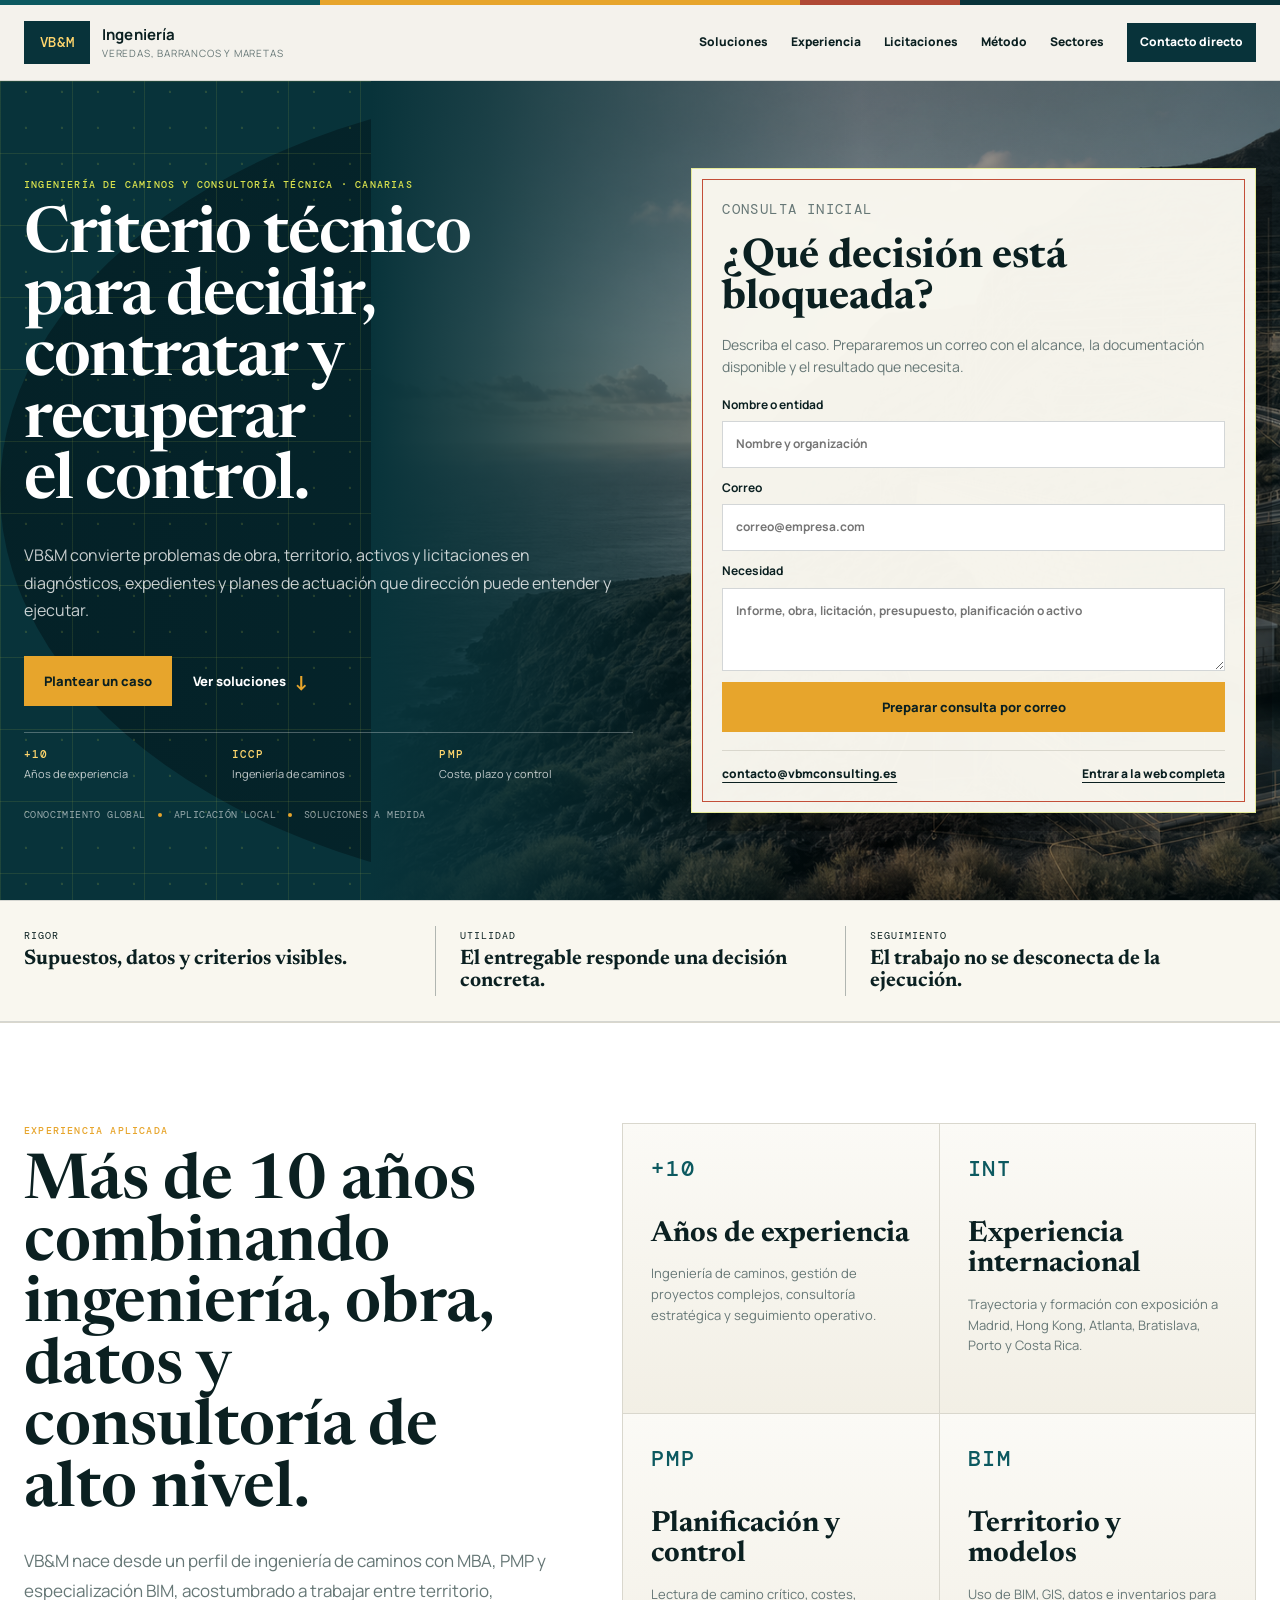
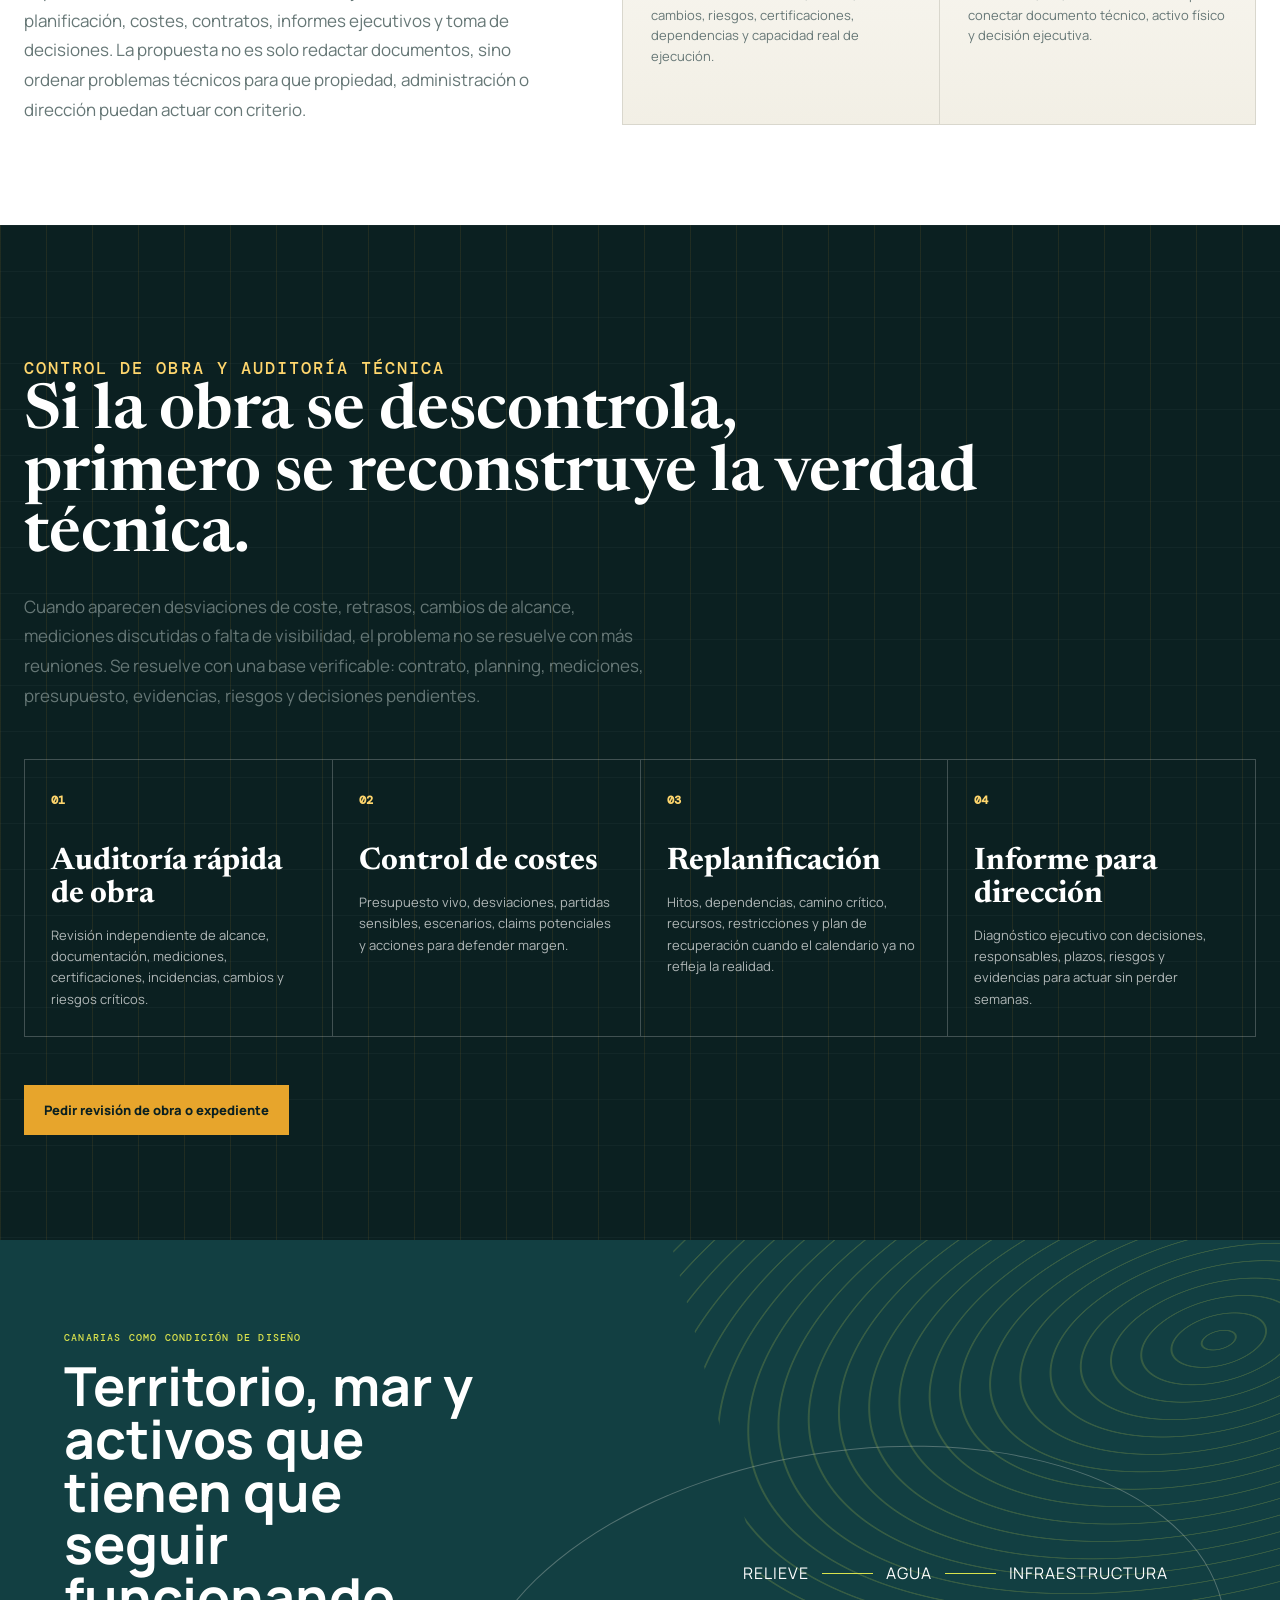
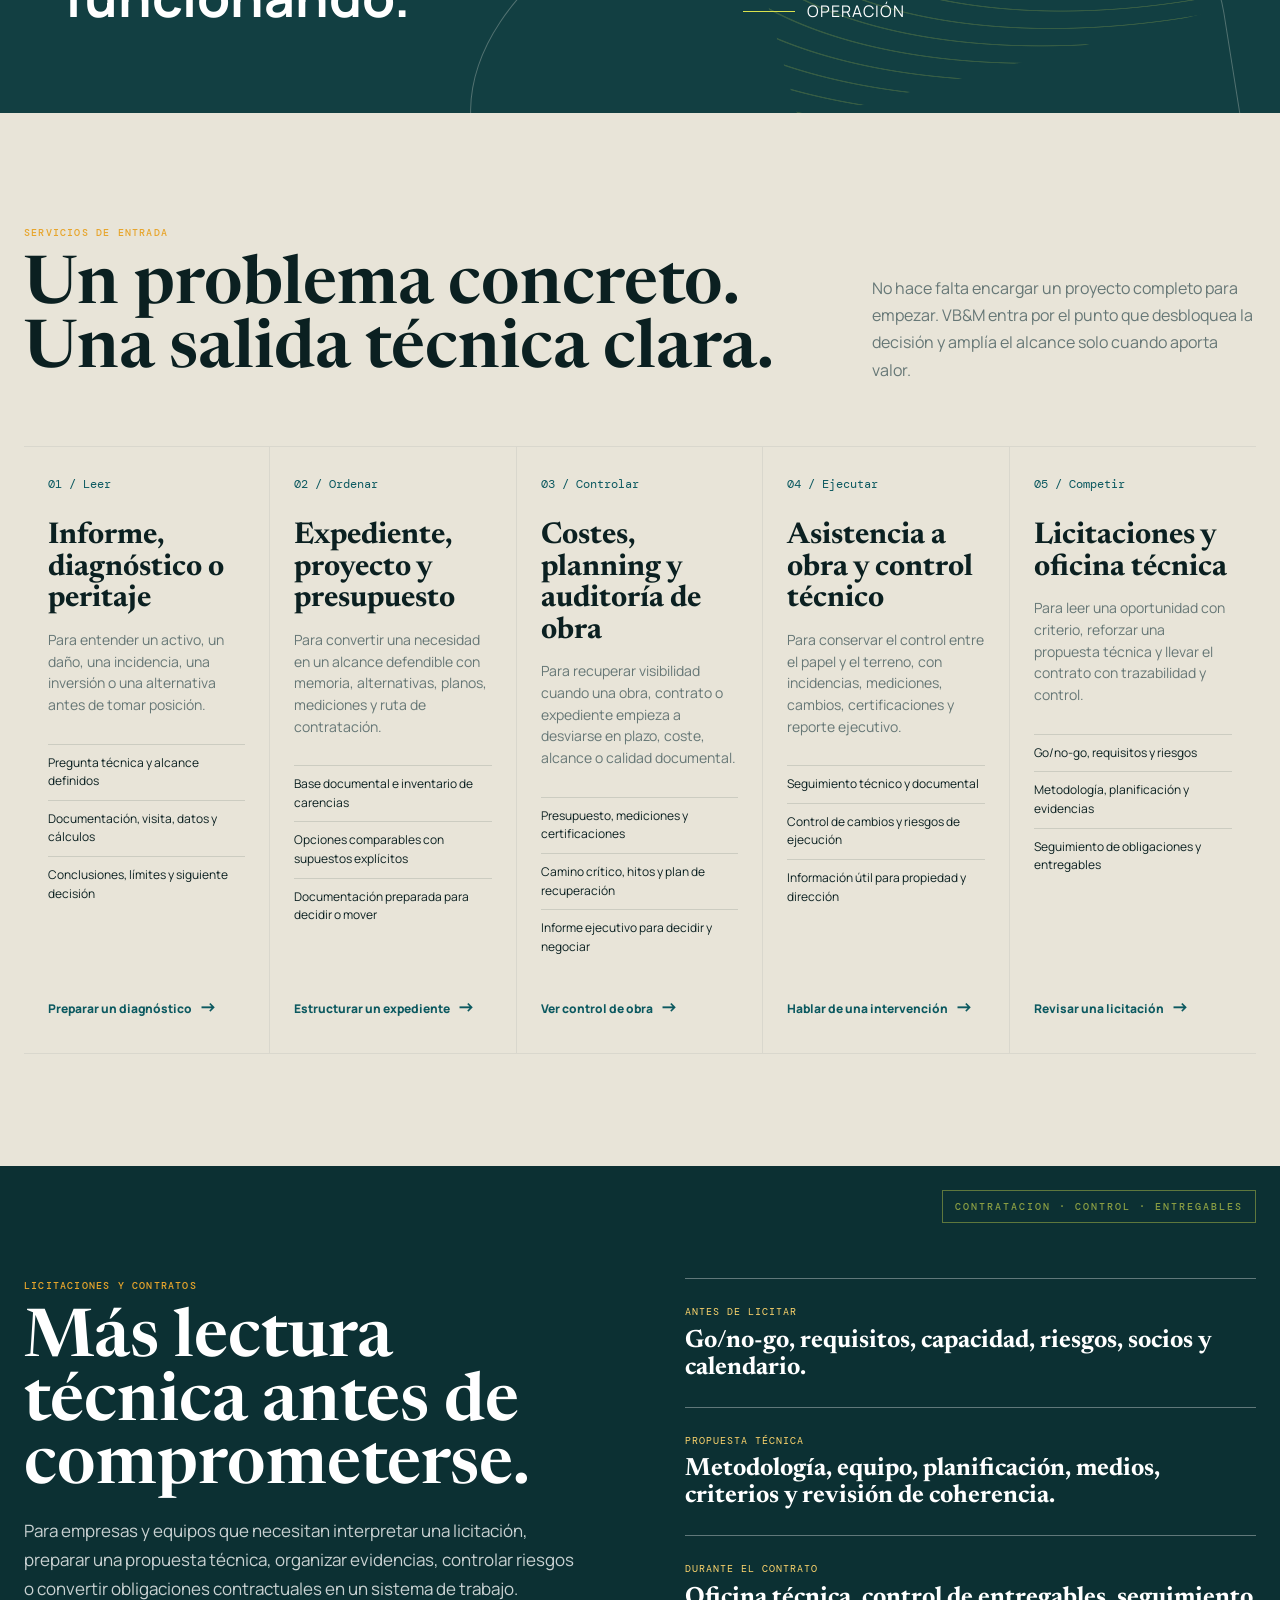
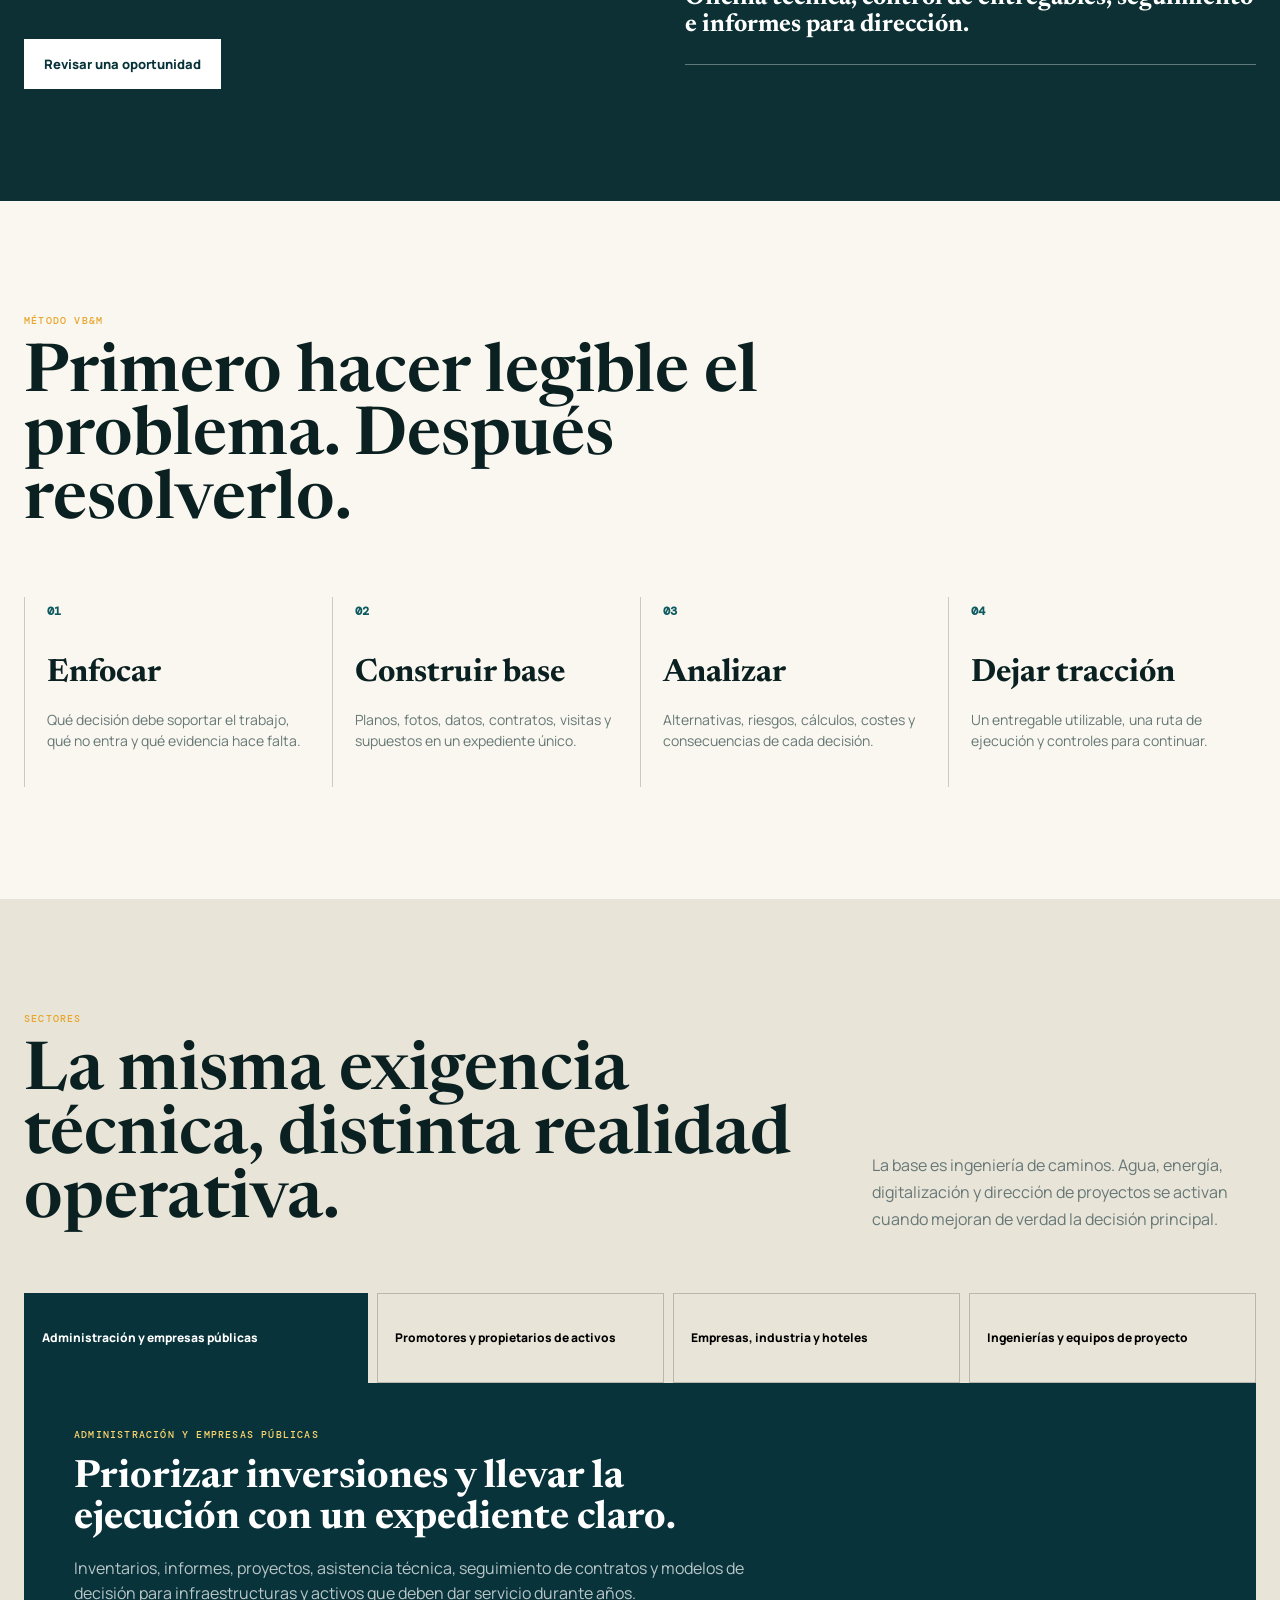
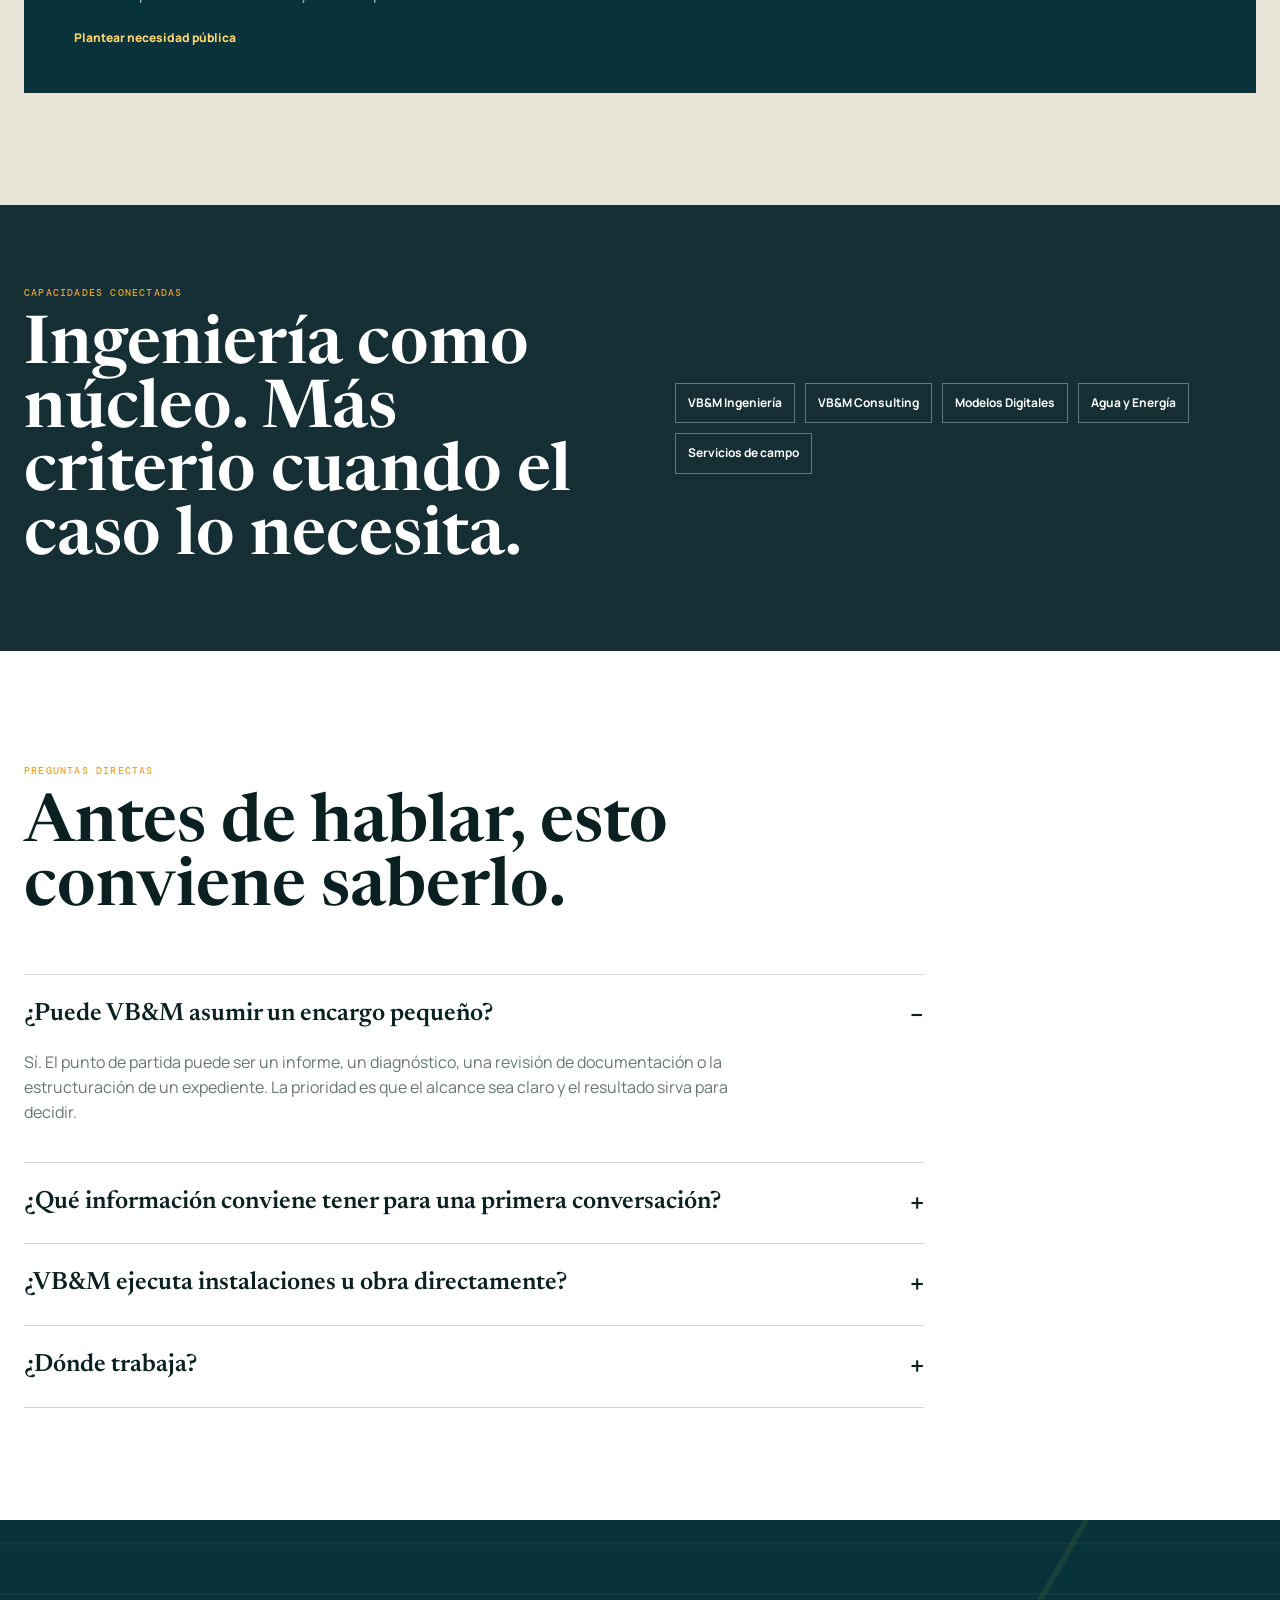
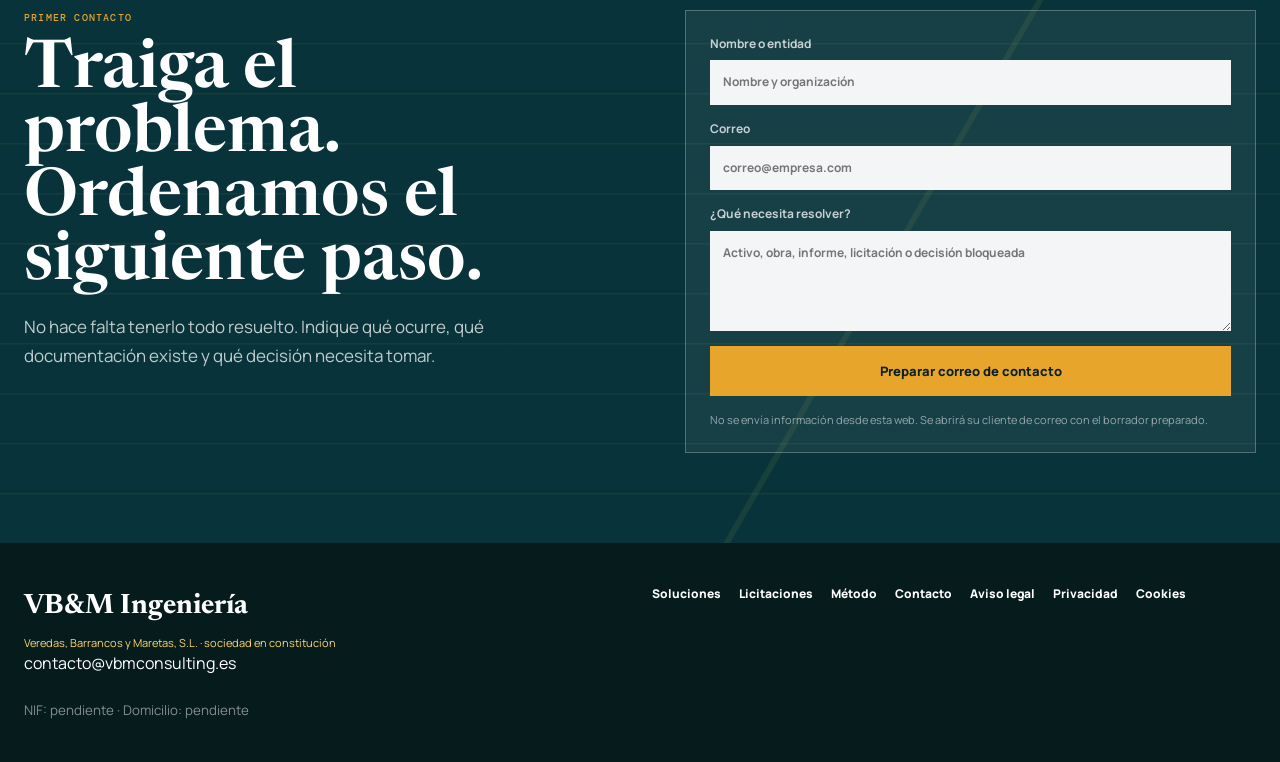
==== commit cfbbde8a: "Publicar landing y textos legales" ====
--- a/index.html
+++ b/index.html
@@ -7,6 +7,20 @@
   <meta name="description" content="VB&M Ingeniería prepara informes, expedientes, peritajes, asistencia técnica y apoyo a licitaciones para infraestructuras, activos y territorio en Canarias.">
   <meta name="robots" content="index,follow,max-image-preview:large">
   <meta name="theme-color" content="#0c2f36">
+  <link rel="canonical" href="https://vbmconsulting.es/">
+  <link rel="alternate" type="text/plain" href="https://vbmconsulting.es/llms.txt" title="Contexto de VB&M Ingeniería para asistentes">
+  <meta property="og:type" content="website">
+  <meta property="og:locale" content="es_ES">
+  <meta property="og:site_name" content="VB&M Ingeniería">
+  <meta property="og:title" content="VB&M Ingeniería | Decisiones técnicas para territorio e infraestructuras">
+  <meta property="og:description" content="Informes, expedientes, peritajes, asistencia técnica, control de obra y apoyo a licitaciones desde Canarias.">
+  <meta property="og:url" content="https://vbmconsulting.es/">
+  <meta property="og:image" content="https://vbmconsulting.es/assets/vbm-territory-bim-v01.png">
+  <meta property="og:image:alt" content="Infraestructura sobre territorio canario con lectura técnica y modelo digital BIM">
+  <meta name="twitter:card" content="summary_large_image">
+  <meta name="twitter:title" content="VB&M Ingeniería | Territorio, obra y decisión">
+  <meta name="twitter:description" content="Ingeniería de caminos y consultoría técnica para convertir problemas complejos en decisiones ejecutables.">
+  <meta name="twitter:image" content="https://vbmconsulting.es/assets/vbm-territory-bim-v01.png">
   <link rel="preconnect" href="https://fonts.googleapis.com">
   <link rel="preconnect" href="https://fonts.gstatic.com" crossorigin>
   <link href="https://fonts.googleapis.com/css2?family=DM+Mono:wght@400;500&family=Manrope:wght@400;500;600;700;800&family=Newsreader:opsz,wght@6..72,500;6..72,600;6..72,700&display=swap" rel="stylesheet">
@@ -19,7 +33,8 @@
   <script type="application/ld+json">
   {"@context":"https://schema.org","@graph":[
     {"@type":"ProfessionalService","@id":"https://vbmconsulting.es/#ingenieria","name":"VB&M Ingeniería","description":"Ingeniería de caminos y consultoría técnica para informes, expedientes, asistencia de obra, auditoría técnica, control de costes, planificación, activos e infraestructuras.","areaServed":{"@type":"Place","name":"Canarias"},"knowsAbout":["ingeniería de caminos","informes técnicos","peritajes","asistencia técnica","licitaciones","infraestructuras","gestión de activos","control de costes","planificación de obra","auditoría de obra","consultoría estratégica","PMP","BIM","GIS"],"url":"https://vbmconsulting.es/"},
-    {"@type":"WebSite","name":"VB&M Ingeniería","url":"https://vbmconsulting.es/","inLanguage":"es","description":"Soluciones de ingeniería y consultoría técnica desde Canarias."}
+    {"@type":"WebSite","@id":"https://vbmconsulting.es/#website","name":"VB&M Ingeniería","url":"https://vbmconsulting.es/","inLanguage":"es","description":"Soluciones de ingeniería y consultoría técnica desde Canarias."},
+    {"@type":"WebPage","@id":"https://vbmconsulting.es/#webpage","url":"https://vbmconsulting.es/","name":"VB&M Ingeniería | Decisiones técnicas para territorio e infraestructuras","isPartOf":{"@id":"https://vbmconsulting.es/#website"},"about":{"@id":"https://vbmconsulting.es/#ingenieria"},"inLanguage":"es","dateModified":"2026-08-17"}
   ]}
   </script>
 </head>
@@ -44,29 +59,24 @@
       </figure>
       <div class="hero-copy">
         <p class="eyebrow">Ingeniería de caminos y consultoría técnica · Canarias</p>
-        <h1>Ingeniería y consultoría para obras, activos y decisiones difíciles.</h1>
-        <p class="hero-lead">VB&M combina ingeniería de caminos, consultoría estratégica, planificación, control de costes, BIM y auditoría técnica para convertir problemas de territorio, obra o licitación en decisiones defendibles.</p>
-        <div class="hero-actions"><a class="button button-primary" href="#contacto">Enviar consulta</a><a class="button button-text" href="#soluciones">Ver soluciones <span aria-hidden="true">↓</span></a></div>
+        <h1>Criterio técnico para decidir, contratar y recuperar el control.</h1>
+        <p class="hero-lead">VB&M convierte problemas de obra, territorio, activos y licitaciones en diagnósticos, expedientes y planes de actuación que dirección puede entender y ejecutar.</p>
+        <div class="hero-actions"><a class="button button-primary" href="#contacto">Plantear un caso</a><a class="button button-text" href="#soluciones">Ver soluciones <span aria-hidden="true">↓</span></a></div>
         <dl class="hero-proof" aria-label="Credenciales principales"><div><dt>+10</dt><dd>Años de experiencia</dd></div><div><dt>ICCP</dt><dd>Ingeniería de caminos</dd></div><div><dt>PMP</dt><dd>Coste, plazo y control</dd></div></dl>
         <div class="hero-trust"><span>Conocimiento global</span><i></i><span>Aplicación local</span><i></i><span>Soluciones a medida</span></div>
-        <div class="hero-cv" aria-label="Trayectoria profesional">
-          <strong>+10 años</strong>
-          <span>Ingeniería de caminos, dirección de proyectos y consultoría estratégica.</span>
-          <small>ICCP · MBA · PMP · BIM · Control de obra, licitaciones, activos e infraestructuras.</small>
-        </div>
       </div>
       <aside class="landing-contact" aria-label="Contacto principal VB&M">
-        <p class="console-label">Landing principal</p>
-        <h2>Cuénteme qué hay que resolver.</h2>
-        <p>Primera respuesta orientada a alcance, documentación necesaria, ruta de trabajo y decisión que conviene desbloquear.</p>
+        <p class="console-label">Consulta inicial</p>
+        <h2>¿Qué decisión está bloqueada?</h2>
+        <p>Describa el caso. Prepararemos un correo con el alcance, la documentación disponible y el resultado que necesita.</p>
         <form class="contact-form compact-contact-form" data-contact-form>
           <label>Nombre o entidad<input required name="nombre" autocomplete="name" placeholder="Nombre y organización"></label>
           <label>Correo<input required name="correo" type="email" autocomplete="email" placeholder="correo@empresa.com"></label>
           <label>Necesidad<textarea required name="mensaje" rows="3" placeholder="Informe, obra, licitación, presupuesto, planificación o activo"></textarea></label>
-          <button class="button button-primary" type="submit">Preparar correo</button>
+          <button class="button button-primary" type="submit">Preparar consulta por correo</button>
         </form>
         <div class="contact-direct">
-          <span>contacto@vbmconsulting.es</span>
+          <a href="mailto:contacto@vbmconsulting.es">contacto@vbmconsulting.es</a>
           <a href="#soluciones">Entrar a la web completa</a>
         </div>
       </aside>
@@ -150,7 +160,7 @@
 
     <section class="contact-section" id="contacto"><div><p class="eyebrow">Primer contacto</p><h2>Traiga el problema. Ordenamos el siguiente paso.</h2><p>No hace falta tenerlo todo resuelto. Indique qué ocurre, qué documentación existe y qué decisión necesita tomar.</p></div><form class="contact-form" data-contact-form><label>Nombre o entidad<input required name="nombre" autocomplete="name" placeholder="Nombre y organización"></label><label>Correo<input required name="correo" type="email" autocomplete="email" placeholder="correo@empresa.com"></label><label>¿Qué necesita resolver?<textarea required name="mensaje" rows="4" placeholder="Activo, obra, informe, licitación o decisión bloqueada"></textarea></label><button class="button button-primary" type="submit">Preparar correo de contacto</button><p class="form-note">No se envía información desde esta web. Se abrirá su cliente de correo con el borrador preparado.</p></form></section>
   </main>
-  <footer class="site-footer"><div><strong>VB&M Ingeniería</strong><span>Proyecto empresarial en constitución</span></div><nav><a href="#soluciones">Soluciones</a><a href="#licitaciones">Licitaciones</a><a href="#metodo">Método</a><a href="#contacto">Contacto</a></nav><small>Web en preparación. Antes de lanzamiento público se completarán los datos societarios, canal de contacto y políticas aplicables.</small></footer>
+  <footer class="site-footer"><div><strong>VB&M Ingeniería</strong><span>Veredas, Barrancos y Maretas, S.L. · sociedad en constitución</span><a href="mailto:contacto@vbmconsulting.es">contacto@vbmconsulting.es</a></div><nav><a href="#soluciones">Soluciones</a><a href="#licitaciones">Licitaciones</a><a href="#metodo">Método</a><a href="#contacto">Contacto</a><a href="aviso-legal.html">Aviso legal</a><a href="privacidad.html">Privacidad</a><a href="cookies.html">Cookies</a></nav><small>NIF: pendiente · Domicilio: pendiente</small></footer>
   <script src="main.js" defer></script>
   <script src="modern.js" defer></script>
 </body>
--- a/experience.css
+++ b/experience.css
@@ -266,16 +266,68 @@
 }
 
 @media (max-width: 920px) {
+  .hero {
+    display: grid;
+    grid-template-columns: 1fr;
+    min-height: auto;
+  }
+
+  .hero-copy {
+    padding: 72px 24px 36px;
+  }
+
+  .hero-copy h1 {
+    max-width: 14ch;
+  }
+
   .experience-section {
     grid-template-columns: 1fr;
   }
 
   .landing-contact {
-    margin: 0 24px 60px;
+    margin: 0 24px 64px;
+    width: auto;
   }
 }
 
 @media (max-width: 620px) {
+  .hero-copy {
+    padding: 56px 18px 30px;
+  }
+
+  .hero-copy h1 {
+    font-size: clamp(40px, 12vw, 48px);
+    line-height: .94;
+    max-width: none;
+  }
+
+  .hero-lead {
+    font-size: 15px;
+    line-height: 1.55;
+  }
+
+  .hero-proof {
+    grid-template-columns: repeat(3, minmax(0, 1fr));
+  }
+
+  .hero-proof dt {
+    font-size: 24px;
+  }
+
+  .hero-proof dd {
+    font-size: 10px;
+  }
+
+  .hero-trust {
+    align-items: flex-start;
+    flex-direction: column;
+    gap: 8px;
+  }
+
+  .hero-trust i {
+    display: none;
+  }
+
   .experience-section,
   .control-section {
     padding: 76px 18px;
@@ -289,6 +341,15 @@
 
   .landing-contact {
     margin: 0 18px 42px;
-    padding: 25px;
-  }
-}
+    padding: 24px 22px;
+  }
+
+  .landing-contact h2 {
+    font-size: 38px;
+  }
+
+  .contact-direct {
+    align-items: flex-start;
+    flex-direction: column;
+  }
+}
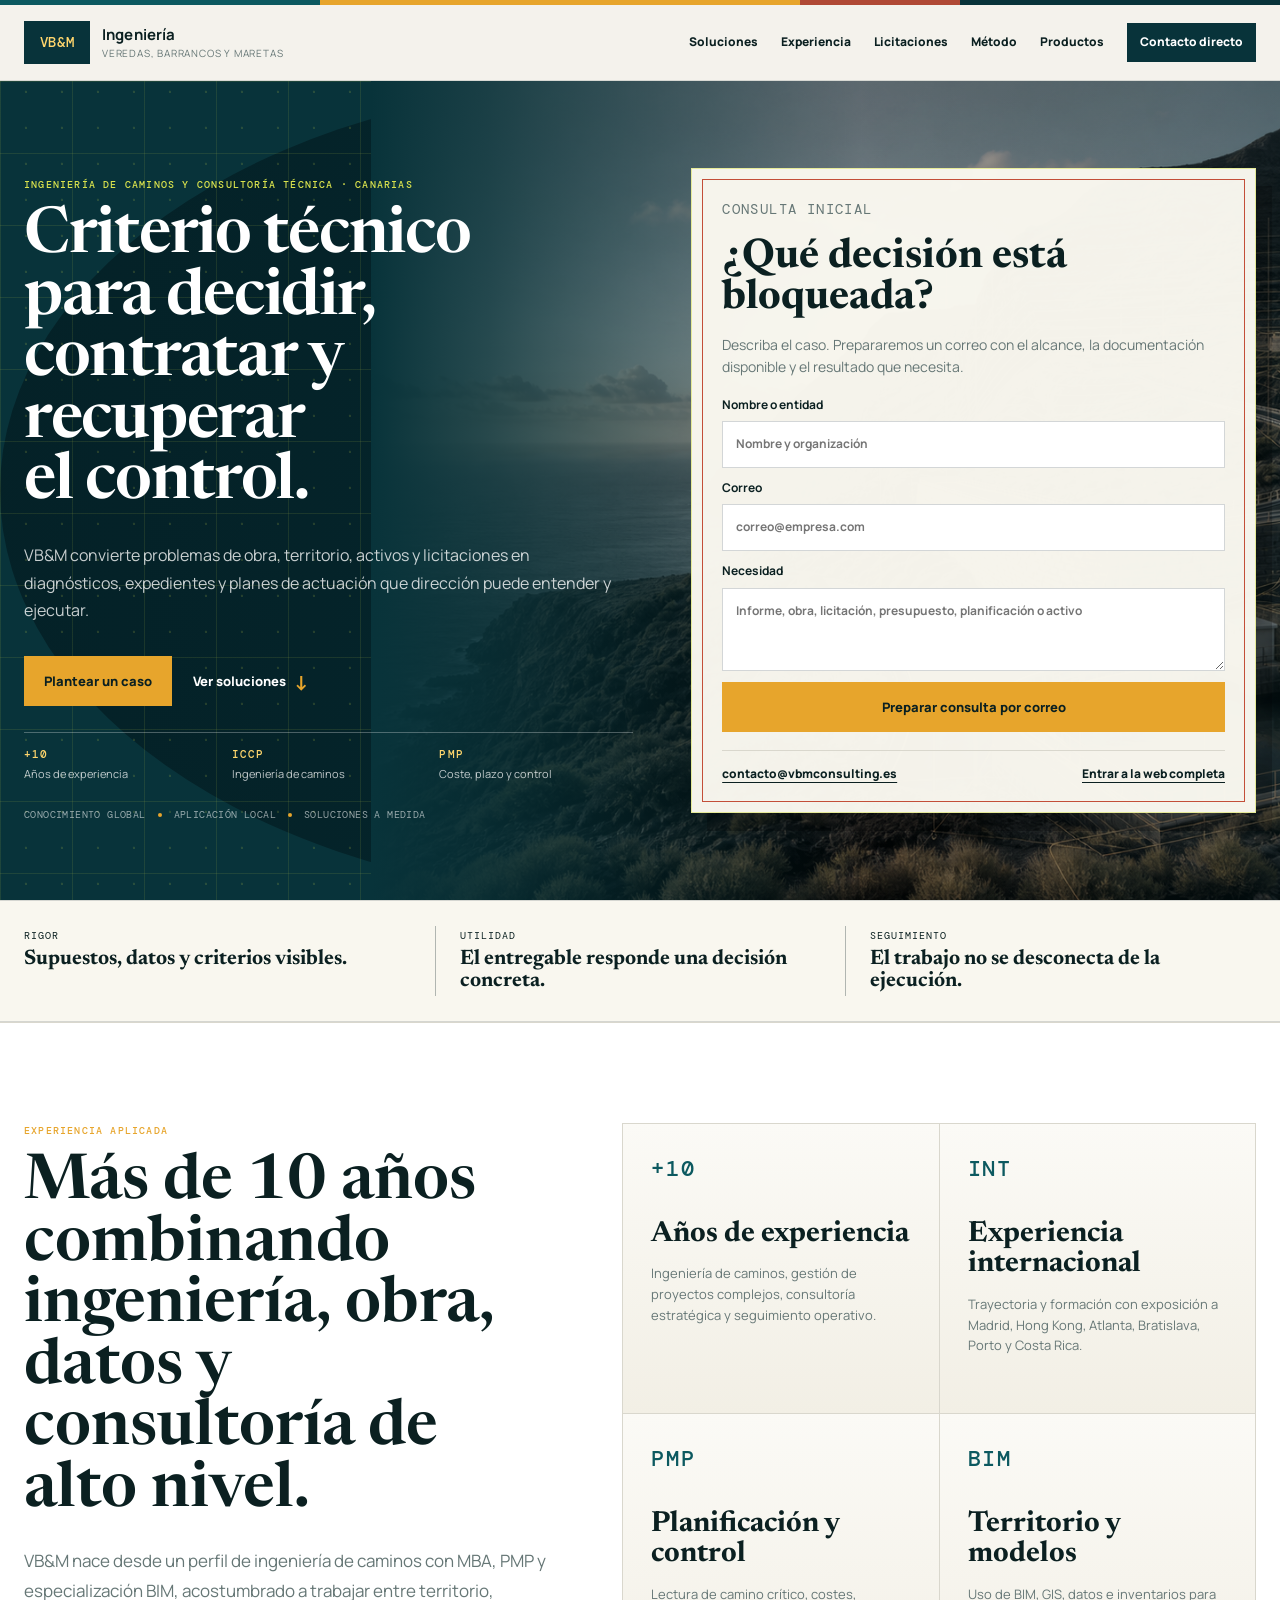
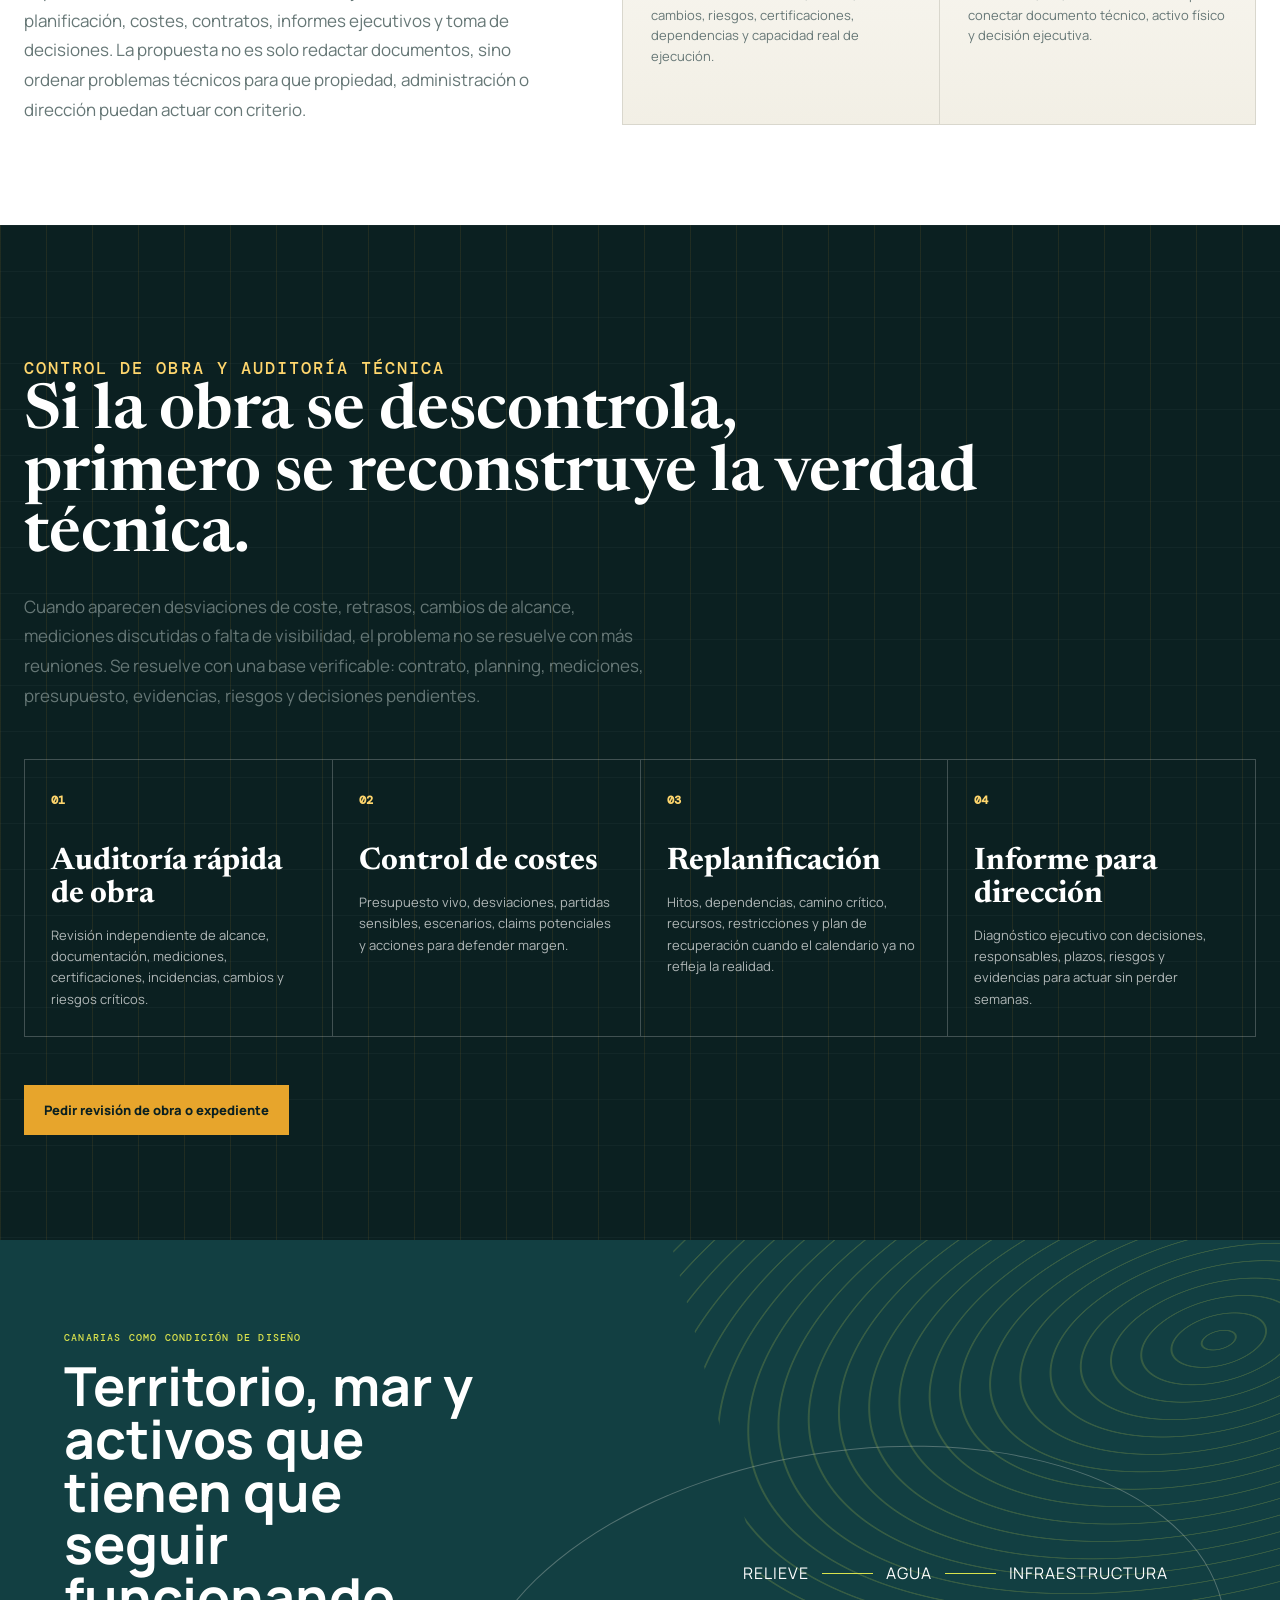
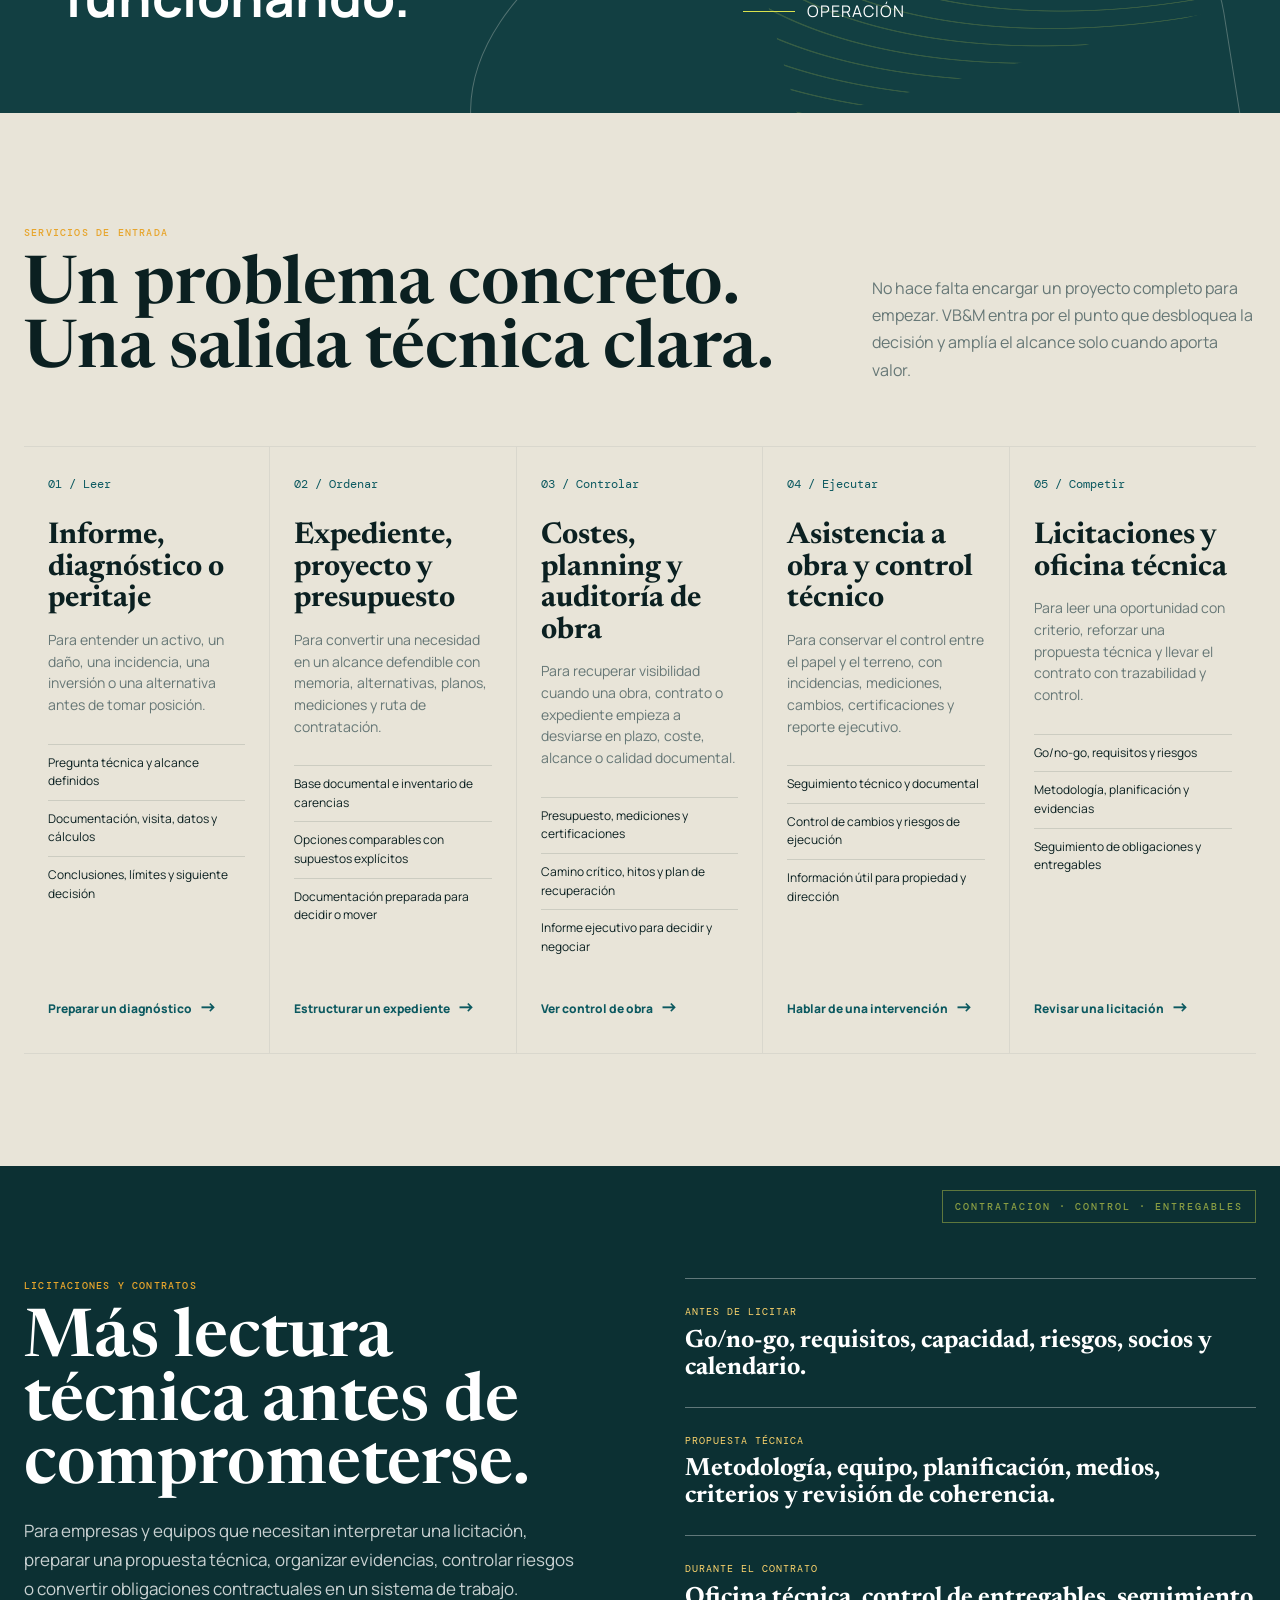
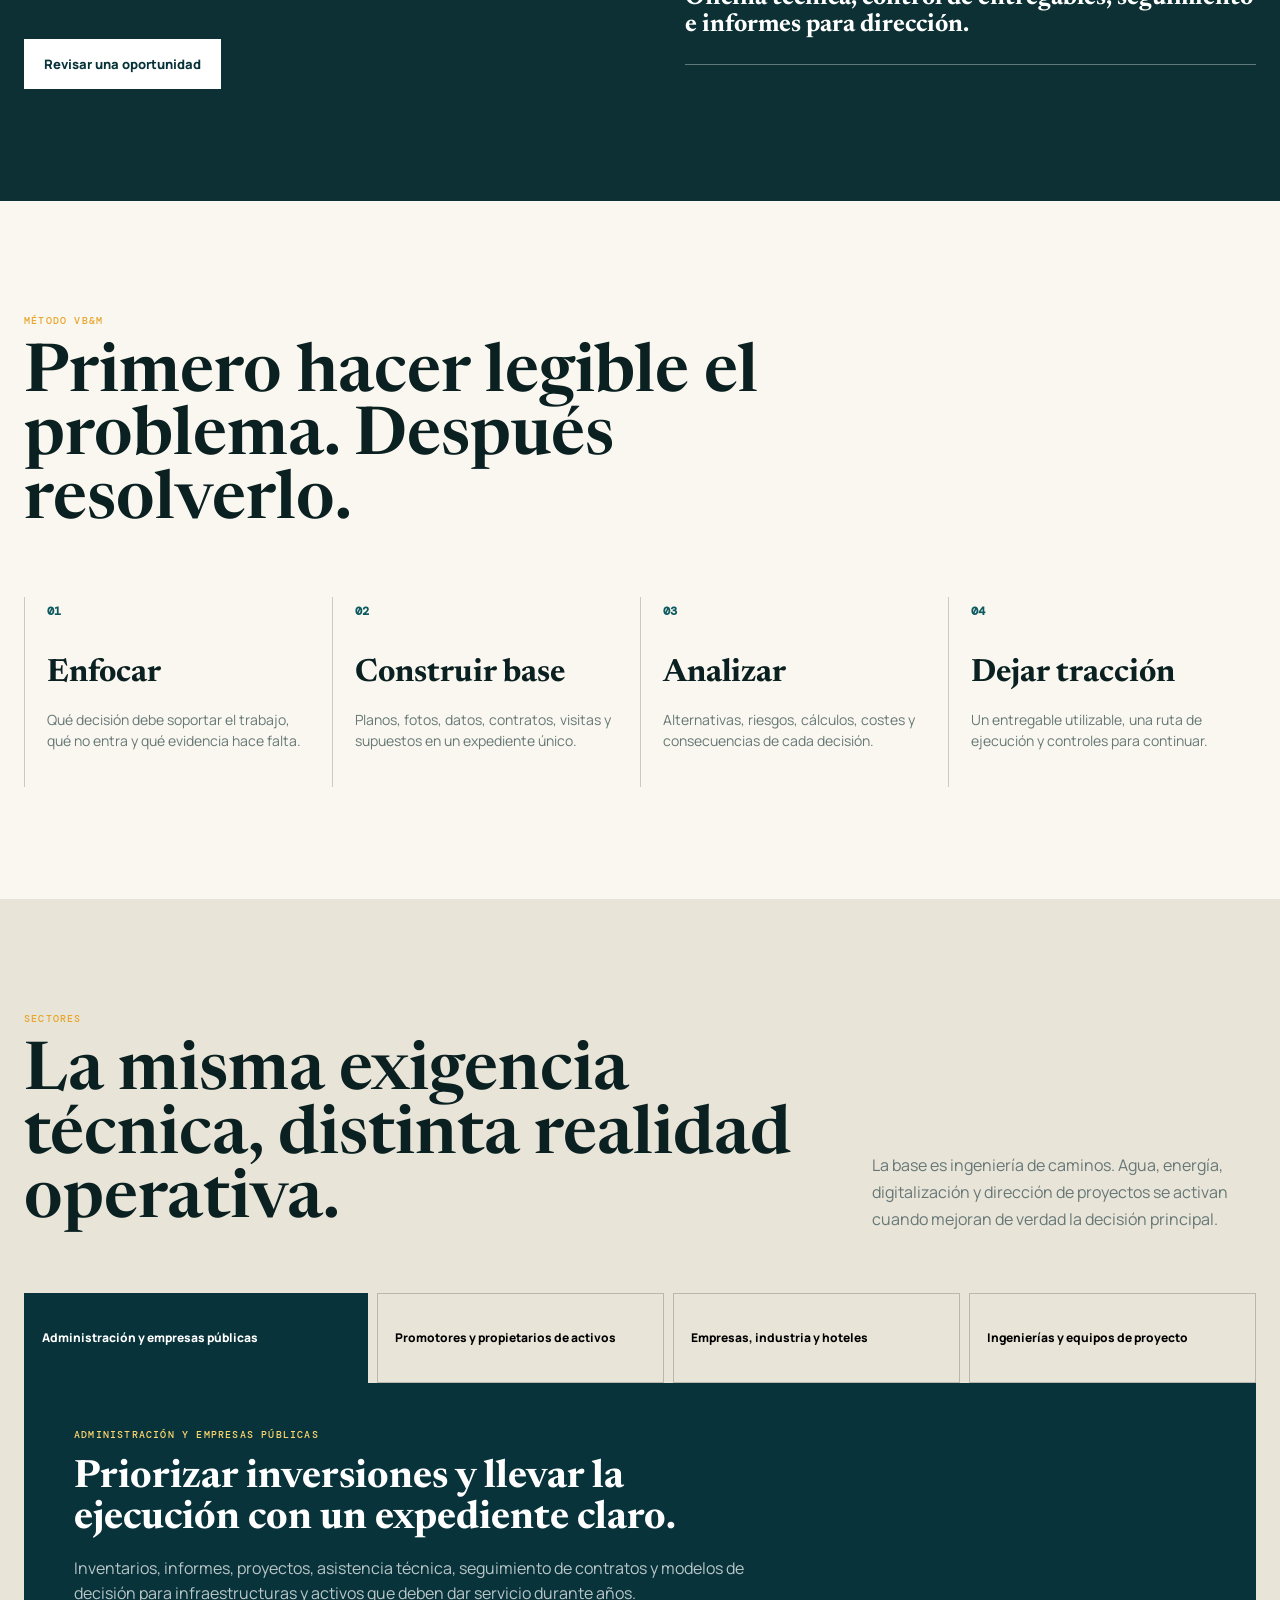
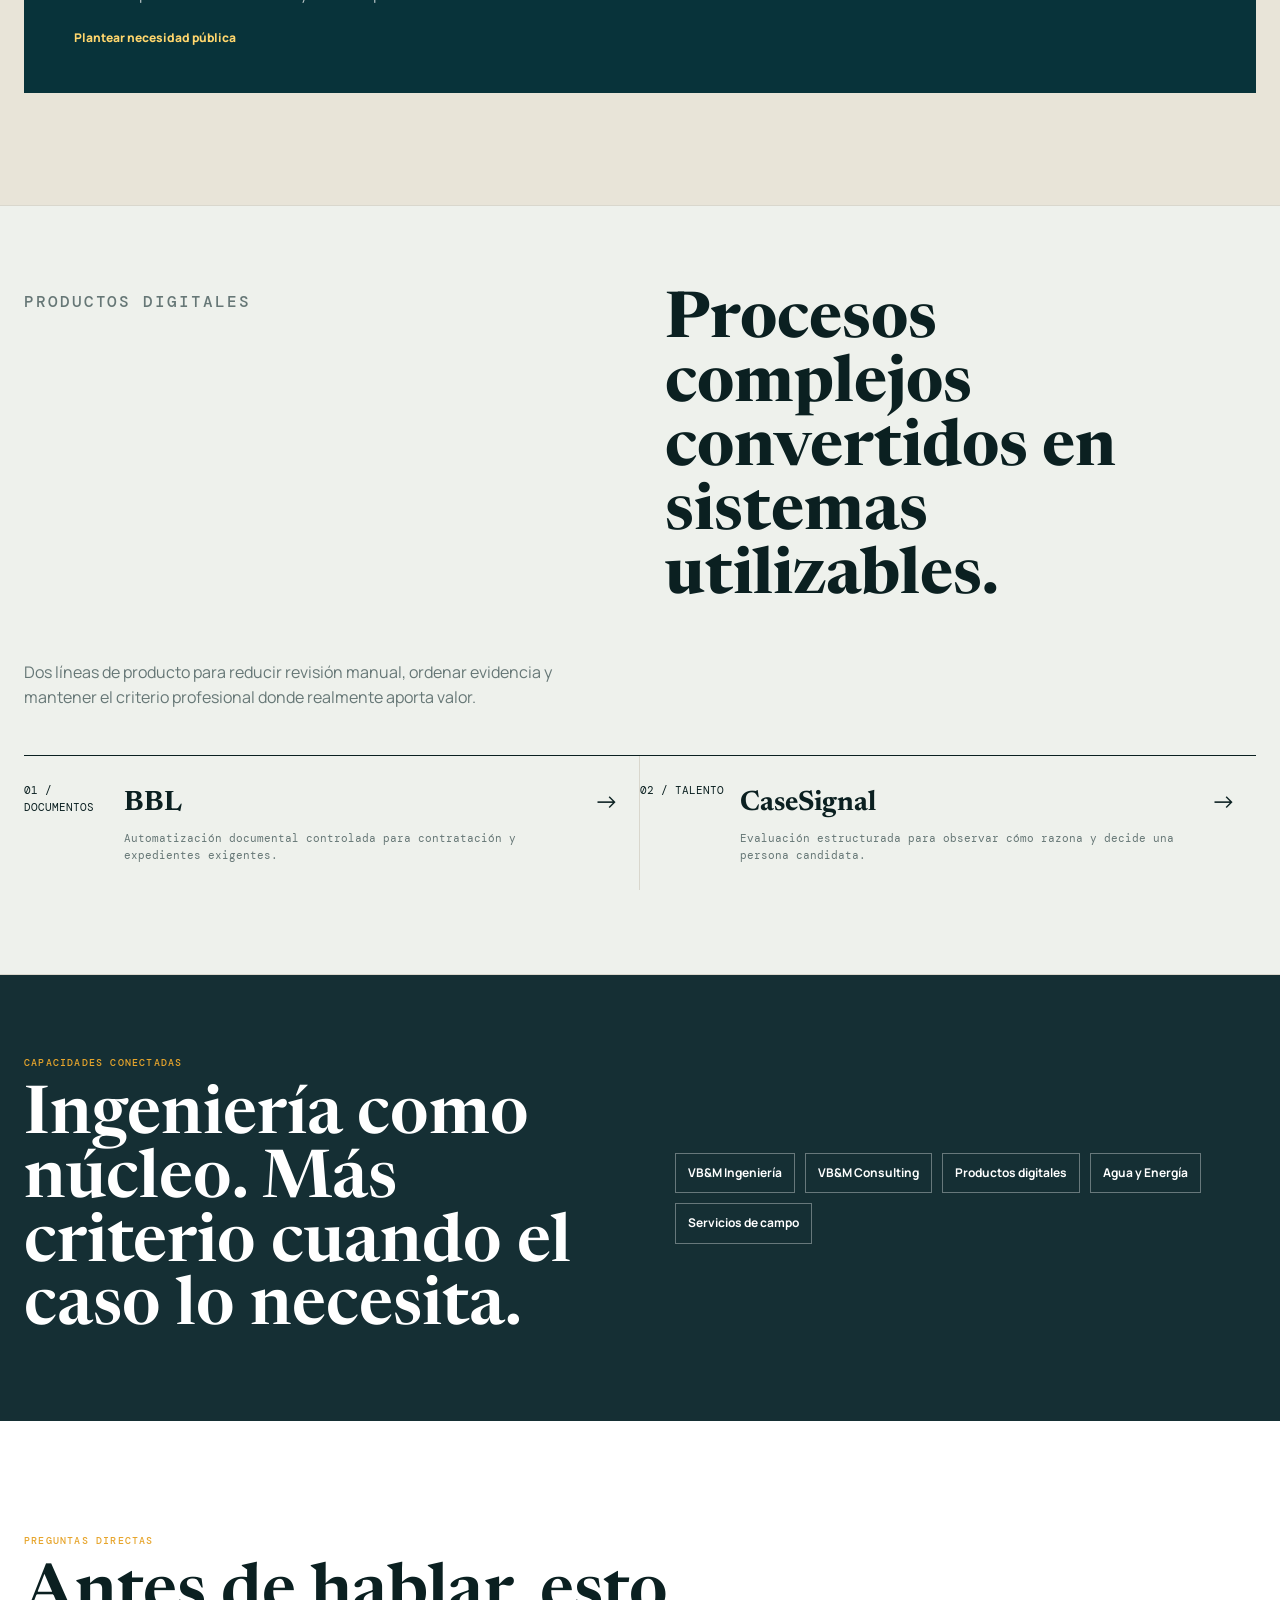
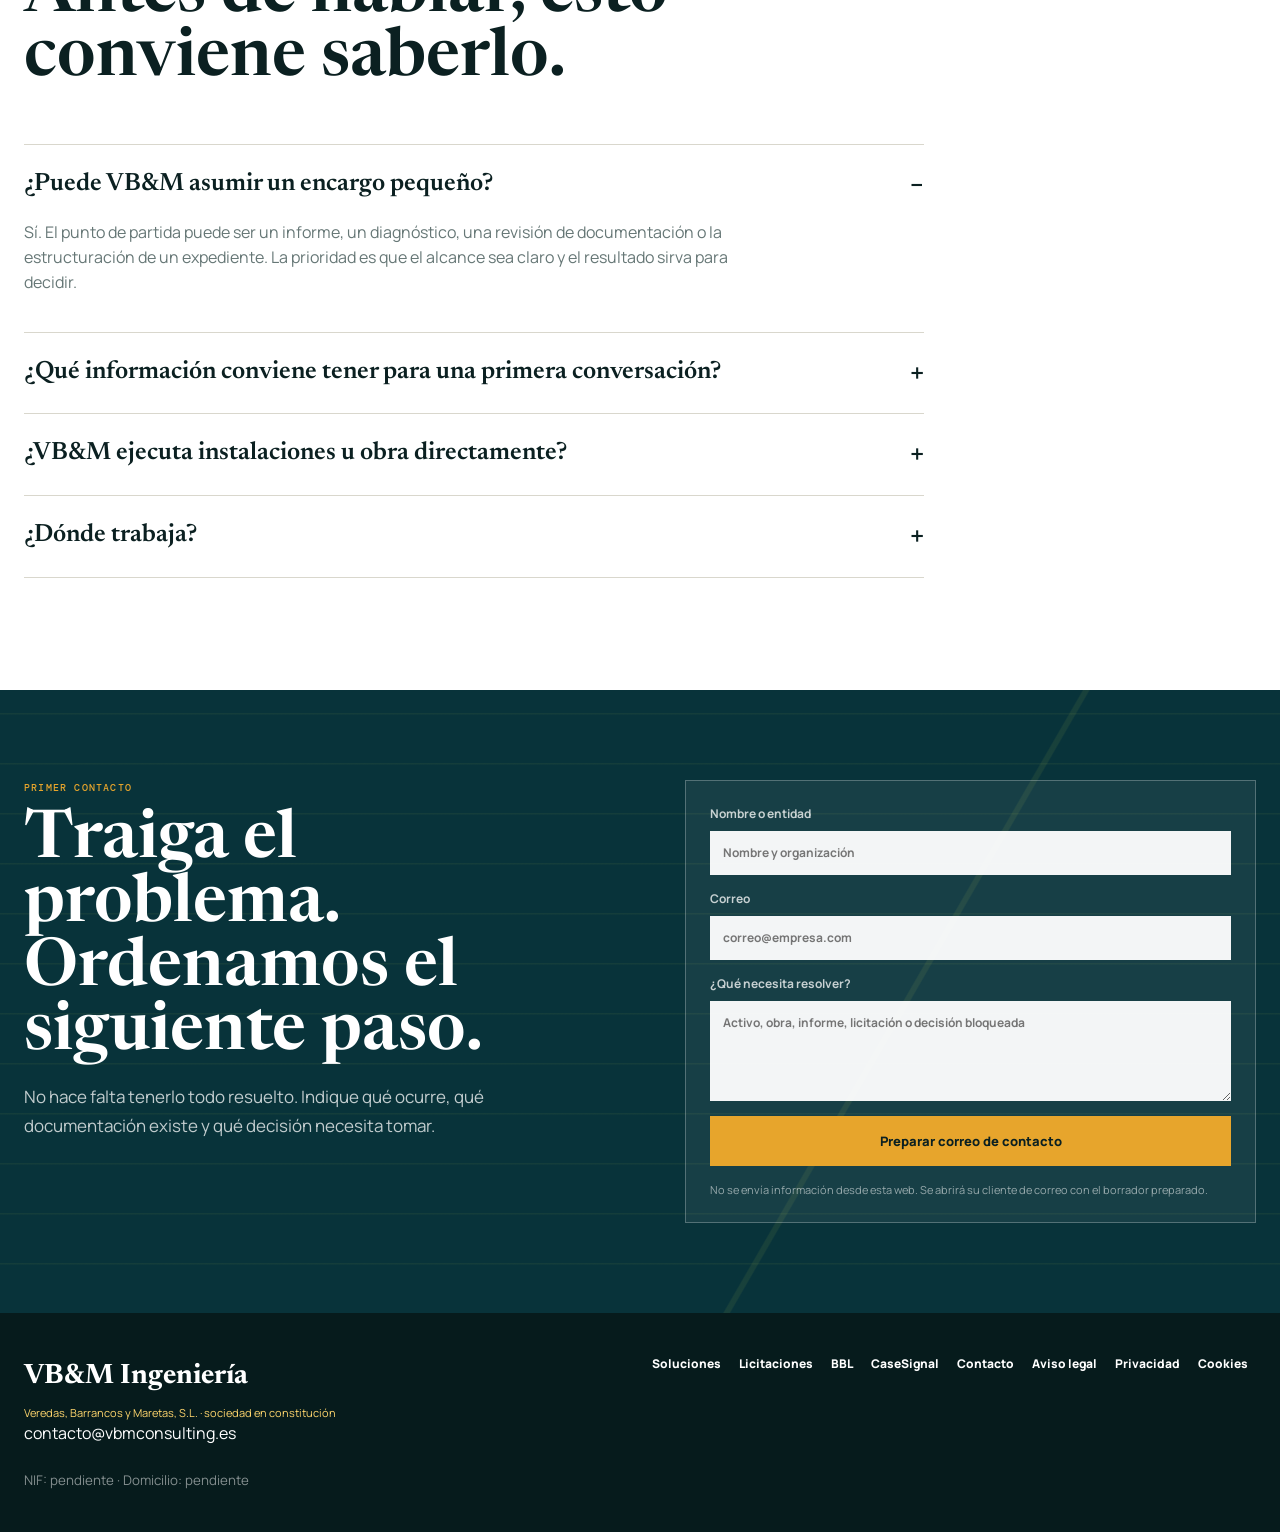
==== commit ad9cadda: "Publicar productos digitales BBL y CaseSignal" ====
--- a/index.html
+++ b/index.html
@@ -28,13 +28,14 @@
   <link rel="stylesheet" href="modern.css">
   <link rel="stylesheet" href="studio.css">
   <link rel="stylesheet" href="experience.css">
+  <link rel="stylesheet" href="digital-products.css?v=20260903-2">
   <link rel="icon" href="favicon.svg" type="image/svg+xml">
   <link rel="manifest" href="site.webmanifest">
   <script type="application/ld+json">
   {"@context":"https://schema.org","@graph":[
     {"@type":"ProfessionalService","@id":"https://vbmconsulting.es/#ingenieria","name":"VB&M Ingeniería","description":"Ingeniería de caminos y consultoría técnica para informes, expedientes, asistencia de obra, auditoría técnica, control de costes, planificación, activos e infraestructuras.","areaServed":{"@type":"Place","name":"Canarias"},"knowsAbout":["ingeniería de caminos","informes técnicos","peritajes","asistencia técnica","licitaciones","infraestructuras","gestión de activos","control de costes","planificación de obra","auditoría de obra","consultoría estratégica","PMP","BIM","GIS"],"url":"https://vbmconsulting.es/"},
     {"@type":"WebSite","@id":"https://vbmconsulting.es/#website","name":"VB&M Ingeniería","url":"https://vbmconsulting.es/","inLanguage":"es","description":"Soluciones de ingeniería y consultoría técnica desde Canarias."},
-    {"@type":"WebPage","@id":"https://vbmconsulting.es/#webpage","url":"https://vbmconsulting.es/","name":"VB&M Ingeniería | Decisiones técnicas para territorio e infraestructuras","isPartOf":{"@id":"https://vbmconsulting.es/#website"},"about":{"@id":"https://vbmconsulting.es/#ingenieria"},"inLanguage":"es","dateModified":"2026-08-17"}
+    {"@type":"WebPage","@id":"https://vbmconsulting.es/#webpage","url":"https://vbmconsulting.es/","name":"VB&M Ingeniería | Decisiones técnicas para territorio e infraestructuras","isPartOf":{"@id":"https://vbmconsulting.es/#website"},"about":{"@id":"https://vbmconsulting.es/#ingenieria"},"inLanguage":"es","dateModified":"2026-09-03"}
   ]}
   </script>
 </head>
@@ -45,7 +46,7 @@
     <a class="brand" href="./" aria-label="VB&M Ingeniería, inicio"><span class="brand-mark">VB&amp;M</span><span><strong>Ingeniería</strong><small>Veredas, Barrancos y Maretas</small></span></a>
     <button class="menu-button" type="button" aria-expanded="false" aria-controls="menu-principal" data-menu-button>Menú</button>
     <nav id="menu-principal" aria-label="Navegación principal" data-menu>
-      <a href="#soluciones">Soluciones</a><a href="#experiencia">Experiencia</a><a href="#licitaciones">Licitaciones</a><a href="#metodo">Método</a><a href="#sectores">Sectores</a><a class="nav-cta" href="#contacto">Contacto directo</a>
+      <a href="#soluciones">Soluciones</a><a href="#experiencia">Experiencia</a><a href="#licitaciones">Licitaciones</a><a href="#metodo">Método</a><a href="#productos-digitales">Productos</a><a class="nav-cta" href="#contacto">Contacto directo</a>
     </nav>
   </header>
 
@@ -154,13 +155,33 @@
       <div class="sector-panel" data-sector-panel><p class="eyebrow">Administración y empresas públicas</p><h3>Priorizar inversiones y llevar la ejecución con un expediente claro.</h3><p>Inventarios, informes, proyectos, asistencia técnica, seguimiento de contratos y modelos de decisión para infraestructuras y activos que deben dar servicio durante años.</p><a href="#contacto">Plantear necesidad pública</a></div>
     </section>
 
-    <section class="ecosystem-band" aria-labelledby="ecosystem-title"><div><p class="eyebrow">Capacidades conectadas</p><h2 id="ecosystem-title">Ingeniería como núcleo. Más criterio cuando el caso lo necesita.</h2></div><div class="ecosystem-links"><span>VB&M Ingeniería</span><span>VB&M Consulting</span><span>Modelos Digitales</span><span>Agua y Energía</span><span>Servicios de campo</span></div></section>
+    <section class="digital-products-band" id="productos-digitales" aria-labelledby="digital-products-title">
+      <div class="digital-products-head">
+        <p class="eyebrow">Productos digitales</p>
+        <h2 id="digital-products-title">Procesos complejos convertidos en sistemas utilizables.</h2>
+        <p>Dos líneas de producto para reducir revisión manual, ordenar evidencia y mantener el criterio profesional donde realmente aporta valor.</p>
+      </div>
+      <div class="digital-product-links">
+        <a href="bbl-automatizacion-documental.html" aria-label="Conocer BBL, automatización documental controlada">
+          <span class="digital-product-code">01 / DOCUMENTOS</span>
+          <span><strong>BBL</strong><small>Automatización documental controlada para contratación y expedientes exigentes.</small></span>
+          <i aria-hidden="true">→</i>
+        </a>
+        <a href="casesignal-seleccion-talento.html" aria-label="Conocer CaseSignal, evaluación de talento basada en evidencia">
+          <span class="digital-product-code">02 / TALENTO</span>
+          <span><strong>CaseSignal</strong><small>Evaluación estructurada para observar cómo razona y decide una persona candidata.</small></span>
+          <i aria-hidden="true">→</i>
+        </a>
+      </div>
+    </section>
+
+    <section class="ecosystem-band" aria-labelledby="ecosystem-title"><div><p class="eyebrow">Capacidades conectadas</p><h2 id="ecosystem-title">Ingeniería como núcleo. Más criterio cuando el caso lo necesita.</h2></div><div class="ecosystem-links"><span>VB&M Ingeniería</span><span>VB&M Consulting</span><span>Productos digitales</span><span>Agua y Energía</span><span>Servicios de campo</span></div></section>
 
     <section class="section faq-section" aria-labelledby="faq-title"><div class="section-heading"><p class="eyebrow">Preguntas directas</p><h2 id="faq-title">Antes de hablar, esto conviene saberlo.</h2></div><div class="faq-list"><details open><summary>¿Puede VB&M asumir un encargo pequeño?</summary><p>Sí. El punto de partida puede ser un informe, un diagnóstico, una revisión de documentación o la estructuración de un expediente. La prioridad es que el alcance sea claro y el resultado sirva para decidir.</p></details><details><summary>¿Qué información conviene tener para una primera conversación?</summary><p>El problema que hay que resolver, ubicación o activo afectado, documentación existente, fecha relevante y la decisión que está bloqueada. Si falta información, se ordena como parte del trabajo.</p></details><details><summary>¿VB&M ejecuta instalaciones u obra directamente?</summary><p>La función inicial es ingeniería, definición, análisis, asistencia y control. Cuando se necesiten especialistas, instaladores o colaboradores, se delimita su rol antes de comprometer el encargo.</p></details><details><summary>¿Dónde trabaja?</summary><p>Canarias es la base. El alcance geográfico se acuerda según el encargo, la necesidad de presencia y la capacidad de seguimiento.</p></details></div></section>
 
     <section class="contact-section" id="contacto"><div><p class="eyebrow">Primer contacto</p><h2>Traiga el problema. Ordenamos el siguiente paso.</h2><p>No hace falta tenerlo todo resuelto. Indique qué ocurre, qué documentación existe y qué decisión necesita tomar.</p></div><form class="contact-form" data-contact-form><label>Nombre o entidad<input required name="nombre" autocomplete="name" placeholder="Nombre y organización"></label><label>Correo<input required name="correo" type="email" autocomplete="email" placeholder="correo@empresa.com"></label><label>¿Qué necesita resolver?<textarea required name="mensaje" rows="4" placeholder="Activo, obra, informe, licitación o decisión bloqueada"></textarea></label><button class="button button-primary" type="submit">Preparar correo de contacto</button><p class="form-note">No se envía información desde esta web. Se abrirá su cliente de correo con el borrador preparado.</p></form></section>
   </main>
-  <footer class="site-footer"><div><strong>VB&M Ingeniería</strong><span>Veredas, Barrancos y Maretas, S.L. · sociedad en constitución</span><a href="mailto:contacto@vbmconsulting.es">contacto@vbmconsulting.es</a></div><nav><a href="#soluciones">Soluciones</a><a href="#licitaciones">Licitaciones</a><a href="#metodo">Método</a><a href="#contacto">Contacto</a><a href="aviso-legal.html">Aviso legal</a><a href="privacidad.html">Privacidad</a><a href="cookies.html">Cookies</a></nav><small>NIF: pendiente · Domicilio: pendiente</small></footer>
+  <footer class="site-footer"><div><strong>VB&M Ingeniería</strong><span>Veredas, Barrancos y Maretas, S.L. · sociedad en constitución</span><a href="mailto:contacto@vbmconsulting.es">contacto@vbmconsulting.es</a></div><nav><a href="#soluciones">Soluciones</a><a href="#licitaciones">Licitaciones</a><a href="bbl-automatizacion-documental.html">BBL</a><a href="casesignal-seleccion-talento.html">CaseSignal</a><a href="#contacto">Contacto</a><a href="aviso-legal.html">Aviso legal</a><a href="privacidad.html">Privacidad</a><a href="cookies.html">Cookies</a></nav><small>NIF: pendiente · Domicilio: pendiente</small></footer>
   <script src="main.js" defer></script>
   <script src="modern.js" defer></script>
 </body>
--- a/digital-products.css
+++ b/digital-products.css
@@ -0,0 +1,26 @@
+:root{--product-red:#a43a2b;--product-red-soft:#f2d8d1;--signal:#c7ef57;--signal-deep:#173928;--signal-paper:#edf3ea;--graphite:#16201d}
+.product-page{background:#f5f3ed;color:var(--ink)}
+.product-header{position:relative}.product-header .brand-mark{width:72px}.product-header nav a[aria-current="page"]{color:var(--sea)}
+.product-hero{display:grid;grid-template-columns:minmax(0,1.05fr) minmax(400px,.95fr);min-height:650px}
+.product-hero-copy{align-self:center;padding:84px max(32px,calc((100vw - var(--max))/2)) 84px max(24px,calc((100vw - var(--max))/2))}
+.product-hero h1,.product-section h2,.product-cta h2{font-family:Newsreader,Georgia,serif;font-weight:600;letter-spacing:0;line-height:.98;margin:0}
+.product-hero h1{font-size:clamp(54px,6.4vw,92px);max-width:800px}.product-lead{font-size:18px;line-height:1.65;margin:27px 0 0;max-width:680px}
+.product-actions{display:flex;flex-wrap:wrap;gap:20px;margin-top:32px}.product-actions .text-link{align-items:center;display:inline-flex;font-size:13px;font-weight:800}
+.product-guardrail{border-left:4px solid currentColor;font-family:'DM Mono',monospace;font-size:11px;letter-spacing:.02em;line-height:1.6;margin-top:48px;max-width:660px;padding:4px 0 4px 18px;text-transform:uppercase}
+.product-object{align-content:center;display:grid;min-height:650px;padding:64px max(24px,calc((100vw - var(--max))/2)) 64px 58px;position:relative}
+.bbl-page .product-hero{background:#f4e9e4}.bbl-page .product-object{background:#231f1d;color:#fff}.bbl-page .product-actions .button-primary{background:var(--product-red);color:#fff}.bbl-page .eyebrow{color:var(--product-red)}
+.document-workbench{border:1px solid rgba(255,255,255,.28);display:grid;grid-template-columns:1fr 150px;min-height:430px;position:relative}
+.document-sheet{background:#faf8f2;color:#261f1c;margin:34px 0 34px 34px;padding:32px;position:relative}.document-sheet::before{background:var(--product-red);content:"";height:100%;left:0;position:absolute;top:0;width:5px}
+.document-sheet small,.rule-rail small{font-family:'DM Mono',monospace;font-size:9px;letter-spacing:.1em;text-transform:uppercase}.document-sheet h2{font-family:Newsreader,serif;font-size:32px;line-height:1;margin:13px 0 24px}.doc-line{border-top:1px solid #c9c1b8;margin:14px 0}.doc-field{background:var(--product-red-soft);border-left:3px solid var(--product-red);font-size:11px;margin:18px 0;padding:10px 12px}.doc-check{color:#52625d;font-size:11px;margin-top:22px}.doc-check b{color:var(--product-red)}
+.rule-rail{align-content:start;background:#312b28;display:grid;gap:1px;padding:34px 20px}.rule-rail small{color:#e2c2b9;margin-bottom:12px}.rule{border-top:1px solid rgba(255,255,255,.2);font-size:10px;padding:13px 0}.rule b{color:#ffb5a5;display:block;font-family:'DM Mono',monospace;margin-bottom:4px}
+.signal-page .product-hero{background:var(--signal-paper)}.signal-page .product-object{background:var(--graphite);color:#fff}.signal-page .button-primary{background:var(--signal);color:#102018}.signal-page .eyebrow{color:#3f6e20}
+.signal-console{border:1px solid rgba(199,239,87,.45);padding:26px}.signal-console-head{align-items:center;border-bottom:1px solid rgba(255,255,255,.18);display:flex;justify-content:space-between;padding-bottom:18px}.signal-console-head strong{font-family:'DM Mono',monospace;font-size:12px}.live-dot{align-items:center;color:var(--signal);display:flex;font-size:10px;gap:7px;text-transform:uppercase}.live-dot::before{background:var(--signal);border-radius:50%;content:"";height:7px;width:7px}
+.candidate-row{display:grid;gap:14px;grid-template-columns:56px 1fr 78px;padding:25px 0}.candidate-avatar{align-items:center;background:var(--signal);color:#173928;display:flex;font-family:'DM Mono',monospace;font-weight:700;height:46px;justify-content:center;width:46px}.candidate-row p{margin:0}.candidate-row small{color:rgba(255,255,255,.58);display:block;font-size:10px;margin-top:4px}.candidate-score{color:var(--signal);font-family:Newsreader,serif;font-size:30px;text-align:right}
+.signal-trace{border-top:1px solid rgba(255,255,255,.18);display:grid;grid-template-columns:repeat(4,1fr)}.signal-trace div{border-right:1px solid rgba(255,255,255,.18);padding:18px 10px}.signal-trace div:last-child{border-right:0}.signal-trace span{color:rgba(255,255,255,.58);display:block;font-size:9px;text-transform:uppercase}.signal-trace strong{display:block;font-family:'DM Mono',monospace;font-size:12px;margin-top:7px}.signal-trace i{background:var(--signal);display:block;height:3px;margin-top:12px}
+.product-strip{display:grid;grid-template-columns:repeat(5,1fr);padding:0 max(24px,calc((100vw - var(--max))/2))}.product-strip div{border-left:1px solid rgba(11,32,33,.2);padding:24px 18px}.product-strip span{display:block;font-family:'DM Mono',monospace;font-size:10px;text-transform:uppercase}.product-strip strong{display:block;font-size:13px;line-height:1.3;margin-top:6px}.bbl-page .product-strip{background:var(--product-red);color:#fff}.signal-page .product-strip{background:var(--signal);color:#102018}
+.product-section{padding:104px max(24px,calc((100vw - var(--max))/2))}.product-section h2{font-size:clamp(43px,5vw,68px);max-width:920px}.product-section-intro{color:var(--mist);font-size:17px;line-height:1.7;max-width:760px}.product-sequence{border-top:1px solid var(--line);display:grid;grid-template-columns:repeat(5,1fr);margin-top:54px}.product-sequence article{border-right:1px solid var(--line);padding:26px 20px 34px}.product-sequence article:last-child{border-right:0}.product-sequence b{font-family:'DM Mono',monospace;font-size:10px}.product-sequence h3{font-family:Newsreader,serif;font-size:27px;line-height:1.05;margin:24px 0 11px}.product-sequence p{color:var(--mist);font-size:12px;margin:0}
+.product-proof{background:#fff;display:grid;gap:70px;grid-template-columns:.8fr 1.2fr}.proof-list{border-top:1px solid var(--line)}.proof-list div{border-bottom:1px solid var(--line);display:grid;gap:18px;grid-template-columns:100px 1fr;padding:22px 0}.proof-list b{font-family:'DM Mono',monospace;font-size:11px}.proof-list p{margin:0}.product-pilot{background:var(--deep);color:#fff;display:grid;gap:80px;grid-template-columns:1fr 1fr}.product-pilot .eyebrow{color:var(--amber-light)}.pilot-spec{border-top:1px solid rgba(255,255,255,.3);margin:0}.pilot-spec div{border-bottom:1px solid rgba(255,255,255,.3);display:grid;grid-template-columns:145px 1fr;padding:17px 0}.pilot-spec dt{color:var(--amber-light);font-family:'DM Mono',monospace;font-size:10px;text-transform:uppercase}.pilot-spec dd{margin:0}.product-limits{background:var(--chalk)}.limit-grid{display:grid;gap:40px;grid-template-columns:1fr 1fr;margin-top:48px}.limit-grid article{border-top:4px solid var(--ink);padding-top:23px}.limit-grid h3{font-family:Newsreader,serif;font-size:31px;margin:0 0 13px}.limit-grid ul{color:var(--mist);padding-left:18px}.product-cta{align-items:center;background:#071d1e;color:#fff;display:grid;gap:50px;grid-template-columns:1fr auto;padding:80px max(24px,calc((100vw - var(--max))/2))}.product-cta h2{font-size:clamp(42px,5vw,68px);max-width:850px}.product-cta p{color:rgba(255,255,255,.7);max-width:700px}.product-cta .button{background:var(--amber);color:var(--ink);white-space:nowrap}
+.digital-products-band{background:#eef1ec;border-bottom:1px solid var(--line);border-top:1px solid var(--line);padding:84px max(24px,calc((100vw - var(--max))/2));scroll-margin-top:76px}.digital-products-head{display:grid;gap:50px;grid-template-columns:1fr 1fr}.digital-products-head h2{font-family:Newsreader,serif;font-size:clamp(42px,5vw,66px);line-height:1;margin:0}.digital-products-head>p{color:var(--mist);font-size:16px;margin:0}.digital-product-links{border-top:1px solid var(--ink);display:grid;grid-template-columns:1fr 1fr;margin-top:45px}.digital-product-links a{display:grid;gap:10px;grid-template-columns:90px minmax(0,1fr) auto;padding:26px 20px 26px 0}.digital-product-links a:first-child{border-right:1px solid var(--line)}.digital-product-links span{font-family:'DM Mono',monospace;font-size:11px}.digital-product-links strong{font-family:Newsreader,serif;font-size:28px}.digital-product-links small{color:var(--mist);display:block;font-size:11px;margin-top:5px}.digital-product-links i{font-style:normal;font-size:25px}
+@media(max-width:920px){.product-hero,.product-proof,.product-pilot,.product-cta,.digital-products-head{grid-template-columns:1fr}.product-hero-copy{padding:75px 24px}.product-object{min-height:auto;padding:54px 24px}.product-strip,.product-sequence{grid-template-columns:repeat(2,1fr)}.product-strip div:last-child,.product-sequence article:last-child{grid-column:1/-1}.product-sequence article{border-bottom:1px solid var(--line)}.product-cta{align-items:start}.digital-product-links{grid-template-columns:1fr}.digital-product-links a:first-child{border-bottom:1px solid var(--line);border-right:0}}
+@media(max-width:620px){.product-hero h1{font-size:50px}.product-hero-copy{padding:62px 18px}.product-object{padding:38px 18px}.document-workbench{grid-template-columns:1fr}.document-sheet{margin:18px}.rule-rail{grid-template-columns:repeat(2,1fr)}.rule-rail small{grid-column:1/-1}.signal-trace,.product-strip,.product-sequence,.limit-grid{grid-template-columns:1fr}.product-strip div,.product-sequence article{border-bottom:1px solid rgba(11,32,33,.2);border-right:0}.product-section{padding:72px 18px}.product-proof,.product-pilot{gap:45px}.proof-list div,.pilot-spec div{grid-template-columns:1fr;gap:6px}.product-cta{padding:64px 18px}.digital-products-band{padding:68px 18px;scroll-margin-top:69px}.digital-product-links a{grid-template-columns:82px minmax(0,1fr) auto}.digital-product-links strong{font-size:24px}.sector-grid{grid-template-columns:1fr}.sector-grid button{width:100%}}
+@media(prefers-reduced-motion:reduce){html{scroll-behavior:auto}.button{transition:none}}
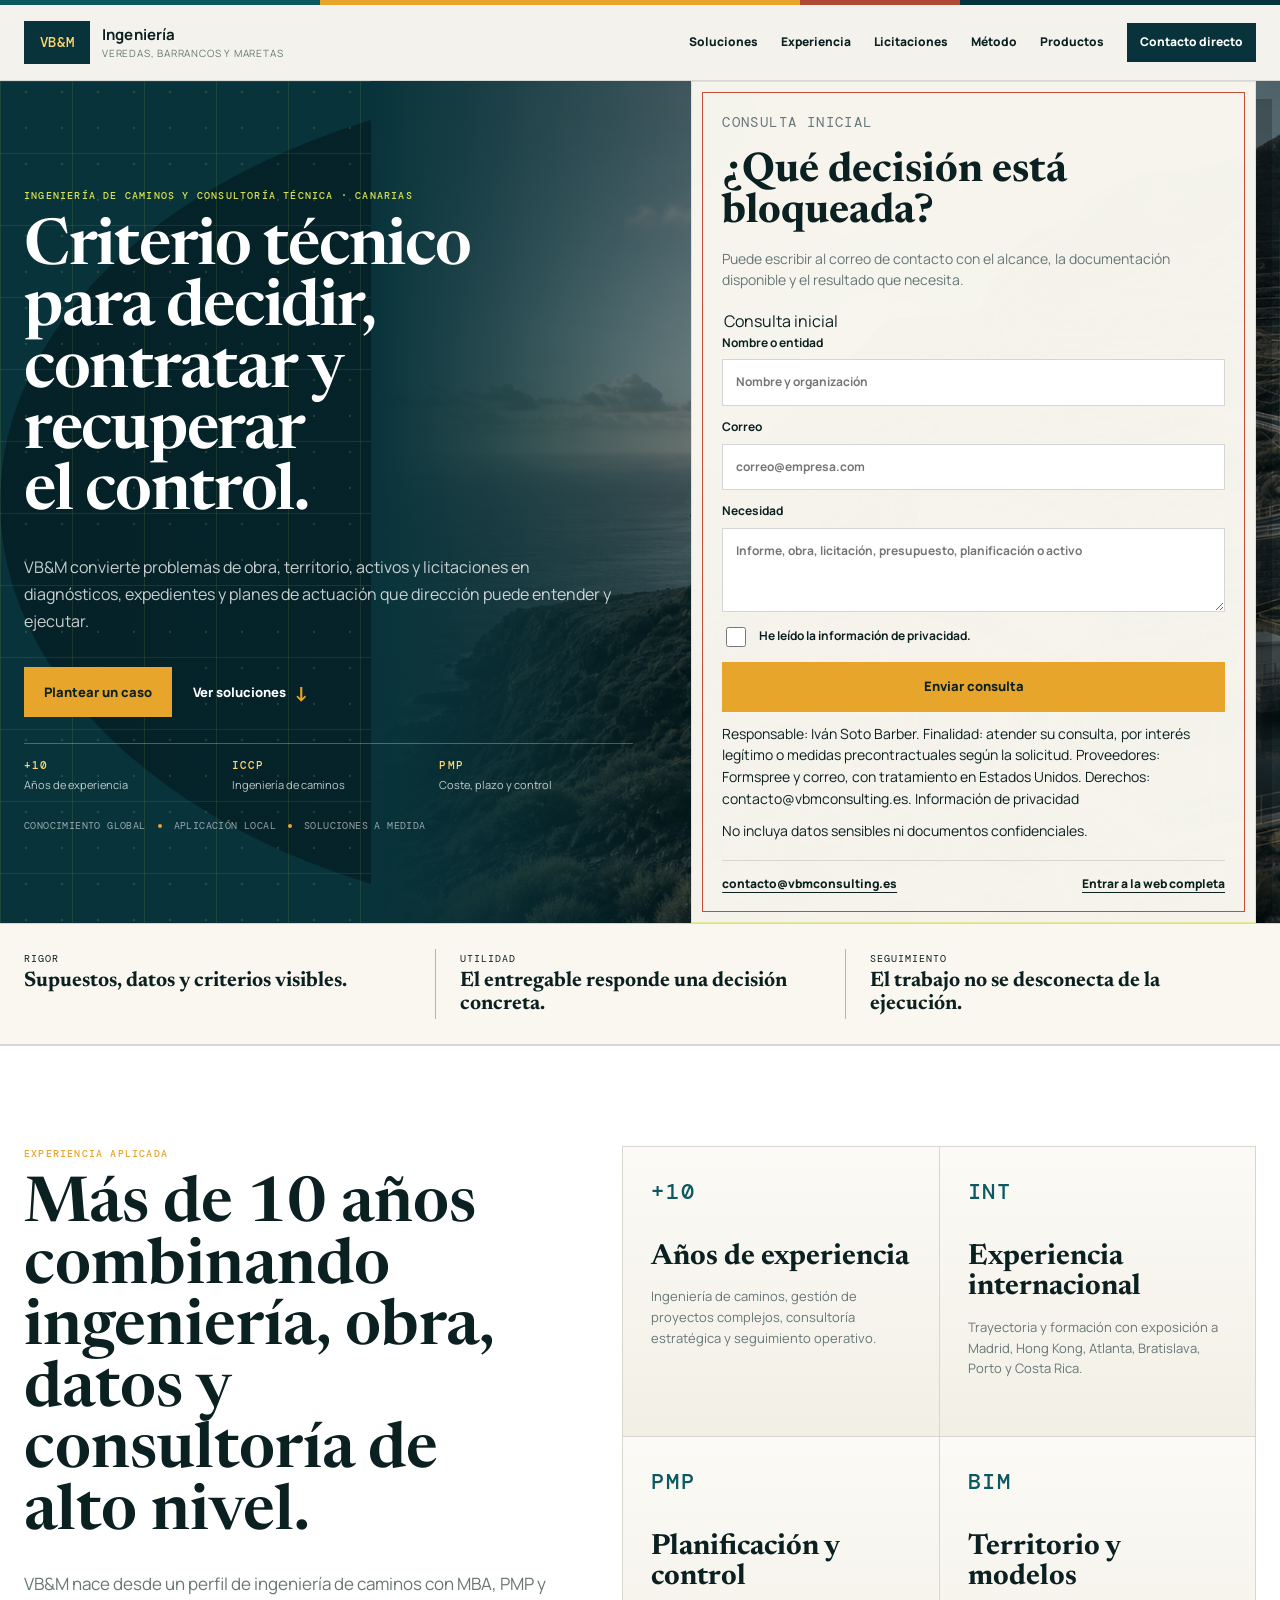
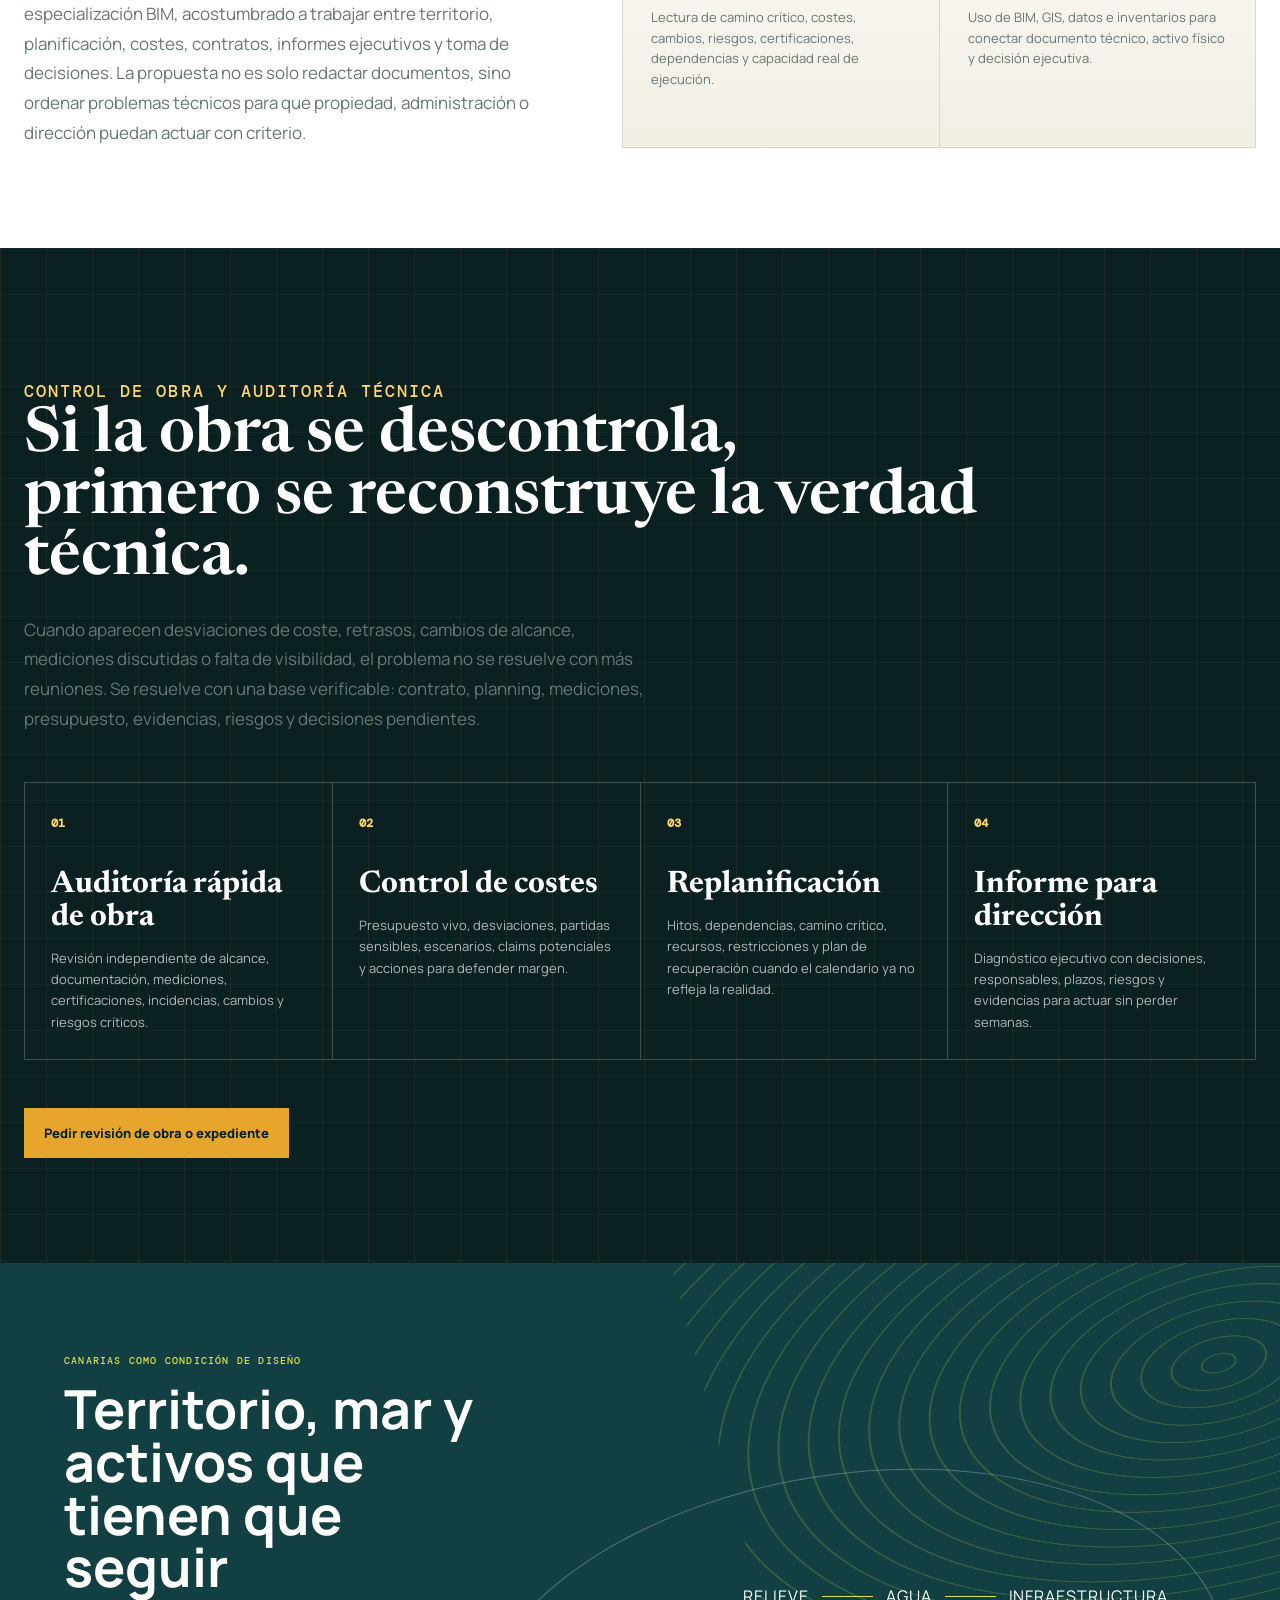
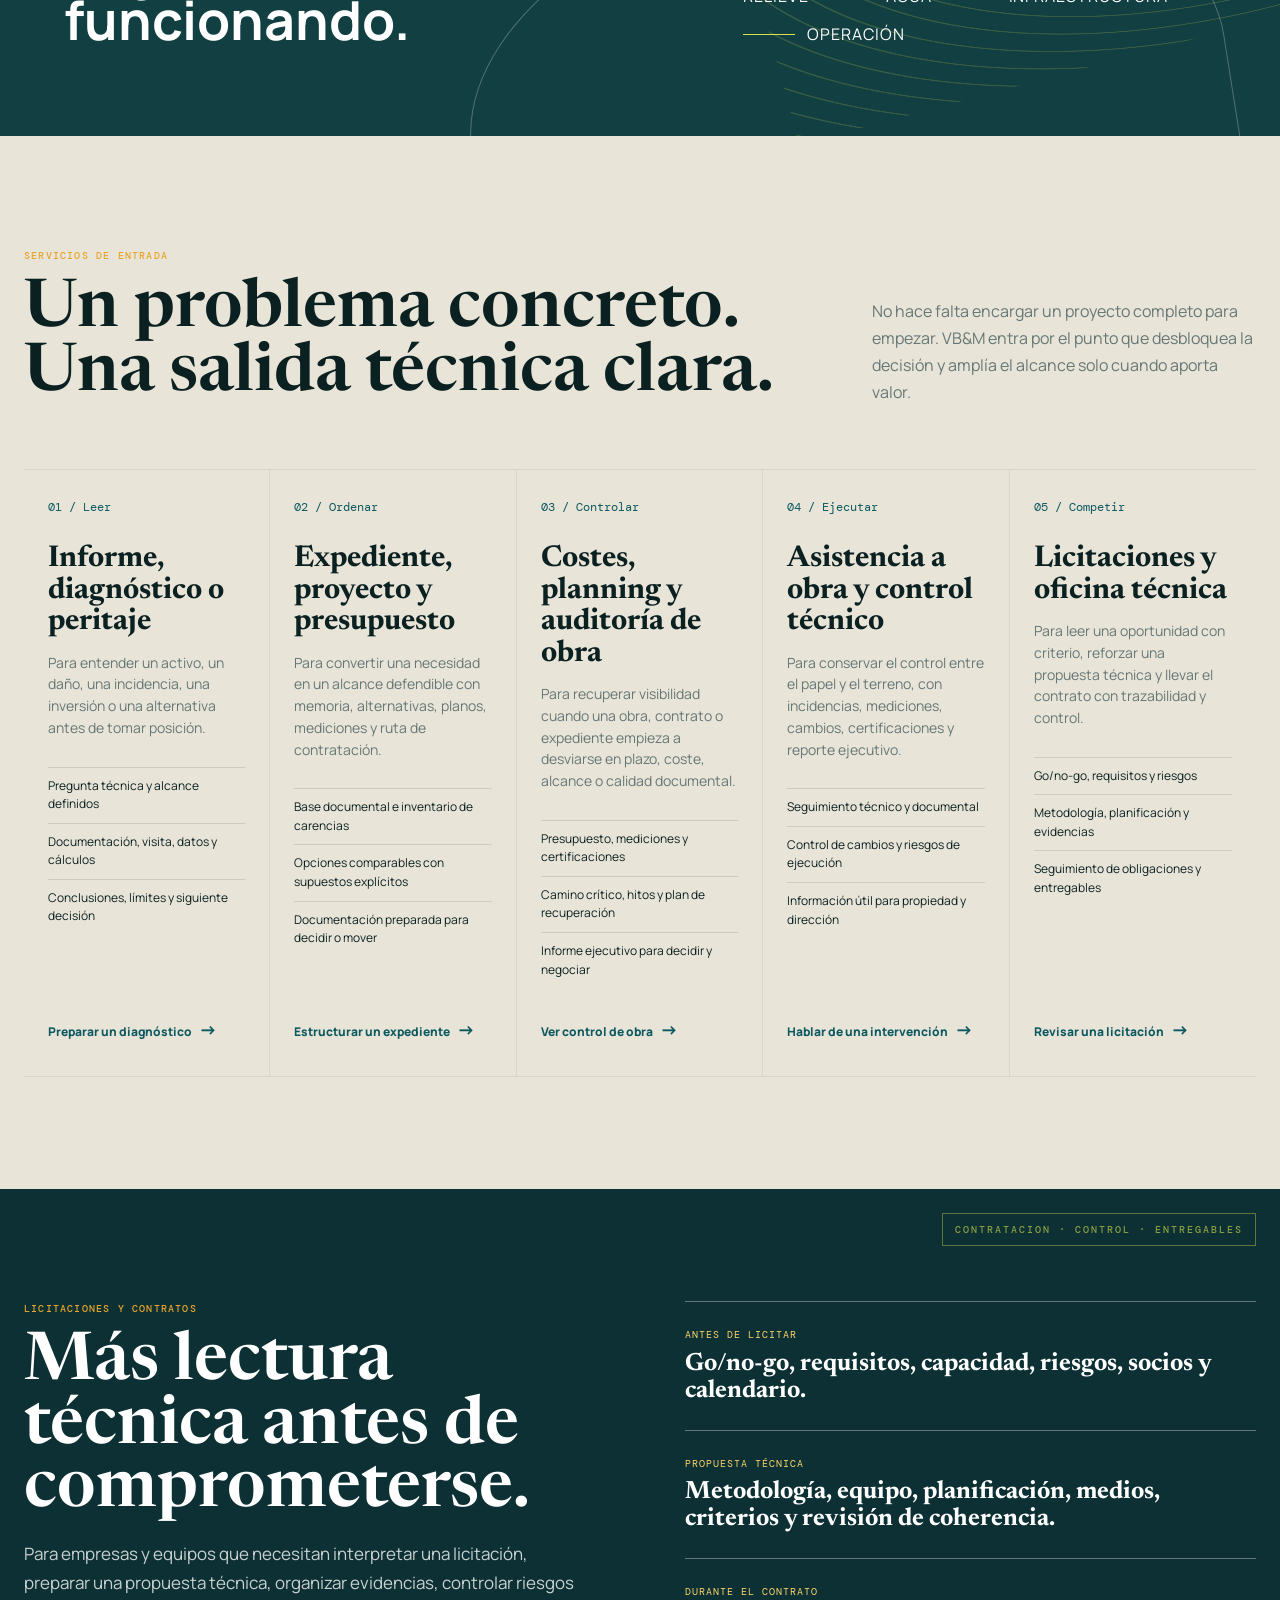
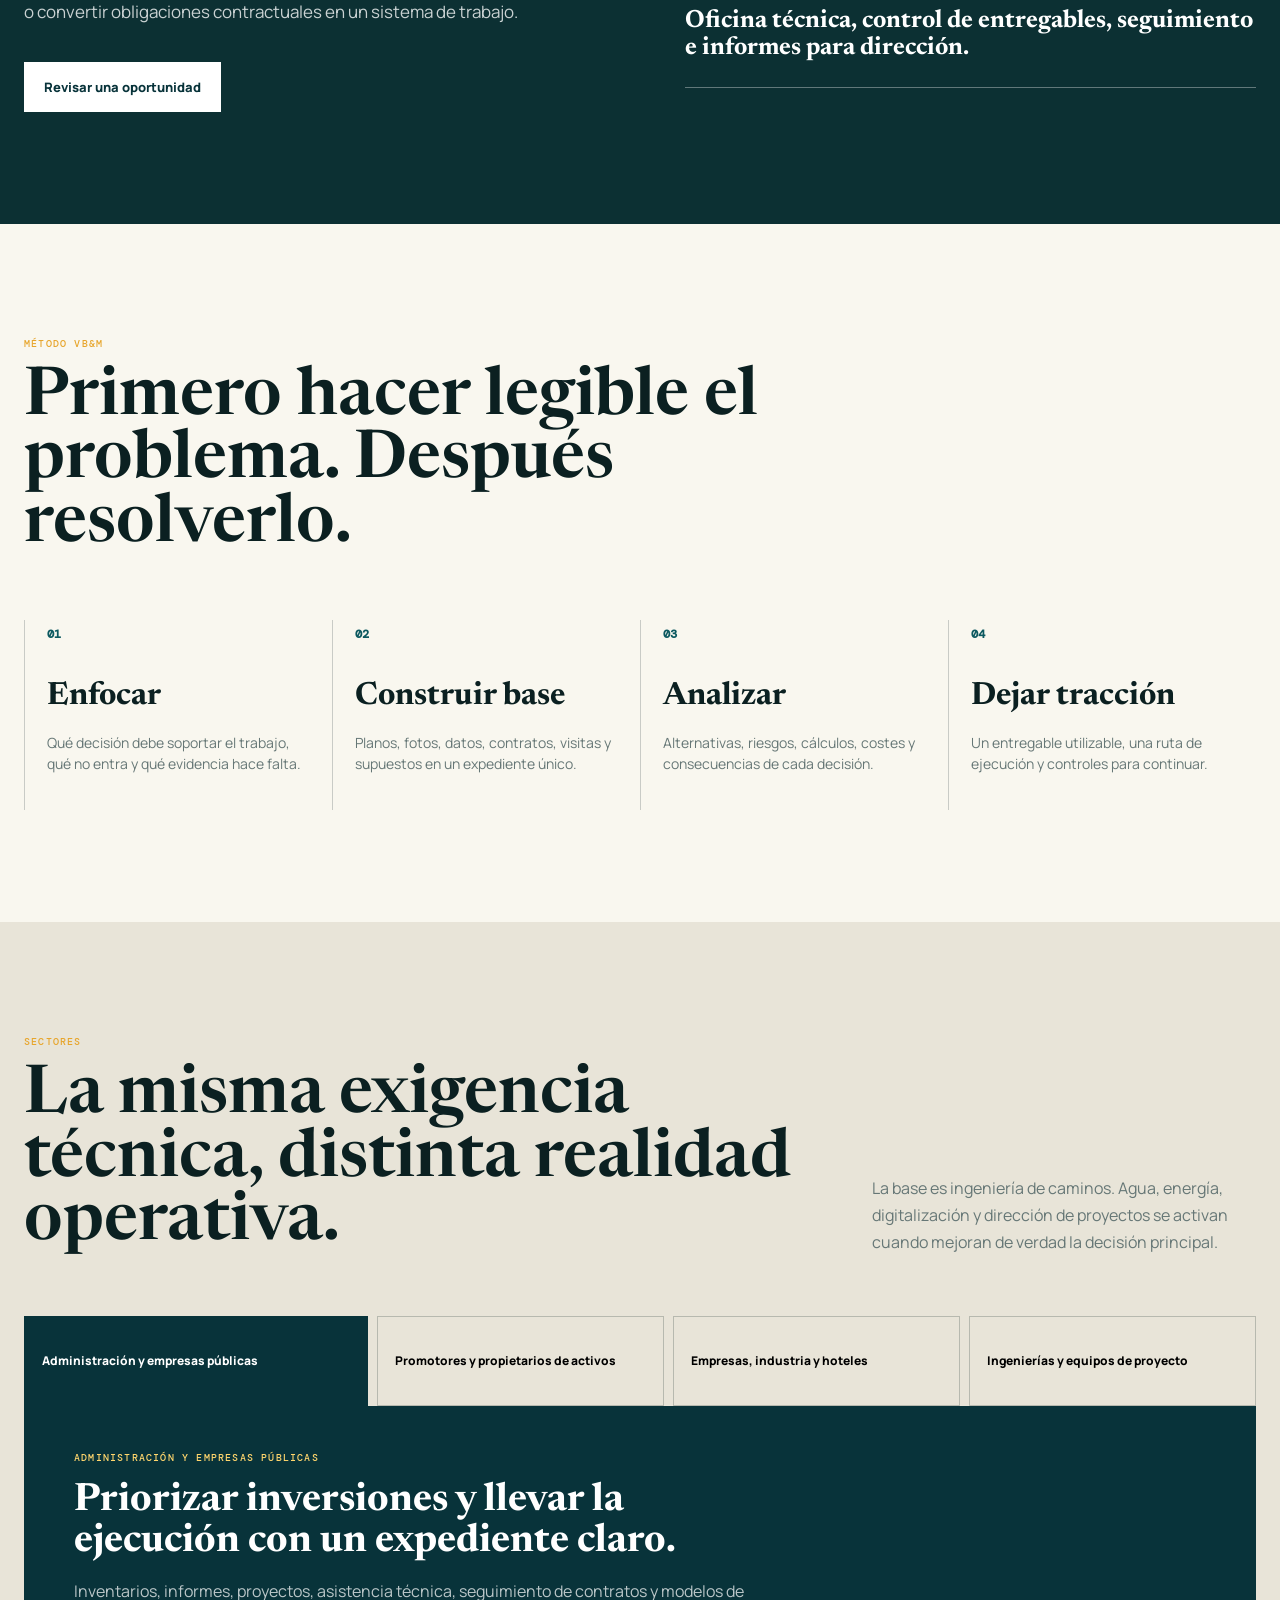
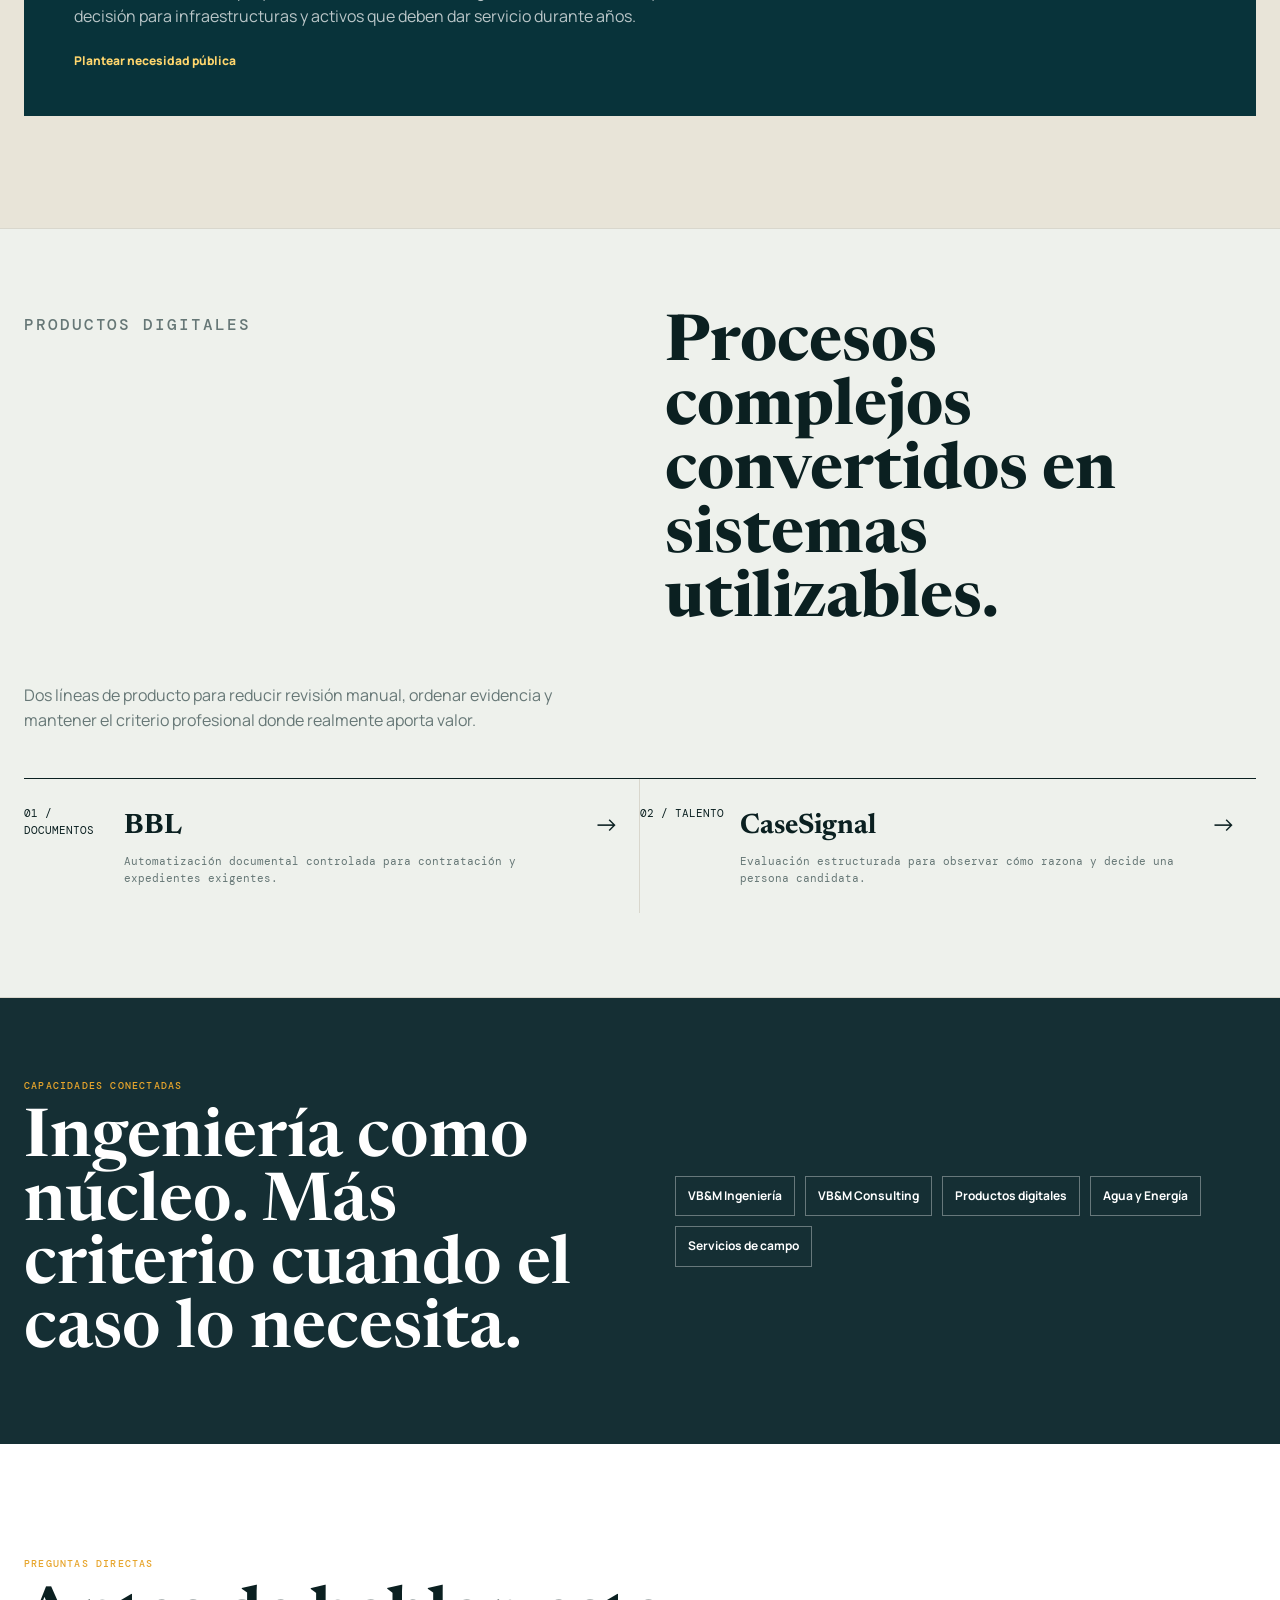
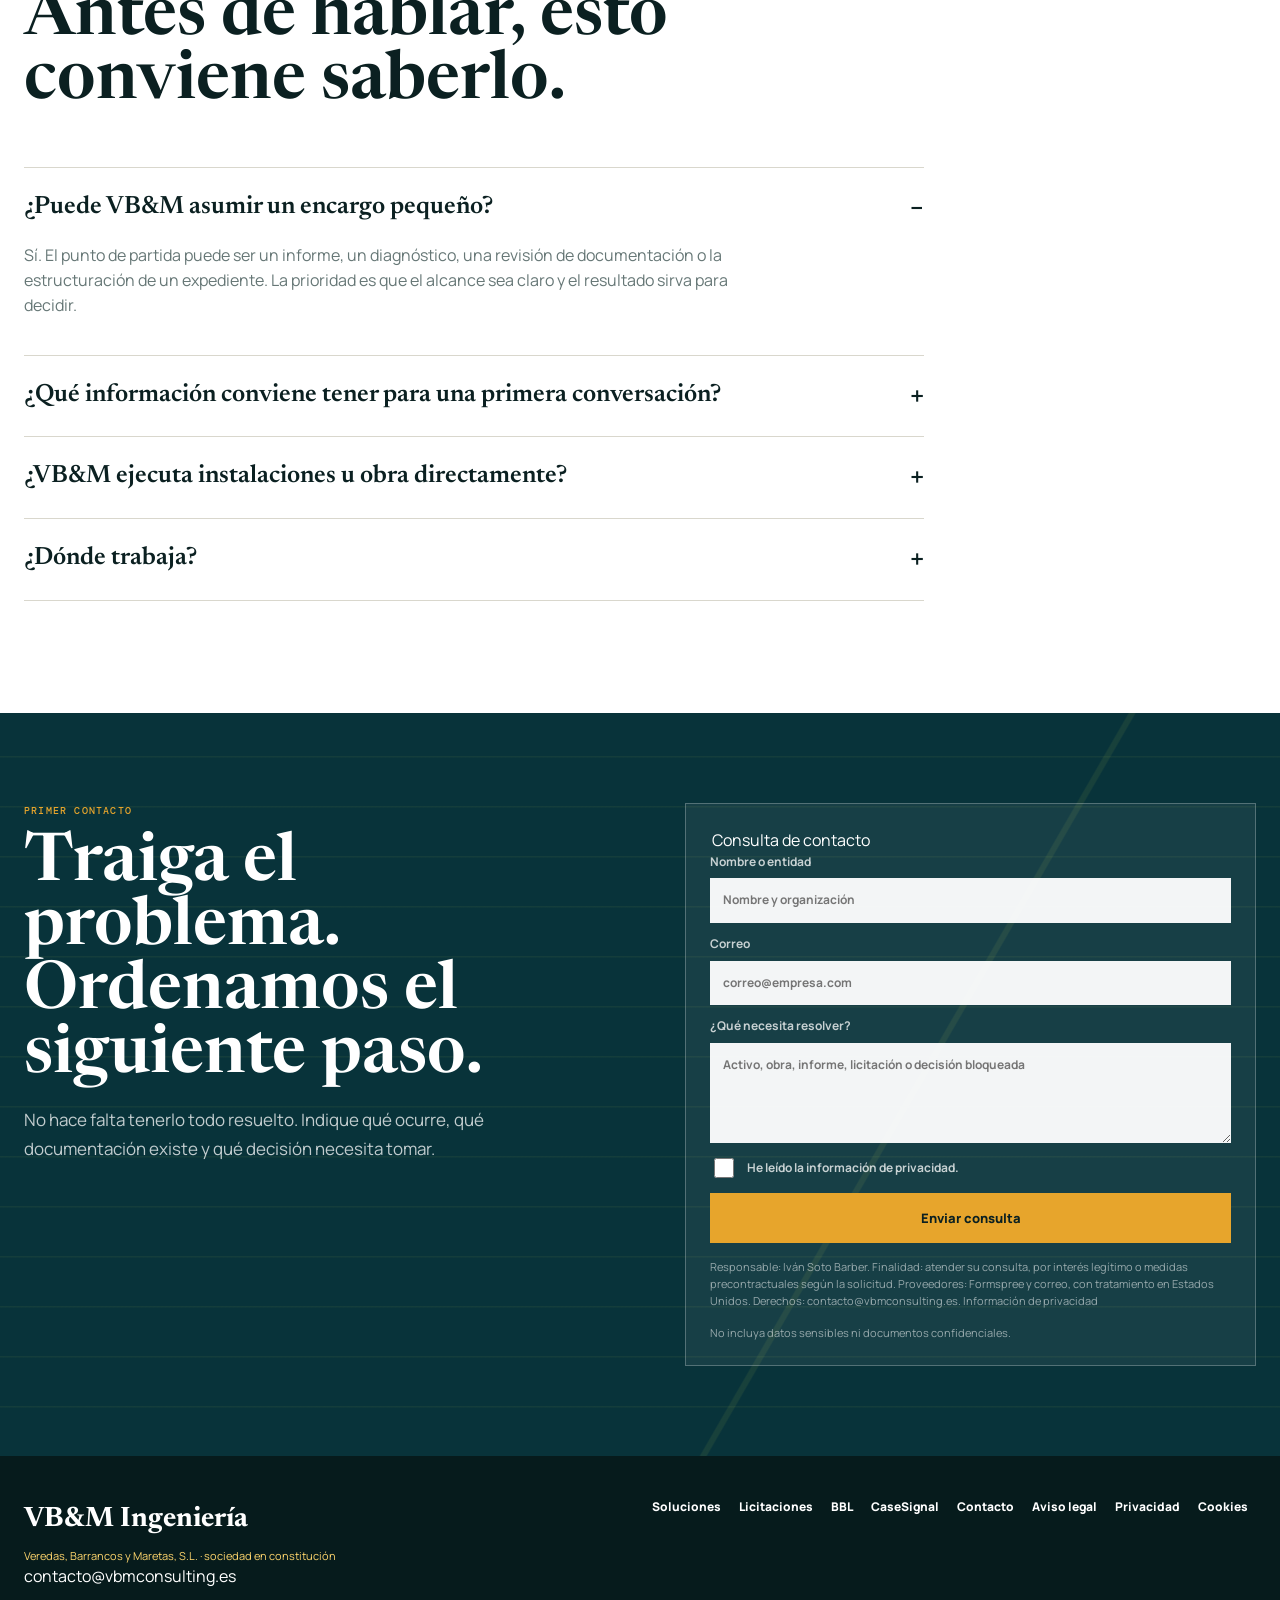
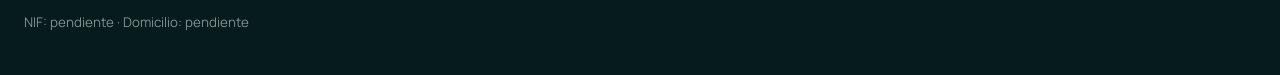
==== commit d207df96: "Publicar formularios MB2 y actualizar informacion de privacidad" ====
--- a/index.html
+++ b/index.html
@@ -69,12 +69,20 @@
       <aside class="landing-contact" aria-label="Contacto principal VB&M">
         <p class="console-label">Consulta inicial</p>
         <h2>¿Qué decisión está bloqueada?</h2>
-        <p>Describa el caso. Prepararemos un correo con el alcance, la documentación disponible y el resultado que necesita.</p>
+        <p>Puede escribir al correo de contacto con el alcance, la documentación disponible y el resultado que necesita.</p>
         <form class="contact-form compact-contact-form" data-contact-form>
-          <label>Nombre o entidad<input required name="nombre" autocomplete="name" placeholder="Nombre y organización"></label>
-          <label>Correo<input required name="correo" type="email" autocomplete="email" placeholder="correo@empresa.com"></label>
-          <label>Necesidad<textarea required name="mensaje" rows="3" placeholder="Informe, obra, licitación, presupuesto, planificación o activo"></textarea></label>
-          <button class="button button-primary" type="submit">Preparar consulta por correo</button>
+          <fieldset disabled style="border:0;padding:0;margin:0;min-width:0;display:grid;gap:12px">
+          <legend>Consulta inicial</legend>
+          <label>Nombre o entidad<input required name="nombre" maxlength="120" autocomplete="name" placeholder="Nombre y organización"></label>
+          <label>Correo<input required name="email" type="email" maxlength="254" autocomplete="email" placeholder="correo@empresa.com"></label>
+          <label>Necesidad<textarea required name="mensaje" maxlength="4000" rows="3" placeholder="Informe, obra, licitación, presupuesto, planificación o activo"></textarea></label>
+          <input name="_gotcha" type="text" hidden tabindex="-1" autocomplete="off" aria-hidden="true">
+          <label style="display:flex;align-items:center;gap:10px"><input name="privacidad" type="checkbox" required value="leida" style="width:20px;height:20px">He leído la información de privacidad.</label>
+          <button class="button button-primary" type="submit">Enviar consulta</button>
+          </fieldset>
+          <p class="form-note" style="color:var(--ink);font-size:14px">Responsable: Iván Soto Barber. Finalidad: atender su consulta, por interés legítimo o medidas precontractuales según la solicitud. Proveedores: Formspree y correo, con tratamiento en Estados Unidos. Derechos: contacto@vbmconsulting.es. <a href="privacidad.html">Información de privacidad</a></p>
+          <p class="form-note" style="color:var(--ink);font-size:14px" data-contact-status role="status" aria-live="polite" aria-atomic="true">El envío desde la web no está disponible. Puede escribir al correo de contacto.</p>
+          <noscript>Para contactar sin JavaScript, utilice el enlace de correo.</noscript>
         </form>
         <div class="contact-direct">
           <a href="mailto:contacto@vbmconsulting.es">contacto@vbmconsulting.es</a>
@@ -179,10 +187,21 @@
 
     <section class="section faq-section" aria-labelledby="faq-title"><div class="section-heading"><p class="eyebrow">Preguntas directas</p><h2 id="faq-title">Antes de hablar, esto conviene saberlo.</h2></div><div class="faq-list"><details open><summary>¿Puede VB&M asumir un encargo pequeño?</summary><p>Sí. El punto de partida puede ser un informe, un diagnóstico, una revisión de documentación o la estructuración de un expediente. La prioridad es que el alcance sea claro y el resultado sirva para decidir.</p></details><details><summary>¿Qué información conviene tener para una primera conversación?</summary><p>El problema que hay que resolver, ubicación o activo afectado, documentación existente, fecha relevante y la decisión que está bloqueada. Si falta información, se ordena como parte del trabajo.</p></details><details><summary>¿VB&M ejecuta instalaciones u obra directamente?</summary><p>La función inicial es ingeniería, definición, análisis, asistencia y control. Cuando se necesiten especialistas, instaladores o colaboradores, se delimita su rol antes de comprometer el encargo.</p></details><details><summary>¿Dónde trabaja?</summary><p>Canarias es la base. El alcance geográfico se acuerda según el encargo, la necesidad de presencia y la capacidad de seguimiento.</p></details></div></section>
 
-    <section class="contact-section" id="contacto"><div><p class="eyebrow">Primer contacto</p><h2>Traiga el problema. Ordenamos el siguiente paso.</h2><p>No hace falta tenerlo todo resuelto. Indique qué ocurre, qué documentación existe y qué decisión necesita tomar.</p></div><form class="contact-form" data-contact-form><label>Nombre o entidad<input required name="nombre" autocomplete="name" placeholder="Nombre y organización"></label><label>Correo<input required name="correo" type="email" autocomplete="email" placeholder="correo@empresa.com"></label><label>¿Qué necesita resolver?<textarea required name="mensaje" rows="4" placeholder="Activo, obra, informe, licitación o decisión bloqueada"></textarea></label><button class="button button-primary" type="submit">Preparar correo de contacto</button><p class="form-note">No se envía información desde esta web. Se abrirá su cliente de correo con el borrador preparado.</p></form></section>
+    <section class="contact-section" id="contacto"><div><p class="eyebrow">Primer contacto</p><h2>Traiga el problema. Ordenamos el siguiente paso.</h2><p>No hace falta tenerlo todo resuelto. Indique qué ocurre, qué documentación existe y qué decisión necesita tomar.</p></div><form class="contact-form" data-contact-form>
+      <fieldset disabled style="border:0;padding:0;margin:0;min-width:0;display:grid;gap:12px"><legend>Consulta de contacto</legend>
+      <label>Nombre o entidad<input required name="nombre" maxlength="120" autocomplete="name" placeholder="Nombre y organización"></label>
+      <label>Correo<input required name="email" type="email" maxlength="254" autocomplete="email" placeholder="correo@empresa.com"></label>
+      <label>¿Qué necesita resolver?<textarea required name="mensaje" maxlength="4000" rows="4" placeholder="Activo, obra, informe, licitación o decisión bloqueada"></textarea></label>
+      <input name="_gotcha" type="text" hidden tabindex="-1" autocomplete="off" aria-hidden="true">
+      <label style="display:flex;align-items:center;gap:10px"><input name="privacidad" type="checkbox" required value="leida" style="width:20px;height:20px">He leído la información de privacidad.</label>
+      <button class="button button-primary" type="submit">Enviar consulta</button></fieldset>
+      <p class="form-note">Responsable: Iván Soto Barber. Finalidad: atender su consulta, por interés legítimo o medidas precontractuales según la solicitud. Proveedores: Formspree y correo, con tratamiento en Estados Unidos. Derechos: <a href="mailto:contacto@vbmconsulting.es">contacto@vbmconsulting.es</a>. <a href="privacidad.html">Información de privacidad</a></p>
+      <p class="form-note" data-contact-status role="status" aria-live="polite" aria-atomic="true">El envío desde la web no está disponible. Puede escribir al correo de contacto.</p>
+      <noscript>Para contactar sin JavaScript, utilice el enlace de correo.</noscript>
+    </form></section>
   </main>
   <footer class="site-footer"><div><strong>VB&M Ingeniería</strong><span>Veredas, Barrancos y Maretas, S.L. · sociedad en constitución</span><a href="mailto:contacto@vbmconsulting.es">contacto@vbmconsulting.es</a></div><nav><a href="#soluciones">Soluciones</a><a href="#licitaciones">Licitaciones</a><a href="bbl-automatizacion-documental.html">BBL</a><a href="casesignal-seleccion-talento.html">CaseSignal</a><a href="#contacto">Contacto</a><a href="aviso-legal.html">Aviso legal</a><a href="privacidad.html">Privacidad</a><a href="cookies.html">Cookies</a></nav><small>NIF: pendiente · Domicilio: pendiente</small></footer>
-  <script src="main.js" defer></script>
+  <script src="main.js" type="module"></script>
   <script src="modern.js" defer></script>
 </body>
 </html>
--- a/digital-products.css
+++ b/digital-products.css
@@ -24,3 +24,42 @@
 @media(max-width:920px){.product-hero,.product-proof,.product-pilot,.product-cta,.digital-products-head{grid-template-columns:1fr}.product-hero-copy{padding:75px 24px}.product-object{min-height:auto;padding:54px 24px}.product-strip,.product-sequence{grid-template-columns:repeat(2,1fr)}.product-strip div:last-child,.product-sequence article:last-child{grid-column:1/-1}.product-sequence article{border-bottom:1px solid var(--line)}.product-cta{align-items:start}.digital-product-links{grid-template-columns:1fr}.digital-product-links a:first-child{border-bottom:1px solid var(--line);border-right:0}}
 @media(max-width:620px){.product-hero h1{font-size:50px}.product-hero-copy{padding:62px 18px}.product-object{padding:38px 18px}.document-workbench{grid-template-columns:1fr}.document-sheet{margin:18px}.rule-rail{grid-template-columns:repeat(2,1fr)}.rule-rail small{grid-column:1/-1}.signal-trace,.product-strip,.product-sequence,.limit-grid{grid-template-columns:1fr}.product-strip div,.product-sequence article{border-bottom:1px solid rgba(11,32,33,.2);border-right:0}.product-section{padding:72px 18px}.product-proof,.product-pilot{gap:45px}.proof-list div,.pilot-spec div{grid-template-columns:1fr;gap:6px}.product-cta{padding:64px 18px}.digital-products-band{padding:68px 18px;scroll-margin-top:69px}.digital-product-links a{grid-template-columns:82px minmax(0,1fr) auto}.digital-product-links strong{font-size:24px}.sector-grid{grid-template-columns:1fr}.sector-grid button{width:100%}}
 @media(prefers-reduced-motion:reduce){html{scroll-behavior:auto}.button{transition:none}}
+
+/* M7A: refinements limited to the two commercial product pages. */
+.m7a-commercial{--mist:#4d605f;letter-spacing:0}
+.m7a-commercial *{letter-spacing:0}
+.m7a-commercial .product-hero{min-height:600px}
+.m7a-commercial .product-hero-copy{padding-top:60px;padding-bottom:60px;padding-right:38px}
+.m7a-commercial .product-hero h1{font-size:64px;line-height:1.02}
+.m7a-commercial .product-hero h1 span{display:block;font-size:46px;margin-top:12px}
+.m7a-commercial .product-object{min-height:600px;padding-left:32px;gap:18px}
+.m7a-commercial .product-guardrail{margin-top:30px;text-transform:none;font-family:Manrope,Arial,sans-serif;font-size:13px}
+.m7a-commercial .product-section{padding-top:80px;padding-bottom:80px}
+.m7a-commercial .product-section h2,.m7a-commercial .product-cta h2{font-size:46px;line-height:1.08}
+.m7a-commercial .product-proof,.m7a-commercial .product-pilot{gap:48px;grid-template-columns:minmax(0,1fr) minmax(0,1fr)}
+.m7a-commercial .product-pilot .product-section-intro{color:#dce8e7}
+.m7a-commercial .product-sequence{margin-top:36px}
+.m7a-commercial .product-sequence article{min-width:0;padding-left:14px;padding-right:14px}
+.m7a-commercial .product-sequence p{font-size:14px}
+.m7a-commercial .product-sequence h3{font-size:25px}
+.m7a-commercial .example-caption{margin:0;color:#eee;font-family:'DM Mono',monospace;font-size:12px}
+.m7a-commercial .document-workbench{min-height:360px;grid-template-columns:minmax(0,1fr) 145px}
+.m7a-commercial .document-sheet{margin:24px 0 24px 24px;padding:24px}
+.m7a-commercial .doc-field{overflow-wrap:anywhere}
+.m7a-commercial .doc-check{font-size:13px}
+.m7a-commercial .rule-rail{padding:24px 16px}
+.m7a-commercial .rule{font-size:12px}
+.m7a-commercial .signal-console-head{gap:16px;flex-wrap:wrap}
+.m7a-commercial .signal-console-head strong{font-size:18px}
+.m7a-commercial .example-label{color:var(--signal);font-size:12px}
+.m7a-commercial .evidence-example{margin:0}
+.m7a-commercial .evidence-example div{border-bottom:1px solid #49615a;padding:18px 0;display:grid;grid-template-columns:90px minmax(0,1fr);gap:14px}
+.m7a-commercial .evidence-example div:last-child{border:0;padding-bottom:0}
+.m7a-commercial .evidence-example dt{font-size:12px;color:var(--signal)}
+.m7a-commercial .evidence-example dd{margin:0;font-size:14px}
+.m7a-commercial .product-cta .button{white-space:normal;text-align:center}
+.m7a-commercial a:focus-visible,.m7a-commercial button:focus-visible{outline:3px solid #bb4932;outline-offset:4px}
+.m7a-commercial .site-footer a:focus-visible,.m7a-commercial .product-cta a:focus-visible{outline-color:#ffd66d}
+@media(max-width:1100px){.m7a-commercial .product-header{flex-wrap:wrap;gap:18px}.m7a-commercial .product-hero{grid-template-columns:minmax(0,1fr) minmax(0,1fr)}.m7a-commercial .document-workbench{grid-template-columns:1fr}.m7a-commercial .document-sheet{margin:18px}.m7a-commercial .rule-rail{grid-template-columns:repeat(2,minmax(0,1fr))}.m7a-commercial .rule-rail small{grid-column:1/-1}.m7a-commercial .product-object{padding-right:24px}.m7a-commercial .product-sequence{grid-template-columns:repeat(2,minmax(0,1fr))}}
+@media(max-width:920px){.m7a-commercial .product-hero,.m7a-commercial .product-proof,.m7a-commercial .product-pilot{grid-template-columns:1fr}.m7a-commercial .product-object{min-height:auto;padding:40px 24px}.m7a-commercial .product-hero-copy{padding:54px 24px}.m7a-commercial .product-hero h1{font-size:58px}.m7a-commercial .product-sequence article{border-bottom:1px solid var(--line)}}
+@media(max-width:620px){.m7a-commercial .product-header{flex-wrap:nowrap;gap:10px}.m7a-commercial .brand{gap:8px}.m7a-commercial .brand strong{font-size:13px}.m7a-commercial .brand-mark{width:64px;flex-shrink:0}.m7a-commercial .menu-button{min-height:44px}.m7a-commercial .product-hero h1{font-size:48px}.m7a-commercial .product-hero h1 span{font-size:36px}.m7a-commercial .product-hero-copy{padding:40px 18px}.m7a-commercial .product-lead{font-size:16px;margin-top:20px}.m7a-commercial .product-actions{gap:16px;margin-top:24px}.m7a-commercial .product-guardrail{margin-top:24px}.m7a-commercial .product-section{padding:56px 18px}.m7a-commercial .product-section h2,.m7a-commercial .product-cta h2{font-size:36px}.m7a-commercial .product-object{padding:32px 18px}.m7a-commercial .product-sequence{grid-template-columns:1fr}.m7a-commercial .evidence-example div{grid-template-columns:1fr;gap:5px}.m7a-commercial .product-cta{padding:56px 18px}.m7a-commercial .site-footer nav a{min-height:44px;display:inline-flex;align-items:center}}
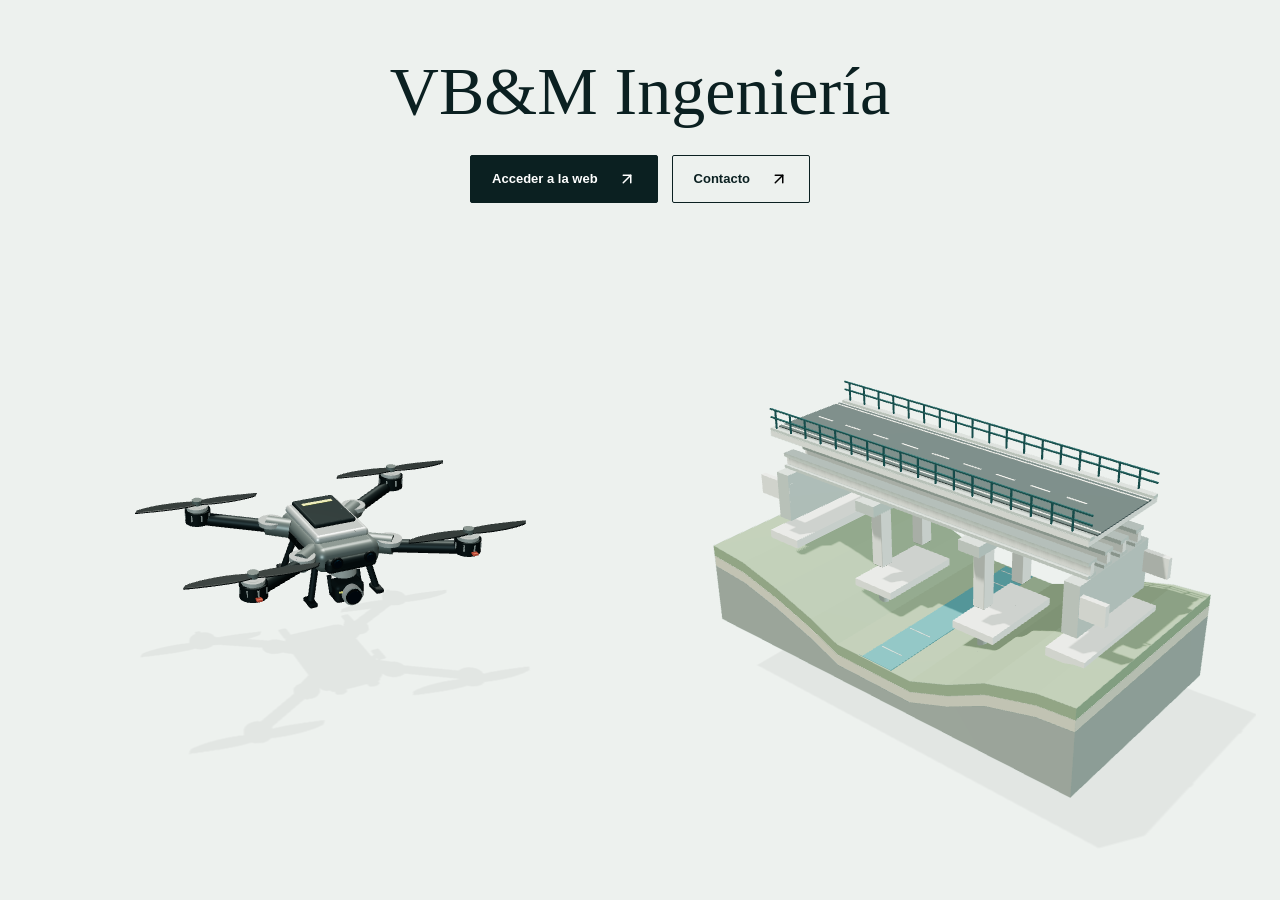
==== commit 376434e7: "Publicar entrada 3D y conservar web completa" ====
--- a/index.html
+++ b/index.html
@@ -1,207 +1,41 @@
-﻿<!doctype html>
+<!doctype html>
 <html lang="es">
 <head>
   <meta charset="utf-8">
   <meta name="viewport" content="width=device-width, initial-scale=1">
-  <title>VB&M Ingeniería | Decisiones técnicas para territorio e infraestructuras</title>
-  <meta name="description" content="VB&M Ingeniería prepara informes, expedientes, peritajes, asistencia técnica y apoyo a licitaciones para infraestructuras, activos y territorio en Canarias.">
+  <title>VB&amp;M Ingeniería</title>
+  <meta name="description" content="VB&M Ingeniería. Acceso a la web y contacto.">
   <meta name="robots" content="index,follow,max-image-preview:large">
-  <meta name="theme-color" content="#0c2f36">
   <link rel="canonical" href="https://vbmconsulting.es/">
-  <link rel="alternate" type="text/plain" href="https://vbmconsulting.es/llms.txt" title="Contexto de VB&M Ingeniería para asistentes">
   <meta property="og:type" content="website">
   <meta property="og:locale" content="es_ES">
-  <meta property="og:site_name" content="VB&M Ingeniería">
-  <meta property="og:title" content="VB&M Ingeniería | Decisiones técnicas para territorio e infraestructuras">
-  <meta property="og:description" content="Informes, expedientes, peritajes, asistencia técnica, control de obra y apoyo a licitaciones desde Canarias.">
+  <meta property="og:site_name" content="VB&amp;M Ingeniería">
+  <meta property="og:title" content="VB&amp;M Ingeniería">
+  <meta property="og:description" content="VB&amp;M Ingeniería. Acceso a la web y contacto.">
   <meta property="og:url" content="https://vbmconsulting.es/">
-  <meta property="og:image" content="https://vbmconsulting.es/assets/vbm-territory-bim-v01.png">
-  <meta property="og:image:alt" content="Infraestructura sobre territorio canario con lectura técnica y modelo digital BIM">
+  <meta property="og:image" content="https://vbmconsulting.es/assets/landing-3d/fallback.png">
+  <meta property="og:image:alt" content="Modelos conceptuales de dron y puente">
   <meta name="twitter:card" content="summary_large_image">
-  <meta name="twitter:title" content="VB&M Ingeniería | Territorio, obra y decisión">
-  <meta name="twitter:description" content="Ingeniería de caminos y consultoría técnica para convertir problemas complejos en decisiones ejecutables.">
-  <meta name="twitter:image" content="https://vbmconsulting.es/assets/vbm-territory-bim-v01.png">
-  <link rel="preconnect" href="https://fonts.googleapis.com">
-  <link rel="preconnect" href="https://fonts.gstatic.com" crossorigin>
-  <link href="https://fonts.googleapis.com/css2?family=DM+Mono:wght@400;500&family=Manrope:wght@400;500;600;700;800&family=Newsreader:opsz,wght@6..72,500;6..72,600;6..72,700&display=swap" rel="stylesheet">
-  <link rel="stylesheet" href="styles.css">
-  <link rel="stylesheet" href="modern.css">
-  <link rel="stylesheet" href="studio.css">
-  <link rel="stylesheet" href="experience.css">
-  <link rel="stylesheet" href="digital-products.css?v=20260903-2">
+  <script src="assets/entry-routes.js"></script>
+  <meta name="theme-color" content="#edf1ee">
   <link rel="icon" href="favicon.svg" type="image/svg+xml">
-  <link rel="manifest" href="site.webmanifest">
-  <script type="application/ld+json">
-  {"@context":"https://schema.org","@graph":[
-    {"@type":"ProfessionalService","@id":"https://vbmconsulting.es/#ingenieria","name":"VB&M Ingeniería","description":"Ingeniería de caminos y consultoría técnica para informes, expedientes, asistencia de obra, auditoría técnica, control de costes, planificación, activos e infraestructuras.","areaServed":{"@type":"Place","name":"Canarias"},"knowsAbout":["ingeniería de caminos","informes técnicos","peritajes","asistencia técnica","licitaciones","infraestructuras","gestión de activos","control de costes","planificación de obra","auditoría de obra","consultoría estratégica","PMP","BIM","GIS"],"url":"https://vbmconsulting.es/"},
-    {"@type":"WebSite","@id":"https://vbmconsulting.es/#website","name":"VB&M Ingeniería","url":"https://vbmconsulting.es/","inLanguage":"es","description":"Soluciones de ingeniería y consultoría técnica desde Canarias."},
-    {"@type":"WebPage","@id":"https://vbmconsulting.es/#webpage","url":"https://vbmconsulting.es/","name":"VB&M Ingeniería | Decisiones técnicas para territorio e infraestructuras","isPartOf":{"@id":"https://vbmconsulting.es/#website"},"about":{"@id":"https://vbmconsulting.es/#ingenieria"},"inLanguage":"es","dateModified":"2026-09-03"}
-  ]}
-  </script>
+  <link rel="stylesheet" href="assets/landing-3d/landing.css">
+  <script type="importmap">{"imports":{"three":"./assets/landing-3d/vendor/three.module.min.js"}}</script>
+  <script type="module" src="assets/landing-3d/landing.mjs"></script>
 </head>
 <body>
-  <a class="skip-link" href="#contenido">Ir al contenido</a>
-  <div class="topline" aria-hidden="true"><span></span><span></span><span></span><span></span></div>
-  <header class="site-header">
-    <a class="brand" href="./" aria-label="VB&M Ingeniería, inicio"><span class="brand-mark">VB&amp;M</span><span><strong>Ingeniería</strong><small>Veredas, Barrancos y Maretas</small></span></a>
-    <button class="menu-button" type="button" aria-expanded="false" aria-controls="menu-principal" data-menu-button>Menú</button>
-    <nav id="menu-principal" aria-label="Navegación principal" data-menu>
-      <a href="#soluciones">Soluciones</a><a href="#experiencia">Experiencia</a><a href="#licitaciones">Licitaciones</a><a href="#metodo">Método</a><a href="#productos-digitales">Productos</a><a class="nav-cta" href="#contacto">Contacto directo</a>
-    </nav>
-  </header>
-
-  <main id="contenido">
-    <section class="hero">
-      <div class="hero-grid" aria-hidden="true"></div>
-      <figure class="hero-bim-visual" aria-hidden="true">
-        <video autoplay muted loop playsinline preload="metadata" poster="assets/video/vbm-territorio-bim-reference-v01.png">
-          <source src="assets/video/vbm-territorio-bim-loop-v01.mp4" type="video/mp4">
-        </video>
-      </figure>
-      <div class="hero-copy">
-        <p class="eyebrow">Ingeniería de caminos y consultoría técnica · Canarias</p>
-        <h1>Criterio técnico para decidir, contratar y recuperar el control.</h1>
-        <p class="hero-lead">VB&M convierte problemas de obra, territorio, activos y licitaciones en diagnósticos, expedientes y planes de actuación que dirección puede entender y ejecutar.</p>
-        <div class="hero-actions"><a class="button button-primary" href="#contacto">Plantear un caso</a><a class="button button-text" href="#soluciones">Ver soluciones <span aria-hidden="true">↓</span></a></div>
-        <dl class="hero-proof" aria-label="Credenciales principales"><div><dt>+10</dt><dd>Años de experiencia</dd></div><div><dt>ICCP</dt><dd>Ingeniería de caminos</dd></div><div><dt>PMP</dt><dd>Coste, plazo y control</dd></div></dl>
-        <div class="hero-trust"><span>Conocimiento global</span><i></i><span>Aplicación local</span><i></i><span>Soluciones a medida</span></div>
+  <main class="entry">
+    <div class="entry-heading">
+      <h1>VB&amp;M Ingeniería</h1>
+      <div class="entry-actions">
+        <a class="access primary" href="web.html">Acceder a la web <img src="assets/landing-3d/icons/arrow-up-right.svg" width="18" height="18" alt=""></a>
+        <a class="access contact" href="mailto:contacto@vbmconsulting.es">Contacto <img src="assets/landing-3d/icons/arrow-up-right.svg" width="18" height="18" alt=""></a>
       </div>
-      <aside class="landing-contact" aria-label="Contacto principal VB&M">
-        <p class="console-label">Consulta inicial</p>
-        <h2>¿Qué decisión está bloqueada?</h2>
-        <p>Puede escribir al correo de contacto con el alcance, la documentación disponible y el resultado que necesita.</p>
-        <form class="contact-form compact-contact-form" data-contact-form>
-          <fieldset disabled style="border:0;padding:0;margin:0;min-width:0;display:grid;gap:12px">
-          <legend>Consulta inicial</legend>
-          <label>Nombre o entidad<input required name="nombre" maxlength="120" autocomplete="name" placeholder="Nombre y organización"></label>
-          <label>Correo<input required name="email" type="email" maxlength="254" autocomplete="email" placeholder="correo@empresa.com"></label>
-          <label>Necesidad<textarea required name="mensaje" maxlength="4000" rows="3" placeholder="Informe, obra, licitación, presupuesto, planificación o activo"></textarea></label>
-          <input name="_gotcha" type="text" hidden tabindex="-1" autocomplete="off" aria-hidden="true">
-          <label style="display:flex;align-items:center;gap:10px"><input name="privacidad" type="checkbox" required value="leida" style="width:20px;height:20px">He leído la información de privacidad.</label>
-          <button class="button button-primary" type="submit">Enviar consulta</button>
-          </fieldset>
-          <p class="form-note" style="color:var(--ink);font-size:14px">Responsable: Iván Soto Barber. Finalidad: atender su consulta, por interés legítimo o medidas precontractuales según la solicitud. Proveedores: Formspree y correo, con tratamiento en Estados Unidos. Derechos: contacto@vbmconsulting.es. <a href="privacidad.html">Información de privacidad</a></p>
-          <p class="form-note" style="color:var(--ink);font-size:14px" data-contact-status role="status" aria-live="polite" aria-atomic="true">El envío desde la web no está disponible. Puede escribir al correo de contacto.</p>
-          <noscript>Para contactar sin JavaScript, utilice el enlace de correo.</noscript>
-        </form>
-        <div class="contact-direct">
-          <a href="mailto:contacto@vbmconsulting.es">contacto@vbmconsulting.es</a>
-          <a href="#soluciones">Entrar a la web completa</a>
-        </div>
-      </aside>
-    </section>
-
-    <section class="signal-band" aria-label="Propuesta de valor">
-      <div><span>Rigor</span><strong>Supuestos, datos y criterios visibles.</strong></div>
-      <div><span>Utilidad</span><strong>El entregable responde una decisión concreta.</strong></div>
-      <div><span>Seguimiento</span><strong>El trabajo no se desconecta de la ejecución.</strong></div>
-    </section>
-
-    <section class="experience-section" id="experiencia" aria-labelledby="experience-title">
-      <div class="experience-copy">
-        <p class="eyebrow">Experiencia aplicada</p>
-        <h2 id="experience-title">Más de 10 años combinando ingeniería, obra, datos y consultoría de alto nivel.</h2>
-        <p>VB&M nace desde un perfil de ingeniería de caminos con MBA, PMP y especialización BIM, acostumbrado a trabajar entre territorio, planificación, costes, contratos, informes ejecutivos y toma de decisiones. La propuesta no es solo redactar documentos, sino ordenar problemas técnicos para que propiedad, administración o dirección puedan actuar con criterio.</p>
-      </div>
-      <div class="experience-proof-grid" aria-label="Pruebas de experiencia">
-        <article><span>+10</span><strong>Años de experiencia</strong><p>Ingeniería de caminos, gestión de proyectos complejos, consultoría estratégica y seguimiento operativo.</p></article>
-        <article><span>INT</span><strong>Experiencia internacional</strong><p>Trayectoria y formación con exposición a Madrid, Hong Kong, Atlanta, Bratislava, Porto y Costa Rica.</p></article>
-        <article><span>PMP</span><strong>Planificación y control</strong><p>Lectura de camino crítico, costes, cambios, riesgos, certificaciones, dependencias y capacidad real de ejecución.</p></article>
-        <article><span>BIM</span><strong>Territorio y modelos</strong><p>Uso de BIM, GIS, datos e inventarios para conectar documento técnico, activo físico y decisión ejecutiva.</p></article>
-      </div>
-    </section>
-
-    <section class="control-section" id="control-obra" aria-labelledby="control-title">
-      <div class="control-heading">
-        <p class="eyebrow">Control de obra y auditoría técnica</p>
-        <h2 id="control-title">Si la obra se descontrola, primero se reconstruye la verdad técnica.</h2>
-        <p>Cuando aparecen desviaciones de coste, retrasos, cambios de alcance, mediciones discutidas o falta de visibilidad, el problema no se resuelve con más reuniones. Se resuelve con una base verificable: contrato, planning, mediciones, presupuesto, evidencias, riesgos y decisiones pendientes.</p>
-      </div>
-      <div class="control-grid">
-        <article><b>01</b><h3>Auditoría rápida de obra</h3><p>Revisión independiente de alcance, documentación, mediciones, certificaciones, incidencias, cambios y riesgos críticos.</p></article>
-        <article><b>02</b><h3>Control de costes</h3><p>Presupuesto vivo, desviaciones, partidas sensibles, escenarios, claims potenciales y acciones para defender margen.</p></article>
-        <article><b>03</b><h3>Replanificación</h3><p>Hitos, dependencias, camino crítico, recursos, restricciones y plan de recuperación cuando el calendario ya no refleja la realidad.</p></article>
-        <article><b>04</b><h3>Informe para dirección</h3><p>Diagnóstico ejecutivo con decisiones, responsables, plazos, riesgos y evidencias para actuar sin perder semanas.</p></article>
-      </div>
-      <a class="button button-primary" href="#contacto">Pedir revisión de obra o expediente</a>
-    </section>
-
-    <section class="coast-band" aria-labelledby="coast-title">
-      <div class="coast-band-copy">
-        <p class="eyebrow">Canarias como condición de diseño</p>
-        <h2 id="coast-title">Territorio, mar y activos que tienen que seguir funcionando.</h2>
-      </div>
-      <div class="coast-reading" aria-label="Factores de lectura de un encargo">
-        <span>Relieve</span><i></i><span>Agua</span><i></i><span>Infraestructura</span><i></i><span>Operación</span>
-      </div>
-    </section>
-
-    <section class="section solutions" id="soluciones">
-      <div class="section-heading split-heading"><div><p class="eyebrow">Servicios de entrada</p><h2>Un problema concreto. Una salida técnica clara.</h2></div><p>No hace falta encargar un proyecto completo para empezar. VB&M entra por el punto que desbloquea la decisión y amplía el alcance solo cuando aporta valor.</p></div>
-      <div class="solution-grid">
-        <article id="encargo-informe"><p class="number">01 / Leer</p><h3>Informe, diagnóstico o peritaje</h3><p>Para entender un activo, un daño, una incidencia, una inversión o una alternativa antes de tomar posición.</p><ul><li>Pregunta técnica y alcance definidos</li><li>Documentación, visita, datos y cálculos</li><li>Conclusiones, límites y siguiente decisión</li></ul><a href="#contacto">Preparar un diagnóstico <span>→</span></a></article>
-        <article id="encargo-expediente"><p class="number">02 / Ordenar</p><h3>Expediente, proyecto y presupuesto</h3><p>Para convertir una necesidad en un alcance defendible con memoria, alternativas, planos, mediciones y ruta de contratación.</p><ul><li>Base documental e inventario de carencias</li><li>Opciones comparables con supuestos explícitos</li><li>Documentación preparada para decidir o mover</li></ul><a href="#contacto">Estructurar un expediente <span>→</span></a></article>
-        <article><p class="number">03 / Controlar</p><h3>Costes, planning y auditoría de obra</h3><p>Para recuperar visibilidad cuando una obra, contrato o expediente empieza a desviarse en plazo, coste, alcance o calidad documental.</p><ul><li>Presupuesto, mediciones y certificaciones</li><li>Camino crítico, hitos y plan de recuperación</li><li>Informe ejecutivo para decidir y negociar</li></ul><a href="#control-obra">Ver control de obra <span>→</span></a></article>
-        <article><p class="number">04 / Ejecutar</p><h3>Asistencia a obra y control técnico</h3><p>Para conservar el control entre el papel y el terreno, con incidencias, mediciones, cambios, certificaciones y reporte ejecutivo.</p><ul><li>Seguimiento técnico y documental</li><li>Control de cambios y riesgos de ejecución</li><li>Información útil para propiedad y dirección</li></ul><a href="#contacto">Hablar de una intervención <span>→</span></a></article>
-        <article><p class="number">05 / Competir</p><h3>Licitaciones y oficina técnica</h3><p>Para leer una oportunidad con criterio, reforzar una propuesta técnica y llevar el contrato con trazabilidad y control.</p><ul><li>Go/no-go, requisitos y riesgos</li><li>Metodología, planificación y evidencias</li><li>Seguimiento de obligaciones y entregables</li></ul><a href="#contacto">Revisar una licitación <span>→</span></a></article>
-      </div>
-    </section>
-
-    <section class="section tender-section" id="licitaciones">
-      <div class="tender-main"><p class="eyebrow">Licitaciones y contratos</p><h2>Más lectura técnica antes de comprometerse.</h2><p>Para empresas y equipos que necesitan interpretar una licitación, preparar una propuesta técnica, organizar evidencias, controlar riesgos o convertir obligaciones contractuales en un sistema de trabajo.</p><a class="button button-light" href="#contacto">Revisar una oportunidad</a></div>
-      <div class="tender-list"><div><span>Antes de licitar</span><strong>Go/no-go, requisitos, capacidad, riesgos, socios y calendario.</strong></div><div><span>Propuesta técnica</span><strong>Metodología, equipo, planificación, medios, criterios y revisión de coherencia.</strong></div><div><span>Durante el contrato</span><strong>Oficina técnica, control de entregables, seguimiento e informes para dirección.</strong></div></div>
-    </section>
-
-    <section class="section method-section" id="metodo">
-      <div class="section-heading"><p class="eyebrow">Método VB&M</p><h2>Primero hacer legible el problema. Después resolverlo.</h2></div>
-      <ol class="method-grid"><li><b>01</b><h3>Enfocar</h3><p>Qué decisión debe soportar el trabajo, qué no entra y qué evidencia hace falta.</p></li><li><b>02</b><h3>Construir base</h3><p>Planos, fotos, datos, contratos, visitas y supuestos en un expediente único.</p></li><li><b>03</b><h3>Analizar</h3><p>Alternativas, riesgos, cálculos, costes y consecuencias de cada decisión.</p></li><li><b>04</b><h3>Dejar tracción</h3><p>Un entregable utilizable, una ruta de ejecución y controles para continuar.</p></li></ol>
-    </section>
-
-    <section class="section sector-section" id="sectores">
-      <div class="section-heading split-heading"><div><p class="eyebrow">Sectores</p><h2>La misma exigencia técnica, distinta realidad operativa.</h2></div><p>La base es ingeniería de caminos. Agua, energía, digitalización y dirección de proyectos se activan cuando mejoran de verdad la decisión principal.</p></div>
-      <div class="sector-grid"><button type="button" class="is-active" data-sector="administracion">Administración y empresas públicas</button><button type="button" data-sector="promotores">Promotores y propietarios de activos</button><button type="button" data-sector="empresas">Empresas, industria y hoteles</button><button type="button" data-sector="equipos">Ingenierías y equipos de proyecto</button></div>
-      <div class="sector-panel" data-sector-panel><p class="eyebrow">Administración y empresas públicas</p><h3>Priorizar inversiones y llevar la ejecución con un expediente claro.</h3><p>Inventarios, informes, proyectos, asistencia técnica, seguimiento de contratos y modelos de decisión para infraestructuras y activos que deben dar servicio durante años.</p><a href="#contacto">Plantear necesidad pública</a></div>
-    </section>
-
-    <section class="digital-products-band" id="productos-digitales" aria-labelledby="digital-products-title">
-      <div class="digital-products-head">
-        <p class="eyebrow">Productos digitales</p>
-        <h2 id="digital-products-title">Procesos complejos convertidos en sistemas utilizables.</h2>
-        <p>Dos líneas de producto para reducir revisión manual, ordenar evidencia y mantener el criterio profesional donde realmente aporta valor.</p>
-      </div>
-      <div class="digital-product-links">
-        <a href="bbl-automatizacion-documental.html" aria-label="Conocer BBL, automatización documental controlada">
-          <span class="digital-product-code">01 / DOCUMENTOS</span>
-          <span><strong>BBL</strong><small>Automatización documental controlada para contratación y expedientes exigentes.</small></span>
-          <i aria-hidden="true">→</i>
-        </a>
-        <a href="casesignal-seleccion-talento.html" aria-label="Conocer CaseSignal, evaluación de talento basada en evidencia">
-          <span class="digital-product-code">02 / TALENTO</span>
-          <span><strong>CaseSignal</strong><small>Evaluación estructurada para observar cómo razona y decide una persona candidata.</small></span>
-          <i aria-hidden="true">→</i>
-        </a>
-      </div>
-    </section>
-
-    <section class="ecosystem-band" aria-labelledby="ecosystem-title"><div><p class="eyebrow">Capacidades conectadas</p><h2 id="ecosystem-title">Ingeniería como núcleo. Más criterio cuando el caso lo necesita.</h2></div><div class="ecosystem-links"><span>VB&M Ingeniería</span><span>VB&M Consulting</span><span>Productos digitales</span><span>Agua y Energía</span><span>Servicios de campo</span></div></section>
-
-    <section class="section faq-section" aria-labelledby="faq-title"><div class="section-heading"><p class="eyebrow">Preguntas directas</p><h2 id="faq-title">Antes de hablar, esto conviene saberlo.</h2></div><div class="faq-list"><details open><summary>¿Puede VB&M asumir un encargo pequeño?</summary><p>Sí. El punto de partida puede ser un informe, un diagnóstico, una revisión de documentación o la estructuración de un expediente. La prioridad es que el alcance sea claro y el resultado sirva para decidir.</p></details><details><summary>¿Qué información conviene tener para una primera conversación?</summary><p>El problema que hay que resolver, ubicación o activo afectado, documentación existente, fecha relevante y la decisión que está bloqueada. Si falta información, se ordena como parte del trabajo.</p></details><details><summary>¿VB&M ejecuta instalaciones u obra directamente?</summary><p>La función inicial es ingeniería, definición, análisis, asistencia y control. Cuando se necesiten especialistas, instaladores o colaboradores, se delimita su rol antes de comprometer el encargo.</p></details><details><summary>¿Dónde trabaja?</summary><p>Canarias es la base. El alcance geográfico se acuerda según el encargo, la necesidad de presencia y la capacidad de seguimiento.</p></details></div></section>
-
-    <section class="contact-section" id="contacto"><div><p class="eyebrow">Primer contacto</p><h2>Traiga el problema. Ordenamos el siguiente paso.</h2><p>No hace falta tenerlo todo resuelto. Indique qué ocurre, qué documentación existe y qué decisión necesita tomar.</p></div><form class="contact-form" data-contact-form>
-      <fieldset disabled style="border:0;padding:0;margin:0;min-width:0;display:grid;gap:12px"><legend>Consulta de contacto</legend>
-      <label>Nombre o entidad<input required name="nombre" maxlength="120" autocomplete="name" placeholder="Nombre y organización"></label>
-      <label>Correo<input required name="email" type="email" maxlength="254" autocomplete="email" placeholder="correo@empresa.com"></label>
-      <label>¿Qué necesita resolver?<textarea required name="mensaje" maxlength="4000" rows="4" placeholder="Activo, obra, informe, licitación o decisión bloqueada"></textarea></label>
-      <input name="_gotcha" type="text" hidden tabindex="-1" autocomplete="off" aria-hidden="true">
-      <label style="display:flex;align-items:center;gap:10px"><input name="privacidad" type="checkbox" required value="leida" style="width:20px;height:20px">He leído la información de privacidad.</label>
-      <button class="button button-primary" type="submit">Enviar consulta</button></fieldset>
-      <p class="form-note">Responsable: Iván Soto Barber. Finalidad: atender su consulta, por interés legítimo o medidas precontractuales según la solicitud. Proveedores: Formspree y correo, con tratamiento en Estados Unidos. Derechos: <a href="mailto:contacto@vbmconsulting.es">contacto@vbmconsulting.es</a>. <a href="privacidad.html">Información de privacidad</a></p>
-      <p class="form-note" data-contact-status role="status" aria-live="polite" aria-atomic="true">El envío desde la web no está disponible. Puede escribir al correo de contacto.</p>
-      <noscript>Para contactar sin JavaScript, utilice el enlace de correo.</noscript>
-    </form></section>
+    </div>
+    <div class="scene" id="scene">
+      <picture class="scene-fallback"><source media="(max-width: 900px) and (orientation: portrait)" srcset="assets/landing-3d/fallback-mobile.png"><img src="assets/landing-3d/fallback.png" alt="Dron con cámara y puente con terreno por capas. Modelos conceptuales, no equipo propio ni obra real." width="1440" height="650" fetchpriority="high"></picture>
+      <div class="object-layout" aria-hidden="true"><div class="object-space" data-object="drone"></div><div class="object-space" data-object="bim"></div></div>
+    </div>
   </main>
-  <footer class="site-footer"><div><strong>VB&M Ingeniería</strong><span>Veredas, Barrancos y Maretas, S.L. · sociedad en constitución</span><a href="mailto:contacto@vbmconsulting.es">contacto@vbmconsulting.es</a></div><nav><a href="#soluciones">Soluciones</a><a href="#licitaciones">Licitaciones</a><a href="bbl-automatizacion-documental.html">BBL</a><a href="casesignal-seleccion-talento.html">CaseSignal</a><a href="#contacto">Contacto</a><a href="aviso-legal.html">Aviso legal</a><a href="privacidad.html">Privacidad</a><a href="cookies.html">Cookies</a></nav><small>NIF: pendiente · Domicilio: pendiente</small></footer>
-  <script src="main.js" type="module"></script>
-  <script src="modern.js" defer></script>
 </body>
 </html>
--- a/assets/landing-3d/landing.css
+++ b/assets/landing-3d/landing.css
@@ -0,0 +1,23 @@
+:root{color-scheme:light;--ink:#0b2021;--sea:#0c5960;--paper:#edf1ee;--focus:#ae493b}
+*{box-sizing:border-box;letter-spacing:0}
+html,body{margin:0;background:var(--paper);color:var(--ink);font-family:Arial,Helvetica,sans-serif}
+.entry{height:100svh;display:grid;grid-template-rows:auto minmax(0,1fr);gap:20px;padding:54px 24px 28px}
+.entry-heading{position:relative;text-align:center}
+h1{font:400 68px/1.1 Georgia,'Times New Roman',serif;margin:0}
+.entry-actions{display:flex;justify-content:center;align-items:center;gap:14px;margin-top:26px}
+.access{display:inline-flex;justify-content:center;align-items:center;gap:20px;min-height:48px;padding:12px 21px;border:1px solid var(--ink);border-radius:2px;font-size:13px;font-weight:600;text-decoration:none;color:var(--ink);white-space:nowrap}
+.access img{flex-shrink:0}.primary{background:var(--ink);color:white}.primary img{filter:invert(1)}
+.primary:hover{background:var(--sea);border-color:var(--sea)}.contact:hover{background:#fff}
+.access:focus-visible{outline:3px solid var(--focus);outline-offset:5px}
+.scene{min-width:0;min-height:0;position:relative}
+.object-layout{display:grid;grid-template-columns:minmax(0,1fr) minmax(0,1fr);height:100%;gap:12px}
+.object-space{min-width:0;min-height:0}
+.scene-fallback,.scene-fallback img{position:absolute;inset:0;width:100%;height:100%;object-fit:contain}
+.scene canvas{position:absolute;inset:0;display:block;width:100%;height:100%;pointer-events:none}
+.scene:not(.ready) canvas{visibility:hidden}.scene.ready .scene-fallback{display:none}
+@media(max-width:1100px){.entry{padding:36px 20px 22px;gap:14px}h1{font-size:56px}}
+@media(max-width:900px) and (orientation:portrait){.entry{padding-top:38px}.object-layout{grid-template-columns:minmax(0,1fr);grid-template-rows:minmax(0,1fr) minmax(0,1fr);gap:12px}}
+@media(max-width:600px){.entry{padding:30px 18px 18px;gap:14px}h1{font-size:42px}.entry-actions{gap:10px;margin-top:20px}.access{padding:11px 14px;gap:12px;font-size:12px}.object-layout{gap:4px}}
+@media(max-width:360px){.entry{padding:22px 14px 14px;gap:10px}h1{font-size:35px}.entry-actions{margin-top:16px;gap:8px}.access{padding:10px 12px;min-height:46px;gap:9px;font-size:11px}}
+@media(max-height:550px) and (orientation:landscape){.entry{padding:16px 20px 10px;gap:6px}h1{font-size:36px}.entry-actions{margin-top:12px;gap:12px}.access{min-height:44px;padding:9px 16px;font-size:12px}.object-layout{gap:18px}}
+@media(prefers-reduced-motion:reduce){*{scroll-behavior:auto}}
